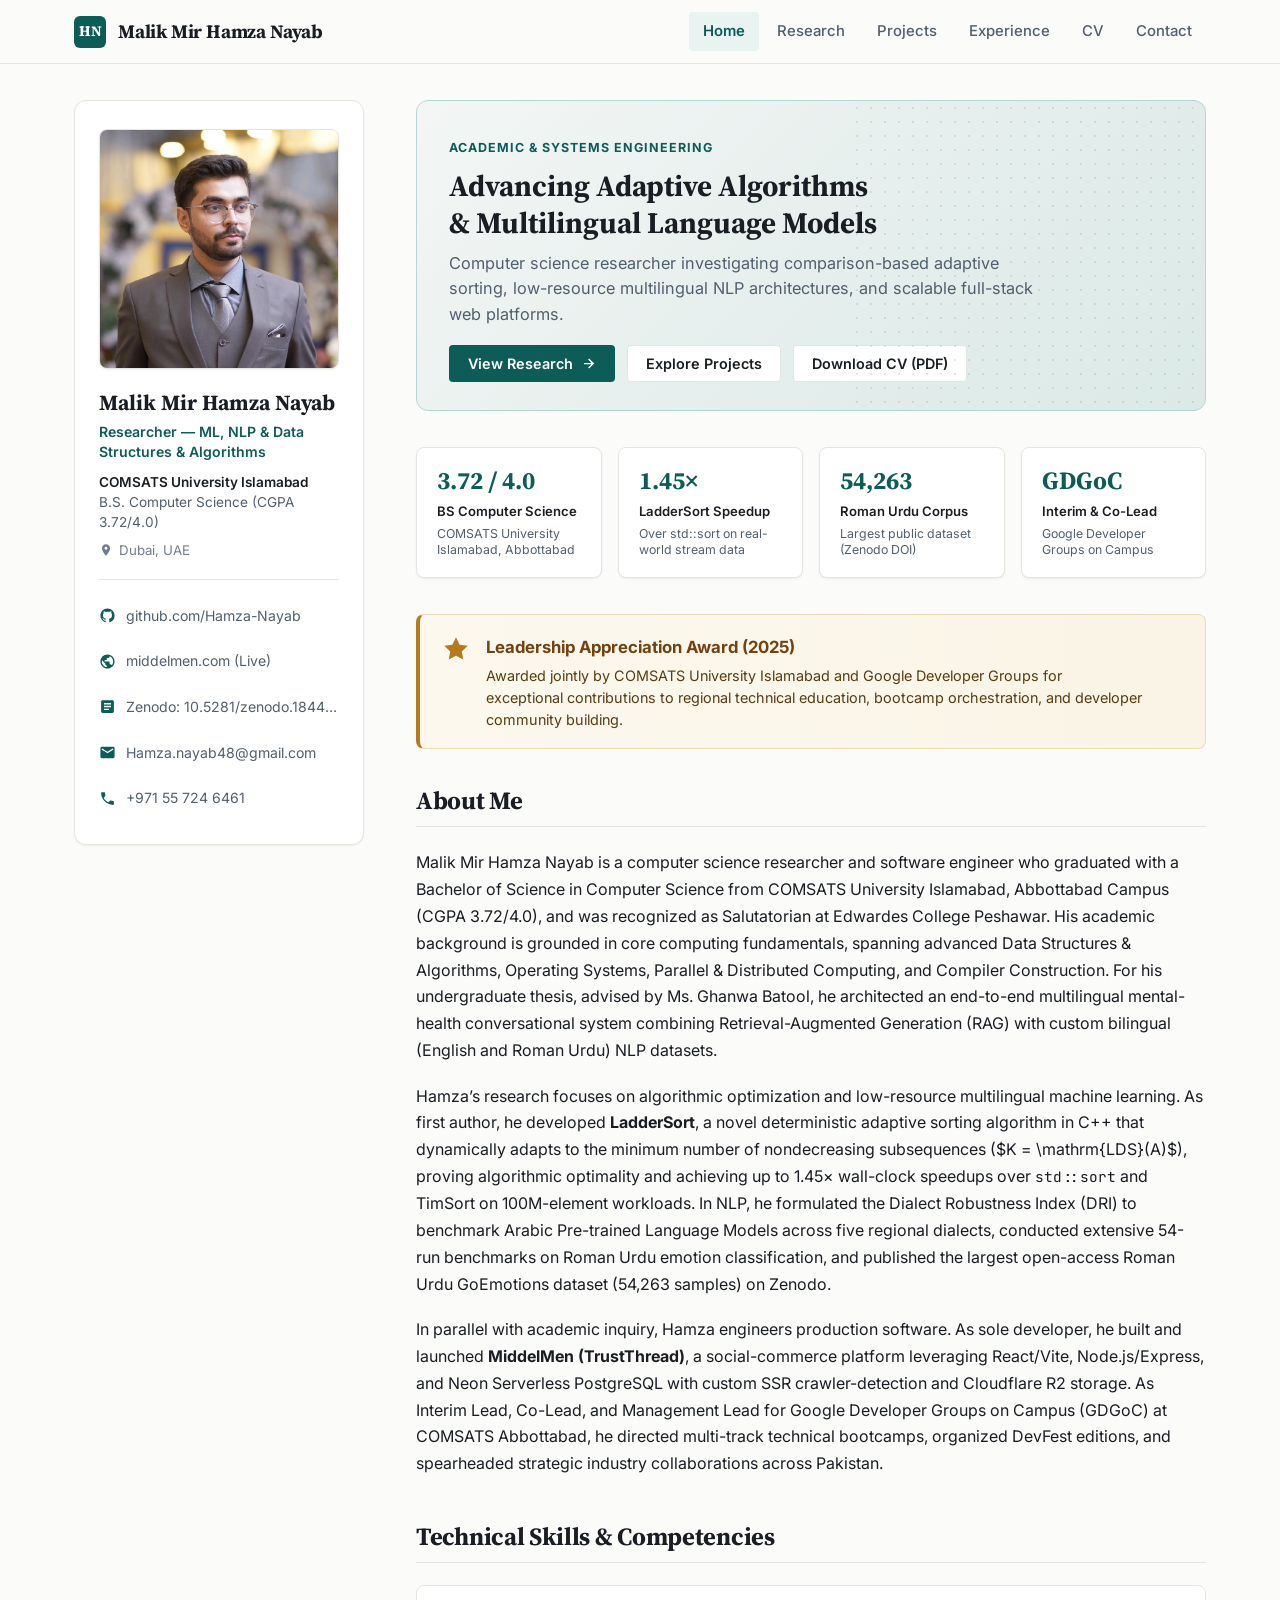
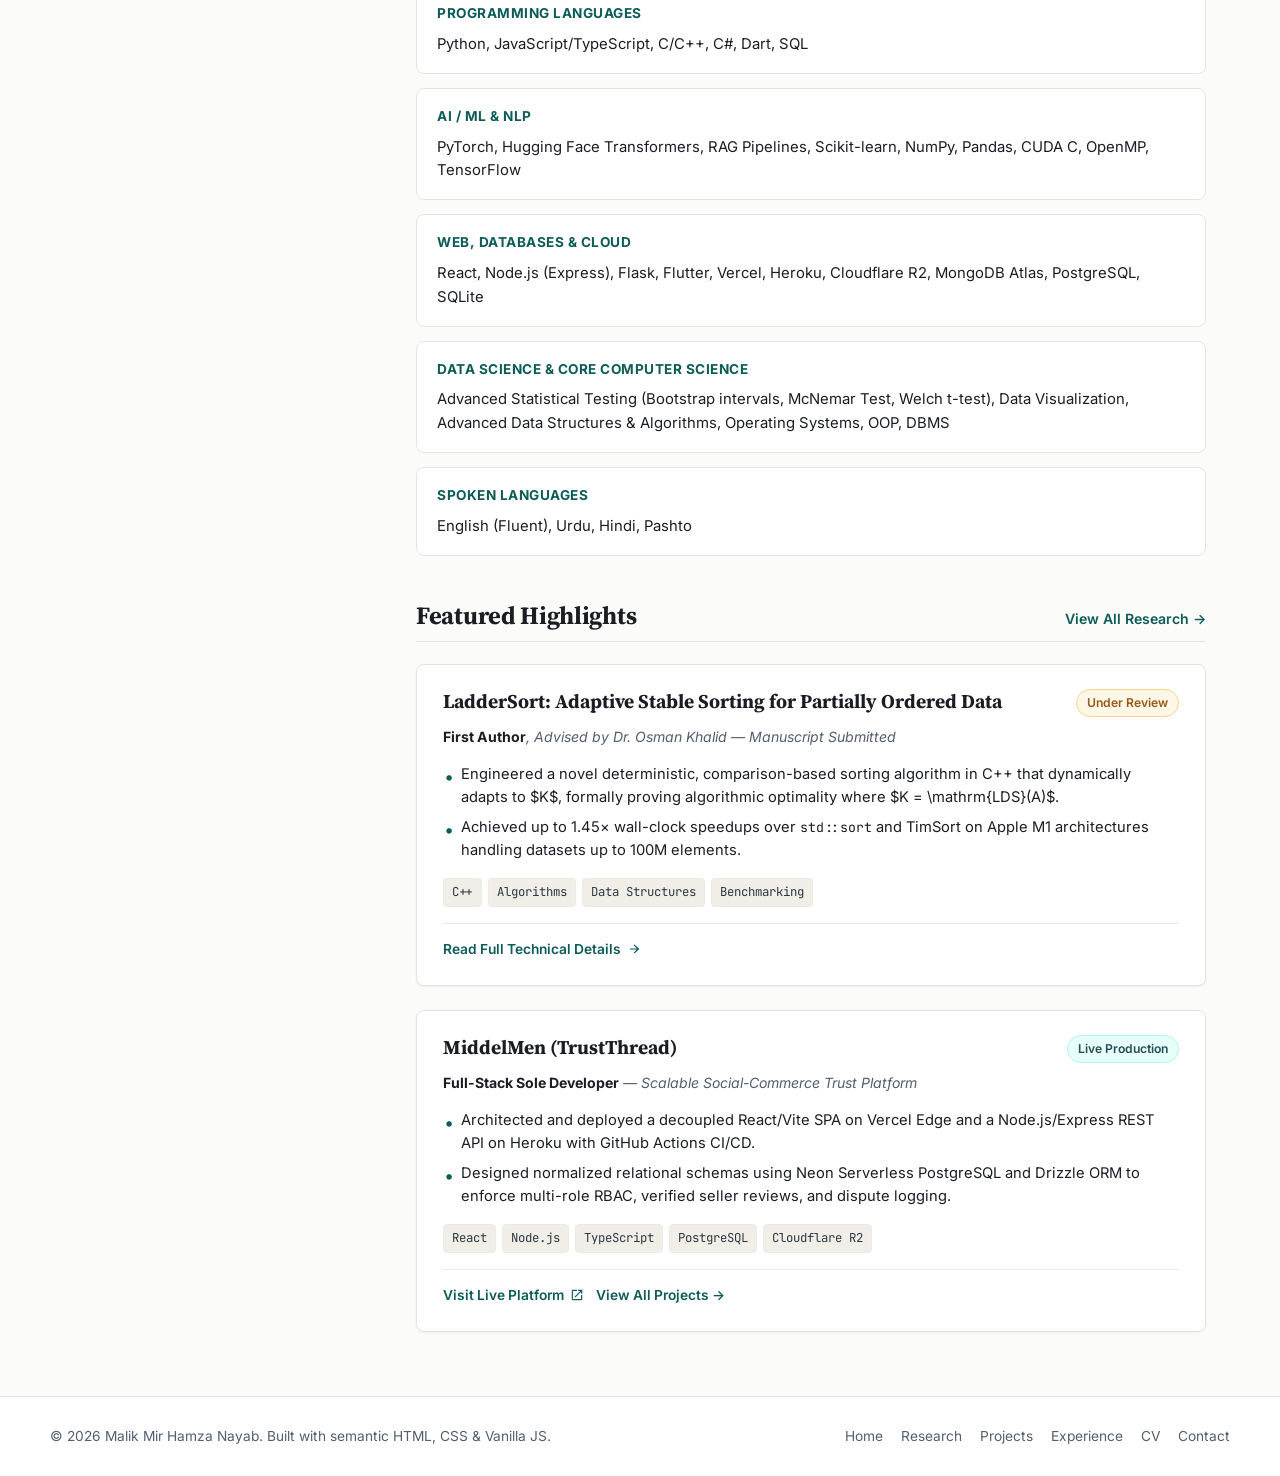
==== index.html @ 6746a95c "feat: build academic & engineering portfolio website" ====
<!DOCTYPE html>
<html lang="en">
<head>
  <meta charset="UTF-8">
  <meta name="viewport" content="width=device-width, initial-scale=1.0">
  <meta http-equiv="X-UA-Compatible" content="IE=edge">
  <title>Malik Mir Hamza Nayab — Academic & Engineering Portfolio</title>
  <meta name="description" content="Personal academic and engineering portfolio of Malik Mir Hamza Nayab. CS Researcher in Machine Learning, Low-Resource NLP, Adaptive Sorting Algorithms, and Full-Stack Engineering.">
  <link rel="canonical" href="https://hamza-nayab.github.io/Hamzanayab/">

  <!-- Open Graph / Social Meta -->
  <meta property="og:type" content="website">
  <meta property="og:title" content="Malik Mir Hamza Nayab — Academic & Engineering Portfolio">
  <meta property="og:description" content="CS Researcher in Machine Learning, Low-Resource NLP, Adaptive Sorting Algorithms, and Full-Stack Systems.">
  <meta property="og:image" content="assets/img/pfp.jpeg">
  <meta property="og:url" content="https://hamza-nayab.github.io/Hamzanayab/">
  <meta name="twitter:card" content="summary">
  <meta name="twitter:title" content="Malik Mir Hamza Nayab — Academic & Engineering Portfolio">
  <meta name="twitter:description" content="CS Researcher in Machine Learning, Low-Resource NLP, Adaptive Sorting Algorithms, and Full-Stack Systems.">
  <meta name="twitter:image" content="assets/img/pfp.jpeg">

  <!-- Favicon & Touch Icons -->
  <link rel="icon" href="favicon.ico" sizes="32x32">
  <link rel="icon" href="favicon.svg" type="image/svg+xml">
  <link rel="apple-touch-icon" href="apple-touch-icon.png">
  <link rel="manifest" href="site.webmanifest">

  <!-- Typography: Google Fonts (Source Serif 4, Inter, JetBrains Mono) -->
  <link rel="preconnect" href="https://fonts.googleapis.com">
  <link rel="preconnect" href="https://fonts.gstatic.com" crossorigin>
  <link href="https://fonts.googleapis.com/css2?family=Inter:wght@400;500;600;700&family=JetBrains+Mono:wght@400;500&family=Source+Serif+4:ital,opsz,wght@0,8..60,400;0,8..60,600;0,8..60,700;1,8..60,400&display=swap" rel="stylesheet">

  <!-- Main Stylesheet -->
  <link rel="stylesheet" href="assets/css/style.css">
</head>
<body>
  <!-- Accessible Skip Link -->
  <a href="#main-content" class="skip-link">Skip to main content</a>

  <!-- Top Navigation Header -->
  <header class="site-header">
    <div class="header-container">
      <a href="index.html" class="site-brand" aria-label="Malik Mir Hamza Nayab Home">
        <span class="site-brand-monogram">HN</span>
        <span class="site-brand-name">Malik Mir Hamza Nayab</span>
      </a>

      <!-- Desktop Nav -->
      <nav class="nav-desktop" aria-label="Main Navigation">
        <a href="index.html" class="nav-link active">Home</a>
        <a href="research.html" class="nav-link">Research</a>
        <a href="projects.html" class="nav-link">Projects</a>
        <a href="experience.html" class="nav-link">Experience</a>
        <a href="cv.html" class="nav-link">CV</a>
        <a href="contact.html" class="nav-link">Contact</a>
      </nav>

      <!-- Mobile Menu Toggle Button -->
      <button class="mobile-menu-btn" id="mobileMenuBtn" aria-label="Toggle navigation menu" aria-expanded="false" aria-controls="mobileNavDrawer">
        <svg viewBox="0 0 24 24" aria-hidden="true"><path d="M3 6h18v2H3V6zm0 5h18v2H3v-2zm0 5h18v2H3v-2z"/></svg>
      </button>
    </div>
  </header>

  <!-- Mobile Nav Drawer -->
  <nav class="mobile-nav-drawer" id="mobileNavDrawer" aria-label="Mobile Navigation">
    <a href="index.html" class="nav-link active">Home</a>
    <a href="research.html" class="nav-link">Research</a>
    <a href="projects.html" class="nav-link">Projects</a>
    <a href="experience.html" class="nav-link">Experience</a>
    <a href="cv.html" class="nav-link">CV</a>
    <a href="contact.html" class="nav-link">Contact</a>
  </nav>

  <!-- Main Page Container with Sticky Profile Sidebar -->
  <div class="page-wrapper">
    <div class="layout-grid">

      <!-- Sticky Profile Sidebar (Left) -->
      <aside class="profile-sidebar" aria-label="Profile Details">
        <div class="sidebar-avatar-wrapper">
          <img src="assets/img/pfp.jpeg" alt="Malik Mir Hamza Nayab" class="sidebar-avatar" width="240" height="240" fetchpriority="high">
        </div>

        <div class="sidebar-details">
          <h1 class="sidebar-name">Malik Mir Hamza Nayab</h1>
          <div class="sidebar-tagline">Researcher — ML, NLP &amp; Data Structures &amp; Algorithms</div>
          
          <div class="sidebar-affiliation">
            <strong>COMSATS University Islamabad</strong><br>
            B.S. Computer Science (CGPA 3.72/4.0)
          </div>

          <div class="sidebar-location">
            <svg width="14" height="14" viewBox="0 0 24 24" fill="currentColor" aria-hidden="true"><path d="M12 2C8.13 2 5 5.13 5 9c0 5.25 7 13 7 13s7-7.75 7-13c0-3.87-3.13-7-7-7zm0 9.5c-1.38 0-2.5-1.12-2.5-2.5s1.12-2.5 2.5-2.5 2.5 1.12 2.5 2.5-1.12 2.5-2.5 2.5z"/></svg>
            <span>Dubai, UAE</span>
          </div>
        </div>

        <hr class="sidebar-divider">

        <!-- Social & Contact Links List -->
        <ul class="sidebar-links" aria-label="Social and professional links">
          <li class="sidebar-link-item">
            <a href="https://github.com/Hamza-Nayab" target="_blank" rel="noopener noreferrer">
              <span class="sidebar-link-icon" aria-hidden="true">
                <svg viewBox="0 0 24 24"><path d="M12 2C6.477 2 2 6.484 2 12.017c0 4.425 2.865 8.18 6.839 9.504.5.092.682-.217.682-.483 0-.237-.008-.868-.013-1.703-2.782.605-3.369-1.343-3.369-1.343-.454-1.158-1.11-1.466-1.11-1.466-.908-.62.069-.608.069-.608 1.003.07 1.53 1.032 1.53 1.032.892 1.53 2.341 1.088 2.91.832.092-.647.35-1.088.636-1.338-2.22-.253-4.555-1.113-4.555-4.951 0-1.093.39-1.988 1.029-2.688-.103-.253-.446-1.272.098-2.65 0 0 .84-.27 2.75 1.026A9.564 9.564 0 0112 6.844c.85.004 1.705.115 2.504.337 1.909-1.296 2.747-1.027 2.747-1.027.546 1.379.202 2.398.1 2.651.64.7 1.028 1.595 1.028 2.688 0 3.848-2.339 4.695-4.566 4.943.359.309.678.92.678 1.855 0 1.338-.012 2.419-.012 2.747 0 .268.18.58.688.482A10.019 10.019 0 0022 12.017C22 6.484 17.522 2 12 2z"/></svg>
              </span>
              <span class="sidebar-link-text">github.com/Hamza-Nayab</span>
            </a>
          </li>
          <li class="sidebar-link-item">
            <a href="https://www.middelmen.com" target="_blank" rel="noopener noreferrer">
              <span class="sidebar-link-icon" aria-hidden="true">
                <svg viewBox="0 0 24 24"><path d="M12 2C6.48 2 2 6.48 2 12s4.48 10 10 10 10-4.48 10-10S17.52 2 12 2zm-1 17.93c-3.95-.49-7-3.85-7-7.93 0-.62.08-1.21.21-1.79L9 15v1c0 1.1.9 2 2 2v1.93zm6.9-2.54c-.26-.81-1-1.39-1.9-1.39h-1v-3c0-.55-.45-1-1-1H8v-2h2c.55 0 1-.45 1-1V7h2c1.1 0 2-.9 2-2v-.41c2.93 1.19 5 4.06 5 7.41 0 2.08-.8 3.97-2.1 5.39z"/></svg>
              </span>
              <span class="sidebar-link-text">middelmen.com (Live)</span>
            </a>
          </li>
          <li class="sidebar-link-item">
            <a href="https://doi.org/10.5281/zenodo.18445910" target="_blank" rel="noopener noreferrer">
              <span class="sidebar-link-icon" aria-hidden="true">
                <svg viewBox="0 0 24 24"><path d="M19 3H5c-1.1 0-2 .9-2 2v14c0 1.1.9 2 2 2h14c1.1 0 2-.9 2-2V5c0-1.1-.9-2-2-2zm-5 14H7v-2h7v2zm3-4H7v-2h10v2zm0-4H7V7h10v2z"/></svg>
              </span>
              <span class="sidebar-link-text">Zenodo: 10.5281/zenodo.18445910</span>
            </a>
          </li>
          <li class="sidebar-link-item">
            <a href="mailto:Hamza.nayab48@gmail.com">
              <span class="sidebar-link-icon" aria-hidden="true">
                <svg viewBox="0 0 24 24"><path d="M20 4H4c-1.1 0-1.99.9-1.99 2L2 18c0 1.1.9 2 2 2h16c1.1 0 2-.9 2-2V6c0-1.1-.9-2-2-2zm0 4l-8 5-8-5V6l8 5 8-5v2z"/></svg>
              </span>
              <span class="sidebar-link-text">Hamza.nayab48@gmail.com</span>
            </a>
          </li>
          <li class="sidebar-link-item">
            <a href="tel:+971557246461">
              <span class="sidebar-link-icon" aria-hidden="true">
                <svg viewBox="0 0 24 24"><path d="M6.62 10.79c1.44 2.83 3.76 5.14 6.59 6.59l2.2-2.2c.27-.27.67-.36 1.02-.24 1.12.37 2.33.57 3.57.57.55 0 1 .45 1 1V20c0 .55-.45 1-1 1-9.39 0-17-7.61-17-17 0-.55.45-1 1-1h3.5c.55 0 1 .45 1 1 0 1.25.2 2.45.57 3.57.11.35.03.74-.25 1.02l-2.2 2.2z"/></svg>
              </span>
              <span class="sidebar-link-text">+971 55 724 6461</span>
            </a>
          </li>
        </ul>
      </aside>

      <!-- Main Content Area (Right) -->
      <main class="main-content" id="main-content">
        
        <!-- Academic Decorative Banner -->
        <section class="academic-banner reveal-on-scroll" aria-label="Introduction Banner">
          <div class="banner-pattern" aria-hidden="true"></div>
          <span class="banner-eyebrow">Academic &amp; Systems Engineering</span>
          <h2 class="banner-title">Advancing Adaptive Algorithms &amp; Multilingual Language Models</h2>
          <p class="banner-subtitle">
            Computer science researcher investigating comparison-based adaptive sorting, low-resource multilingual NLP architectures, and scalable full-stack web platforms.
          </p>
          <div class="banner-actions">
            <a href="research.html" class="btn btn-primary">
              <span>View Research</span>
              <svg viewBox="0 0 24 24" aria-hidden="true"><path d="M5 13h11.86l-5.43 5.43 1.42 1.42L21.14 12l-8.29-7.85-1.42 1.42L16.86 11H5v2z"/></svg>
            </a>
            <a href="projects.html" class="btn btn-secondary">Explore Projects</a>
            <a href="cv.html" class="btn btn-secondary">Download CV (PDF)</a>
          </div>
        </section>

        <!-- Highlights / At a Glance Strip -->
        <section class="highlights-grid reveal-on-scroll" aria-label="Key Highlights">
          <div class="highlight-box">
            <span class="highlight-metric">3.72 / 4.0</span>
            <span class="highlight-label">BS Computer Science</span>
            <span class="highlight-sub">COMSATS University Islamabad, Abbottabad</span>
          </div>

          <div class="highlight-box">
            <span class="highlight-metric">1.45×</span>
            <span class="highlight-label">LadderSort Speedup</span>
            <span class="highlight-sub">Over std::sort on real-world stream data</span>
          </div>

          <div class="highlight-box">
            <span class="highlight-metric">54,263</span>
            <span class="highlight-label">Roman Urdu Corpus</span>
            <span class="highlight-sub">Largest public dataset (Zenodo DOI)</span>
          </div>

          <div class="highlight-box">
            <span class="highlight-metric">GDGoC</span>
            <span class="highlight-label">Interim &amp; Co-Lead</span>
            <span class="highlight-sub">Google Developer Groups on Campus</span>
          </div>
        </section>

        <!-- Honor Callout Banner -->
        <div class="honor-banner reveal-on-scroll" role="note" aria-label="Leadership Recognition">
          <div class="honor-icon" aria-hidden="true">
            <svg viewBox="0 0 24 24"><path d="M12 2l3.09 6.26L22 9.27l-5 4.87 1.18 6.88L12 17.77l-6.18 3.25L7 14.14 2 9.27l6.91-1.01L12 2z"/></svg>
          </div>
          <div>
            <div class="honor-title">Leadership Appreciation Award (2025)</div>
            <p class="honor-text">
              Awarded jointly by COMSATS University Islamabad and Google Developer Groups for exceptional contributions to regional technical education, bootcamp orchestration, and developer community building.
            </p>
          </div>
        </div>

        <!-- About Me Section -->
        <section class="content-section reveal-on-scroll" aria-labelledby="about-heading">
          <div class="section-header">
            <h2 class="section-title" id="about-heading">About Me</h2>
          </div>

          <div class="about-text">
            <p>
              Malik Mir Hamza Nayab is a computer science researcher and software engineer who graduated with a Bachelor of Science in Computer Science from COMSATS University Islamabad, Abbottabad Campus (CGPA 3.72/4.0), and was recognized as Salutatorian at Edwardes College Peshawar. His academic background is grounded in core computing fundamentals, spanning advanced Data Structures &amp; Algorithms, Operating Systems, Parallel &amp; Distributed Computing, and Compiler Construction. For his undergraduate thesis, advised by Ms. Ghanwa Batool, he architected an end-to-end multilingual mental-health conversational system combining Retrieval-Augmented Generation (RAG) with custom bilingual (English and Roman Urdu) NLP datasets.
            </p>
            <p>
              Hamza’s research focuses on algorithmic optimization and low-resource multilingual machine learning. As first author, he developed <strong>LadderSort</strong>, a novel deterministic adaptive sorting algorithm in C++ that dynamically adapts to the minimum number of nondecreasing subsequences ($K = \mathrm{LDS}(A)$), proving algorithmic optimality and achieving up to 1.45× wall-clock speedups over <code>std::sort</code> and TimSort on 100M-element workloads. In NLP, he formulated the Dialect Robustness Index (DRI) to benchmark Arabic Pre-trained Language Models across five regional dialects, conducted extensive 54-run benchmarks on Roman Urdu emotion classification, and published the largest open-access Roman Urdu GoEmotions dataset (54,263 samples) on Zenodo.
            </p>
            <p>
              In parallel with academic inquiry, Hamza engineers production software. As sole developer, he built and launched <strong>MiddelMen (TrustThread)</strong>, a social-commerce platform leveraging React/Vite, Node.js/Express, and Neon Serverless PostgreSQL with custom SSR crawler-detection and Cloudflare R2 storage. As Interim Lead, Co-Lead, and Management Lead for Google Developer Groups on Campus (GDGoC) at COMSATS Abbottabad, he directed multi-track technical bootcamps, organized DevFest editions, and spearheaded strategic industry collaborations across Pakistan.
            </p>
          </div>
        </section>

        <!-- Technical Skills Section -->
        <section class="content-section reveal-on-scroll" aria-labelledby="skills-heading">
          <div class="section-header">
            <h2 class="section-title" id="skills-heading">Technical Skills &amp; Competencies</h2>
          </div>

          <div class="skills-grid">
            <div class="skill-category">
              <div class="skill-category-name">Programming Languages</div>
              <div class="skill-list">Python, JavaScript/TypeScript, C/C++, C#, Dart, SQL</div>
            </div>

            <div class="skill-category">
              <div class="skill-category-name">AI / ML &amp; NLP</div>
              <div class="skill-list">PyTorch, Hugging Face Transformers, RAG Pipelines, Scikit-learn, NumPy, Pandas, CUDA C, OpenMP, TensorFlow</div>
            </div>

            <div class="skill-category">
              <div class="skill-category-name">Web, Databases &amp; Cloud</div>
              <div class="skill-list">React, Node.js (Express), Flask, Flutter, Vercel, Heroku, Cloudflare R2, MongoDB Atlas, PostgreSQL, SQLite</div>
            </div>

            <div class="skill-category">
              <div class="skill-category-name">Data Science &amp; Core Computer Science</div>
              <div class="skill-list">Advanced Statistical Testing (Bootstrap intervals, McNemar Test, Welch t-test), Data Visualization, Advanced Data Structures &amp; Algorithms, Operating Systems, OOP, DBMS</div>
            </div>

            <div class="skill-category">
              <div class="skill-category-name">Spoken Languages</div>
              <div class="skill-list">English (Fluent), Urdu, Hindi, Pashto</div>
            </div>
          </div>
        </section>

        <!-- Featured Highlights Grid (Research & Engineering Previews) -->
        <section class="content-section reveal-on-scroll" aria-labelledby="featured-heading">
          <div class="section-header">
            <h2 class="section-title" id="featured-heading">Featured Highlights</h2>
            <a href="research.html" class="section-action-link">View All Research →</a>
          </div>

          <div class="cards-list">
            <!-- Research Feature Card -->
            <article class="academic-card">
              <div class="card-header-line">
                <h3 class="card-title">LadderSort: Adaptive Stable Sorting for Partially Ordered Data</h3>
                <span class="card-status-badge review">Under Review</span>
              </div>
              <div class="card-meta-line">
                <strong>First Author</strong>, Advised by Dr. Osman Khalid — Manuscript Submitted
              </div>
              <ul class="card-bullets">
                <li>Engineered a novel deterministic, comparison-based sorting algorithm in C++ that dynamically adapts to $K$, formally proving algorithmic optimality where $K = \mathrm{LDS}(A)$.</li>
                <li>Achieved up to 1.45× wall-clock speedups over <code>std::sort</code> and TimSort on Apple M1 architectures handling datasets up to 100M elements.</li>
              </ul>
              <div class="card-tags">
                <span class="tag">C++</span>
                <span class="tag">Algorithms</span>
                <span class="tag">Data Structures</span>
                <span class="tag">Benchmarking</span>
              </div>
              <div class="card-actions">
                <a href="research.html#laddersort" class="card-link-action">
                  <span>Read Full Technical Details</span>
                  <svg viewBox="0 0 24 24" aria-hidden="true"><path d="M5 13h11.86l-5.43 5.43 1.42 1.42L21.14 12l-8.29-7.85-1.42 1.42L16.86 11H5v2z"/></svg>
                </a>
              </div>
            </article>

            <!-- Engineering Feature Card -->
            <article class="academic-card">
              <div class="card-header-line">
                <h3 class="card-title">
                  <a href="https://www.middelmen.com" target="_blank" rel="noopener noreferrer">MiddelMen (TrustThread)</a>
                </h3>
                <span class="card-status-badge live">Live Production</span>
              </div>
              <div class="card-meta-line">
                <strong>Full-Stack Sole Developer</strong> — Scalable Social-Commerce Trust Platform
              </div>
              <ul class="card-bullets">
                <li>Architected and deployed a decoupled React/Vite SPA on Vercel Edge and a Node.js/Express REST API on Heroku with GitHub Actions CI/CD.</li>
                <li>Designed normalized relational schemas using Neon Serverless PostgreSQL and Drizzle ORM to enforce multi-role RBAC, verified seller reviews, and dispute logging.</li>
              </ul>
              <div class="card-tags">
                <span class="tag">React</span>
                <span class="tag">Node.js</span>
                <span class="tag">TypeScript</span>
                <span class="tag">PostgreSQL</span>
                <span class="tag">Cloudflare R2</span>
              </div>
              <div class="card-actions">
                <a href="https://www.middelmen.com" target="_blank" rel="noopener noreferrer" class="card-link-action">
                  <span>Visit Live Platform</span>
                  <svg viewBox="0 0 24 24" aria-hidden="true"><path d="M19 19H5V5h7V3H5c-1.11 0-2 .9-2 2v14c0 1.1.89 2 2 2h14c1.1 0 2-.9 2-2v-7h-2v7zM14 3v2h3.59l-9.83 9.83 1.41 1.41L19 6.41V10h2V3h-7z"/></svg>
                </a>
                <a href="projects.html" class="card-link-action">
                  <span>View All Projects →</span>
                </a>
              </div>
            </article>
          </div>
        </section>

      </main>
    </div>
  </div>

  <!-- Minimal Footer -->
  <footer class="site-footer">
    <div class="footer-container">
      <div class="footer-copy">
        &copy; 2026 Malik Mir Hamza Nayab. Built with semantic HTML, CSS &amp; Vanilla JS.
      </div>
      <ul class="footer-links">
        <li><a href="index.html">Home</a></li>
        <li><a href="research.html">Research</a></li>
        <li><a href="projects.html">Projects</a></li>
        <li><a href="experience.html">Experience</a></li>
        <li><a href="cv.html">CV</a></li>
        <li><a href="contact.html">Contact</a></li>
      </ul>
    </div>
  </footer>

  <!-- Main JS -->
  <script src="assets/js/main.js"></script>
</body>
</html>
---- assets/css/style.css ----
/* ==========================================================================
   Malik Mir Hamza Nayab — Academic & Engineering Portfolio
   Design System & Main Stylesheet
   Zero-build, Vanilla CSS with custom properties & responsive grid
   ========================================================================== */

/* --------------------------------------------------------------------------
   Design Tokens & CSS Custom Properties
   -------------------------------------------------------------------------- */
:root {
  /* Typography */
  --font-serif: 'Source Serif 4', Georgia, Cambria, 'Times New Roman', Times, serif;
  --font-sans: 'Inter', -apple-system, BlinkMacSystemFont, 'Segoe UI', Roboto, Helvetica, Arial, sans-serif;
  --font-mono: 'JetBrains Mono', ui-monospace, SFMono-Regular, Menlo, Monaco, Consolas, monospace;

  /* Color Palette — Scholarly Parchment & Deep Teal */
  --color-bg: #fbfbf9;
  --color-surface: #ffffff;
  --color-surface-subtle: #f5f4ef;
  --color-surface-hover: #f0eee7;

  --color-text: #1a1e24;
  --color-text-muted: #525f6e;
  --color-text-light: #727e8d;

  --color-accent: #0d5c58;
  --color-accent-hover: #083e3c;
  --color-accent-light: #e8f3f2;
  --color-accent-border: #b3d7d4;

  --color-border: #e6e4df;
  --color-border-subtle: #eceae5;
  --color-border-dark: #cbd0d6;

  --color-tag-bg: #f0eee7;
  --color-tag-text: #2c3844;

  /* Shadows */
  --shadow-sm: 0 1px 3px rgba(18, 22, 28, 0.04), 0 1px 2px rgba(18, 22, 28, 0.03);
  --shadow-md: 0 4px 14px rgba(18, 22, 28, 0.05), 0 1px 3px rgba(18, 22, 28, 0.03);
  --shadow-card-hover: 0 8px 24px rgba(18, 22, 28, 0.08), 0 2px 6px rgba(18, 22, 28, 0.04);

  /* Layout Spacing */
  --header-height: 64px;
  --sidebar-width: 290px;
  --content-max-width: 820px;
  --page-max-width: 1180px;

  /* Radii */
  --radius-sm: 4px;
  --radius-md: 8px;
  --radius-lg: 12px;
  --radius-full: 9999px;

  /* Transitions */
  --transition-fast: 0.16s ease;
  --transition-smooth: 0.28s cubic-bezier(0.16, 1, 0.3, 1);
}

/* --------------------------------------------------------------------------
   Reset & Base Styles
   -------------------------------------------------------------------------- */
*, *::before, *::after {
  box-sizing: border-box;
  margin: 0;
  padding: 0;
}

html {
  font-size: 16px;
  scroll-behavior: smooth;
  -webkit-text-size-adjust: 100%;
}

body {
  font-family: var(--font-sans);
  background-color: var(--color-bg);
  color: var(--color-text);
  line-height: 1.68;
  font-weight: 400;
  text-rendering: optimizeLegibility;
  -webkit-font-smoothing: antialiased;
  -moz-osx-font-smoothing: grayscale;
  min-height: 100vh;
  display: flex;
  flex-direction: column;
}

/* Accessible Skip Link */
.skip-link {
  position: absolute;
  top: -60px;
  left: 20px;
  background: var(--color-accent);
  color: #ffffff;
  padding: 8px 16px;
  border-radius: var(--radius-sm);
  font-weight: 600;
  z-index: 1000;
  transition: top var(--transition-fast);
  text-decoration: none;
}

.skip-link:focus {
  top: 16px;
  outline: 3px solid #000000;
}

/* Focus States */
:focus-visible {
  outline: 2px solid var(--color-accent);
  outline-offset: 3px;
}

/* Typography Helpers */
h1, h2, h3, h4, h5, h6 {
  font-family: var(--font-serif);
  color: var(--color-text);
  font-weight: 700;
  line-height: 1.25;
  text-wrap: balance;
}

p {
  margin-bottom: 1.15rem;
  color: var(--color-text);
  text-wrap: pretty;
}

p:last-child {
  margin-bottom: 0;
}

a {
  color: var(--color-accent);
  text-decoration: none;
  transition: color var(--transition-fast), border-color var(--transition-fast);
}

a:hover {
  color: var(--color-accent-hover);
}

a.inline-link {
  text-decoration: underline;
  text-underline-offset: 3px;
  text-decoration-color: var(--color-accent-border);
}

a.inline-link:hover {
  text-decoration-color: var(--color-accent);
}

img {
  max-width: 100%;
  height: auto;
  display: block;
}

code, kbd, pre {
  font-family: var(--font-mono);
  font-size: 0.9em;
}

/* --------------------------------------------------------------------------
   Site Header & Navigation
   -------------------------------------------------------------------------- */
.site-header {
  position: sticky;
  top: 0;
  z-index: 100;
  background-color: rgba(251, 251, 249, 0.94);
  backdrop-filter: blur(10px);
  -webkit-backdrop-filter: blur(10px);
  border-bottom: 1px solid var(--color-border);
  height: var(--header-height);
  transition: background-color var(--transition-fast);
}

.header-container {
  max-width: var(--page-max-width);
  margin: 0 auto;
  padding: 0 24px;
  height: 100%;
  display: flex;
  align-items: center;
  justify-content: space-between;
}

.site-brand {
  display: flex;
  align-items: center;
  gap: 12px;
  text-decoration: none;
  color: var(--color-text);
}

.site-brand-monogram {
  width: 32px;
  height: 32px;
  background-color: var(--color-accent);
  color: #ffffff;
  border-radius: 6px;
  display: flex;
  align-items: center;
  justify-content: center;
  font-family: var(--font-serif);
  font-weight: 700;
  font-size: 0.9rem;
  letter-spacing: -0.5px;
}

.site-brand-name {
  font-family: var(--font-serif);
  font-size: 1.18rem;
  font-weight: 700;
  letter-spacing: -0.2px;
}

.nav-desktop {
  display: flex;
  align-items: center;
  gap: 4px;
}

.nav-link {
  font-size: 0.93rem;
  font-weight: 500;
  color: var(--color-text-muted);
  padding: 7px 14px;
  border-radius: var(--radius-sm);
  transition: color var(--transition-fast), background-color var(--transition-fast);
}

.nav-link:hover {
  color: var(--color-text);
  background-color: var(--color-surface-hover);
}

.nav-link.active {
  color: var(--color-accent);
  font-weight: 600;
  background-color: var(--color-accent-light);
}

/* Mobile Menu Button */
.mobile-menu-btn {
  display: none;
  background: none;
  border: 1px solid var(--color-border);
  border-radius: var(--radius-sm);
  padding: 8px;
  color: var(--color-text);
  cursor: pointer;
  align-items: center;
  justify-content: center;
}

.mobile-menu-btn:hover {
  background-color: var(--color-surface-hover);
}

.mobile-menu-btn svg {
  width: 22px;
  height: 22px;
  fill: currentColor;
}

/* Mobile Nav Drawer */
.mobile-nav-drawer {
  display: none;
  position: fixed;
  top: var(--header-height);
  left: 0;
  right: 0;
  background-color: var(--color-bg);
  border-bottom: 1px solid var(--color-border);
  padding: 16px 24px;
  box-shadow: var(--shadow-md);
  z-index: 99;
  flex-direction: column;
  gap: 6px;
}

.mobile-nav-drawer.is-open {
  display: flex;
}

.mobile-nav-drawer .nav-link {
  padding: 10px 14px;
  font-size: 1rem;
}

/* --------------------------------------------------------------------------
   Layout Grid & Container
   -------------------------------------------------------------------------- */
.page-wrapper {
  flex: 1;
  max-width: var(--page-max-width);
  width: 100%;
  margin: 0 auto;
  padding: 36px 24px 64px 24px;
}

.layout-grid {
  display: grid;
  grid-template-columns: var(--sidebar-width) minmax(0, 1fr);
  gap: 52px;
  align-items: start;
}

/* --------------------------------------------------------------------------
   Profile Sidebar (Sticky on Desktop)
   -------------------------------------------------------------------------- */
.profile-sidebar {
  position: sticky;
  top: calc(var(--header-height) + 24px);
  background-color: var(--color-surface);
  border: 1px solid var(--color-border);
  border-radius: var(--radius-lg);
  padding: 28px 24px;
  box-shadow: var(--shadow-sm);
}

.sidebar-avatar-wrapper {
  margin-bottom: 20px;
}

.sidebar-avatar {
  width: 100%;
  aspect-ratio: 1 / 1;
  border-radius: var(--radius-md);
  object-fit: cover;
  border: 1px solid var(--color-border);
  box-shadow: var(--shadow-sm);
}

.sidebar-name {
  font-size: 1.35rem;
  line-height: 1.25;
  margin-bottom: 6px;
  color: var(--color-text);
}

.sidebar-tagline {
  font-size: 0.88rem;
  color: var(--color-accent);
  font-weight: 600;
  line-height: 1.4;
  margin-bottom: 12px;
}

.sidebar-affiliation {
  font-size: 0.85rem;
  color: var(--color-text-muted);
  line-height: 1.45;
  margin-bottom: 4px;
}

.sidebar-affiliation strong {
  color: var(--color-text);
  font-weight: 600;
}

.sidebar-location {
  font-size: 0.83rem;
  color: var(--color-text-light);
  display: flex;
  align-items: center;
  gap: 6px;
  margin-top: 6px;
  margin-bottom: 18px;
}

.sidebar-divider {
  border: none;
  height: 1px;
  background-color: var(--color-border);
  margin: 18px 0;
}

/* Vertical Social Links */
.sidebar-links {
  list-style: none;
  display: flex;
  flex-direction: column;
  gap: 10px;
}

.sidebar-link-item a {
  display: flex;
  align-items: center;
  gap: 10px;
  font-size: 0.88rem;
  color: var(--color-text-muted);
  padding: 6px 8px;
  margin: 0 -8px;
  border-radius: var(--radius-sm);
  transition: all var(--transition-fast);
}

.sidebar-link-item a:hover {
  color: var(--color-accent);
  background-color: var(--color-surface-subtle);
}

.sidebar-link-icon {
  width: 17px;
  height: 17px;
  flex-shrink: 0;
  display: flex;
  align-items: center;
  justify-content: center;
  color: var(--color-accent);
}

.sidebar-link-icon svg {
  width: 100%;
  height: 100%;
  fill: currentColor;
}

.sidebar-link-text {
  overflow: hidden;
  text-overflow: ellipsis;
  white-space: nowrap;
}

/* --------------------------------------------------------------------------
   Main Content Area
   -------------------------------------------------------------------------- */
.main-content {
  min-width: 0; /* Prevent flex/grid blowout */
  max-width: var(--content-max-width);
}

/* Academic Banner (Home Page) */
.academic-banner {
  position: relative;
  background: linear-gradient(135deg, #f3f6f5 0%, #e6efed 50%, #dbe9e7 100%);
  border: 1px solid var(--color-accent-border);
  border-radius: var(--radius-lg);
  padding: 32px 32px 28px 32px;
  margin-bottom: 36px;
  overflow: hidden;
}

.banner-pattern {
  position: absolute;
  top: 0;
  right: 0;
  bottom: 0;
  width: 45%;
  opacity: 0.12;
  background-image: radial-gradient(#0d5c58 1px, transparent 1px);
  background-size: 14px 14px;
  pointer-events: none;
}

.banner-eyebrow {
  display: inline-block;
  font-size: 0.78rem;
  font-weight: 700;
  text-transform: uppercase;
  letter-spacing: 1px;
  color: var(--color-accent);
  margin-bottom: 8px;
}

.banner-title {
  font-size: 1.85rem;
  line-height: 1.25;
  margin-bottom: 10px;
  color: var(--color-text);
}

.banner-subtitle {
  font-size: 1.02rem;
  color: var(--color-text-muted);
  line-height: 1.55;
  max-width: 620px;
  margin-bottom: 18px;
}

.banner-actions {
  display: flex;
  flex-wrap: wrap;
  gap: 12px;
}

/* Buttons */
.btn {
  display: inline-flex;
  align-items: center;
  justify-content: center;
  gap: 8px;
  padding: 9px 18px;
  font-size: 0.9rem;
  font-weight: 600;
  border-radius: var(--radius-sm);
  transition: all var(--transition-fast);
  cursor: pointer;
  border: 1px solid transparent;
  line-height: 1.2;
}

.btn-primary {
  background-color: var(--color-accent);
  color: #ffffff;
}

.btn-primary:hover {
  background-color: var(--color-accent-hover);
  color: #ffffff;
}

.btn-secondary {
  background-color: var(--color-surface);
  color: var(--color-text);
  border-color: var(--color-border);
}

.btn-secondary:hover {
  background-color: var(--color-surface-hover);
  color: var(--color-accent);
  border-color: var(--color-accent-border);
}

.btn-sm {
  padding: 6px 12px;
  font-size: 0.82rem;
}

.btn svg {
  width: 15px;
  height: 15px;
  fill: currentColor;
}

/* --------------------------------------------------------------------------
   Content Sections
   -------------------------------------------------------------------------- */
.content-section {
  margin-bottom: 44px;
}

.content-section:last-child {
  margin-bottom: 0;
}

.section-header {
  margin-bottom: 22px;
  padding-bottom: 10px;
  border-bottom: 1px solid var(--color-border);
  display: flex;
  align-items: baseline;
  justify-content: space-between;
  flex-wrap: wrap;
  gap: 12px;
}

.section-title {
  font-size: 1.55rem;
  color: var(--color-text);
  letter-spacing: -0.3px;
}

.section-subtitle {
  font-size: 0.9rem;
  color: var(--color-text-muted);
}

.section-action-link {
  font-size: 0.88rem;
  font-weight: 600;
}

/* Page Intro Block (for subpages) */
.page-intro {
  margin-bottom: 32px;
  padding-bottom: 20px;
  border-bottom: 1px solid var(--color-border);
}

.page-intro-title {
  font-size: 2.1rem;
  margin-bottom: 8px;
}

.page-intro-desc {
  font-size: 1.05rem;
  color: var(--color-text-muted);
  line-height: 1.6;
}

/* --------------------------------------------------------------------------
   Cards System (Academic / Research / Projects)
   -------------------------------------------------------------------------- */
.cards-list {
  display: flex;
  flex-direction: column;
  gap: 24px;
}

.academic-card {
  background-color: var(--color-surface);
  border: 1px solid var(--color-border);
  border-radius: var(--radius-md);
  padding: 24px 26px;
  box-shadow: var(--shadow-sm);
  transition: border-color var(--transition-fast), box-shadow var(--transition-fast), transform var(--transition-fast);
  position: relative;
}

.academic-card:hover {
  border-color: var(--color-accent-border);
  box-shadow: var(--shadow-card-hover);
  transform: translateY(-2px);
}

.card-header-line {
  display: flex;
  align-items: flex-start;
  justify-content: space-between;
  gap: 16px;
  margin-bottom: 8px;
  flex-wrap: wrap;
}

.card-title {
  font-size: 1.22rem;
  line-height: 1.35;
  color: var(--color-text);
}

.card-title a {
  color: var(--color-text);
  transition: color var(--transition-fast);
}

.card-title a:hover {
  color: var(--color-accent);
}

.card-status-badge {
  display: inline-flex;
  align-items: center;
  gap: 5px;
  font-size: 0.76rem;
  font-weight: 600;
  padding: 3px 10px;
  border-radius: var(--radius-full);
  background-color: var(--color-accent-light);
  color: var(--color-accent);
  border: 1px solid var(--color-accent-border);
  white-space: nowrap;
  flex-shrink: 0;
}

.card-status-badge.review {
  background-color: #fef6e7;
  color: #975a16;
  border-color: #fbd38d;
}

.card-status-badge.prep {
  background-color: #edf2f7;
  color: #4a5568;
  border-color: #cbd5e0;
}

.card-status-badge.live {
  background-color: #e6fffa;
  color: #234e52;
  border-color: #b2f5ea;
}

.card-meta-line {
  font-size: 0.88rem;
  color: var(--color-text-muted);
  margin-bottom: 14px;
  font-style: italic;
}

.card-meta-line strong {
  font-style: normal;
  color: var(--color-text);
}

.card-bullets {
  list-style: none;
  display: flex;
  flex-direction: column;
  gap: 8px;
  margin-bottom: 16px;
}

.card-bullets li {
  font-size: 0.92rem;
  color: var(--color-text);
  position: relative;
  padding-left: 18px;
  line-height: 1.55;
}

.card-bullets li::before {
  content: "•";
  position: absolute;
  left: 2px;
  top: 0;
  color: var(--color-accent);
  font-weight: bold;
  font-size: 1.1rem;
}

.card-tags {
  display: flex;
  flex-wrap: wrap;
  gap: 6px;
  margin-top: 14px;
  align-items: center;
}

.tag {
  font-size: 0.77rem;
  font-family: var(--font-mono);
  background-color: var(--color-tag-bg);
  color: var(--color-tag-text);
  padding: 3px 8px;
  border-radius: var(--radius-sm);
  border: 1px solid var(--color-border-subtle);
}

.card-actions {
  display: flex;
  flex-wrap: wrap;
  gap: 12px;
  margin-top: 16px;
  padding-top: 14px;
  border-top: 1px solid var(--color-border-subtle);
}

.card-link-action {
  font-size: 0.86rem;
  font-weight: 600;
  color: var(--color-accent);
  display: inline-flex;
  align-items: center;
  gap: 6px;
}

.card-link-action:hover {
  color: var(--color-accent-hover);
  text-decoration: underline;
}

.card-link-action svg {
  width: 14px;
  height: 14px;
  fill: currentColor;
}

/* --------------------------------------------------------------------------
   Highlights / "At A Glance" Strip
   -------------------------------------------------------------------------- */
.highlights-grid {
  display: grid;
  grid-template-columns: repeat(auto-fit, minmax(180px, 1fr));
  gap: 16px;
  margin-bottom: 36px;
}

.highlight-box {
  background-color: var(--color-surface);
  border: 1px solid var(--color-border);
  border-radius: var(--radius-md);
  padding: 18px 20px;
  box-shadow: var(--shadow-sm);
  display: flex;
  flex-direction: column;
}

.highlight-metric {
  font-family: var(--font-serif);
  font-size: 1.55rem;
  font-weight: 700;
  color: var(--color-accent);
  line-height: 1.2;
  margin-bottom: 4px;
}

.highlight-label {
  font-size: 0.82rem;
  font-weight: 600;
  color: var(--color-text);
  margin-bottom: 4px;
}

.highlight-sub {
  font-size: 0.77rem;
  color: var(--color-text-muted);
  line-height: 1.35;
}

/* --------------------------------------------------------------------------
   Honor / Award Banner Module
   -------------------------------------------------------------------------- */
.honor-banner {
  background: linear-gradient(to right, #fcf8ee, #f9f4e5);
  border: 1px solid #ebdcb5;
  border-left: 4px solid #b7791f;
  border-radius: var(--radius-md);
  padding: 18px 22px;
  margin-bottom: 36px;
  display: flex;
  align-items: flex-start;
  gap: 16px;
}

.honor-icon {
  width: 28px;
  height: 28px;
  flex-shrink: 0;
  color: #b7791f;
  margin-top: 2px;
}

.honor-icon svg {
  width: 100%;
  height: 100%;
  fill: currentColor;
}

.honor-title {
  font-size: 1.05rem;
  font-weight: 700;
  color: #744210;
  margin-bottom: 4px;
}

.honor-text {
  font-size: 0.9rem;
  color: #5a3c11;
  line-height: 1.5;
  margin-bottom: 0;
}

/* --------------------------------------------------------------------------
   Timeline (Experience & Leadership)
   -------------------------------------------------------------------------- */
.timeline {
  position: relative;
  padding-left: 28px;
}

.timeline::before {
  content: "";
  position: absolute;
  top: 8px;
  bottom: 8px;
  left: 7px;
  width: 2px;
  background-color: var(--color-border);
}

.timeline-item {
  position: relative;
  margin-bottom: 36px;
}

.timeline-item:last-child {
  margin-bottom: 0;
}

.timeline-dot {
  position: absolute;
  left: -28px;
  top: 6px;
  width: 16px;
  height: 16px;
  border-radius: 50%;
  background-color: var(--color-surface);
  border: 3px solid var(--color-accent);
  box-shadow: 0 0 0 3px var(--color-bg);
}

.timeline-header {
  display: flex;
  justify-content: space-between;
  align-items: baseline;
  flex-wrap: wrap;
  gap: 8px;
  margin-bottom: 4px;
}

.timeline-role {
  font-size: 1.15rem;
  color: var(--color-text);
}

.timeline-date {
  font-size: 0.82rem;
  font-weight: 600;
  color: var(--color-text-muted);
  font-family: var(--font-mono);
}

.timeline-org {
  font-size: 0.92rem;
  font-weight: 500;
  color: var(--color-accent);
  margin-bottom: 12px;
}

.timeline-org span {
  color: var(--color-text-light);
  font-weight: 400;
  font-size: 0.85rem;
}

/* --------------------------------------------------------------------------
   Compact Lists (Certifications, Honors)
   -------------------------------------------------------------------------- */
.compact-list {
  list-style: none;
  display: flex;
  flex-direction: column;
  gap: 12px;
}

.compact-list-item {
  background-color: var(--color-surface);
  border: 1px solid var(--color-border);
  border-radius: var(--radius-sm);
  padding: 14px 18px;
  font-size: 0.92rem;
  line-height: 1.5;
  display: flex;
  align-items: baseline;
  gap: 12px;
}

.compact-list-bullet {
  color: var(--color-accent);
  font-size: 1rem;
  flex-shrink: 0;
}

/* --------------------------------------------------------------------------
   Skills Grid (Technical Skills)
   -------------------------------------------------------------------------- */
.skills-grid {
  display: grid;
  grid-template-columns: 1fr;
  gap: 14px;
}

.skill-category {
  background-color: var(--color-surface);
  border: 1px solid var(--color-border);
  border-radius: var(--radius-md);
  padding: 16px 20px;
}

.skill-category-name {
  font-size: 0.85rem;
  font-weight: 700;
  text-transform: uppercase;
  letter-spacing: 0.5px;
  color: var(--color-accent);
  margin-bottom: 8px;
}

.skill-list {
  font-size: 0.93rem;
  color: var(--color-text);
  line-height: 1.6;
}

/* --------------------------------------------------------------------------
   CV Page Specific Styles
   -------------------------------------------------------------------------- */
.cv-actions-bar {
  background-color: var(--color-surface);
  border: 1px solid var(--color-border);
  border-radius: var(--radius-md);
  padding: 20px 24px;
  margin-bottom: 28px;
  display: flex;
  align-items: center;
  justify-content: space-between;
  flex-wrap: wrap;
  gap: 16px;
}

.cv-viewer-container {
  width: 100%;
  height: 840px;
  border: 1px solid var(--color-border);
  border-radius: var(--radius-md);
  background-color: #525659;
  overflow: hidden;
  box-shadow: var(--shadow-md);
}

.cv-embed {
  width: 100%;
  height: 100%;
  border: none;
}

.cv-fallback-card {
  padding: 48px 24px;
  text-align: center;
  background-color: var(--color-surface);
  color: var(--color-text);
}

/* --------------------------------------------------------------------------
   Contact Page Specific Styles
   -------------------------------------------------------------------------- */
.contact-cards-grid {
  display: grid;
  grid-template-columns: repeat(auto-fit, minmax(240px, 1fr));
  gap: 18px;
  margin-bottom: 36px;
}

.contact-card {
  background-color: var(--color-surface);
  border: 1px solid var(--color-border);
  border-radius: var(--radius-md);
  padding: 22px 20px;
  display: flex;
  align-items: flex-start;
  gap: 16px;
  transition: all var(--transition-fast);
}

.contact-card:hover {
  border-color: var(--color-accent-border);
  transform: translateY(-2px);
  box-shadow: var(--shadow-sm);
}

.contact-card-icon {
  width: 38px;
  height: 38px;
  border-radius: var(--radius-sm);
  background-color: var(--color-accent-light);
  color: var(--color-accent);
  display: flex;
  align-items: center;
  justify-content: center;
  flex-shrink: 0;
}

.contact-card-icon svg {
  width: 20px;
  height: 20px;
  fill: currentColor;
}

.contact-card-label {
  font-size: 0.78rem;
  font-weight: 700;
  text-transform: uppercase;
  letter-spacing: 0.5px;
  color: var(--color-text-light);
  margin-bottom: 4px;
}

.contact-card-value {
  font-size: 0.95rem;
  font-weight: 600;
  color: var(--color-text);
  word-break: break-all;
}

/* Formspree Contact Form Scaffold */
.contact-form-container {
  background-color: var(--color-surface);
  border: 1px solid var(--color-border);
  border-radius: var(--radius-md);
  padding: 30px;
  box-shadow: var(--shadow-sm);
}

.form-group {
  margin-bottom: 20px;
}

.form-label {
  display: block;
  font-size: 0.88rem;
  font-weight: 600;
  margin-bottom: 6px;
  color: var(--color-text);
}

.form-input,
.form-textarea {
  width: 100%;
  padding: 10px 14px;
  border: 1px solid var(--color-border);
  border-radius: var(--radius-sm);
  background-color: var(--color-bg);
  font-family: var(--font-sans);
  font-size: 0.95rem;
  color: var(--color-text);
  transition: border-color var(--transition-fast), background-color var(--transition-fast);
}

.form-input:focus,
.form-textarea:focus {
  border-color: var(--color-accent);
  background-color: #ffffff;
  outline: none;
}

.form-textarea {
  min-height: 140px;
  resize: vertical;
}

/* --------------------------------------------------------------------------
   Site Footer
   -------------------------------------------------------------------------- */
.site-footer {
  margin-top: auto;
  border-top: 1px solid var(--color-border);
  background-color: var(--color-surface);
  padding: 28px 24px;
}

.footer-container {
  max-width: var(--page-max-width);
  margin: 0 auto;
  display: flex;
  align-items: center;
  justify-content: space-between;
  flex-wrap: wrap;
  gap: 16px;
  font-size: 0.86rem;
  color: var(--color-text-muted);
}

.footer-links {
  display: flex;
  gap: 18px;
  list-style: none;
}

.footer-links a {
  color: var(--color-text-muted);
}

.footer-links a:hover {
  color: var(--color-accent);
}

/* --------------------------------------------------------------------------
   Animations (Subtle Scroll Reveal)
   -------------------------------------------------------------------------- */
.reveal-on-scroll {
  opacity: 0;
  transform: translateY(14px);
  transition: opacity 0.5s cubic-bezier(0.16, 1, 0.3, 1), transform 0.5s cubic-bezier(0.16, 1, 0.3, 1);
}

.reveal-on-scroll.is-revealed {
  opacity: 1;
  transform: translateY(0);
}

@media (prefers-reduced-motion: reduce) {
  .reveal-on-scroll {
    opacity: 1 !important;
    transform: none !important;
    transition: none !important;
  }
}

/* --------------------------------------------------------------------------
   Responsive Breakpoints
   -------------------------------------------------------------------------- */
@media (max-width: 900px) {
  .layout-grid {
    grid-template-columns: 1fr;
    gap: 36px;
  }

  .profile-sidebar {
    position: static;
    display: grid;
    grid-template-columns: 140px 1fr;
    gap: 24px;
    align-items: start;
    padding: 24px;
  }

  .sidebar-avatar-wrapper {
    margin-bottom: 0;
  }

  .sidebar-avatar {
    width: 140px;
    height: 140px;
  }

  .sidebar-details {
    display: flex;
    flex-direction: column;
  }

  .sidebar-divider {
    grid-column: 1 / -1;
    margin: 12px 0;
  }

  .sidebar-links {
    grid-column: 1 / -1;
    display: grid;
    grid-template-columns: repeat(auto-fit, minmax(200px, 1fr));
    gap: 8px;
  }
}

@media (max-width: 768px) {
  .nav-desktop {
    display: none;
  }

  .mobile-menu-btn {
    display: flex;
  }

  .page-wrapper {
    padding: 24px 16px 48px 16px;
  }

  .profile-sidebar {
    display: flex;
    flex-direction: column;
    align-items: center;
    text-align: center;
  }

  .sidebar-avatar {
    width: 130px;
    height: 130px;
  }

  .sidebar-location {
    justify-content: center;
  }

  .sidebar-links {
    display: flex;
    flex-direction: column;
    width: 100%;
    text-align: left;
  }

  .academic-banner {
    padding: 24px 20px;
  }

  .banner-title {
    font-size: 1.5rem;
  }

  .highlights-grid {
    grid-template-columns: 1fr 1fr;
  }

  .cv-viewer-container {
    height: 520px;
  }

  .footer-container {
    flex-direction: column;
    text-align: center;
    justify-content: center;
  }
}

@media (max-width: 480px) {
  .highlights-grid {
    grid-template-columns: 1fr;
  }

  .card-header-line {
    flex-direction: column;
    align-items: flex-start;
    gap: 6px;
  }

  .timeline-header {
    flex-direction: column;
    align-items: flex-start;
    gap: 2px;
  }
}
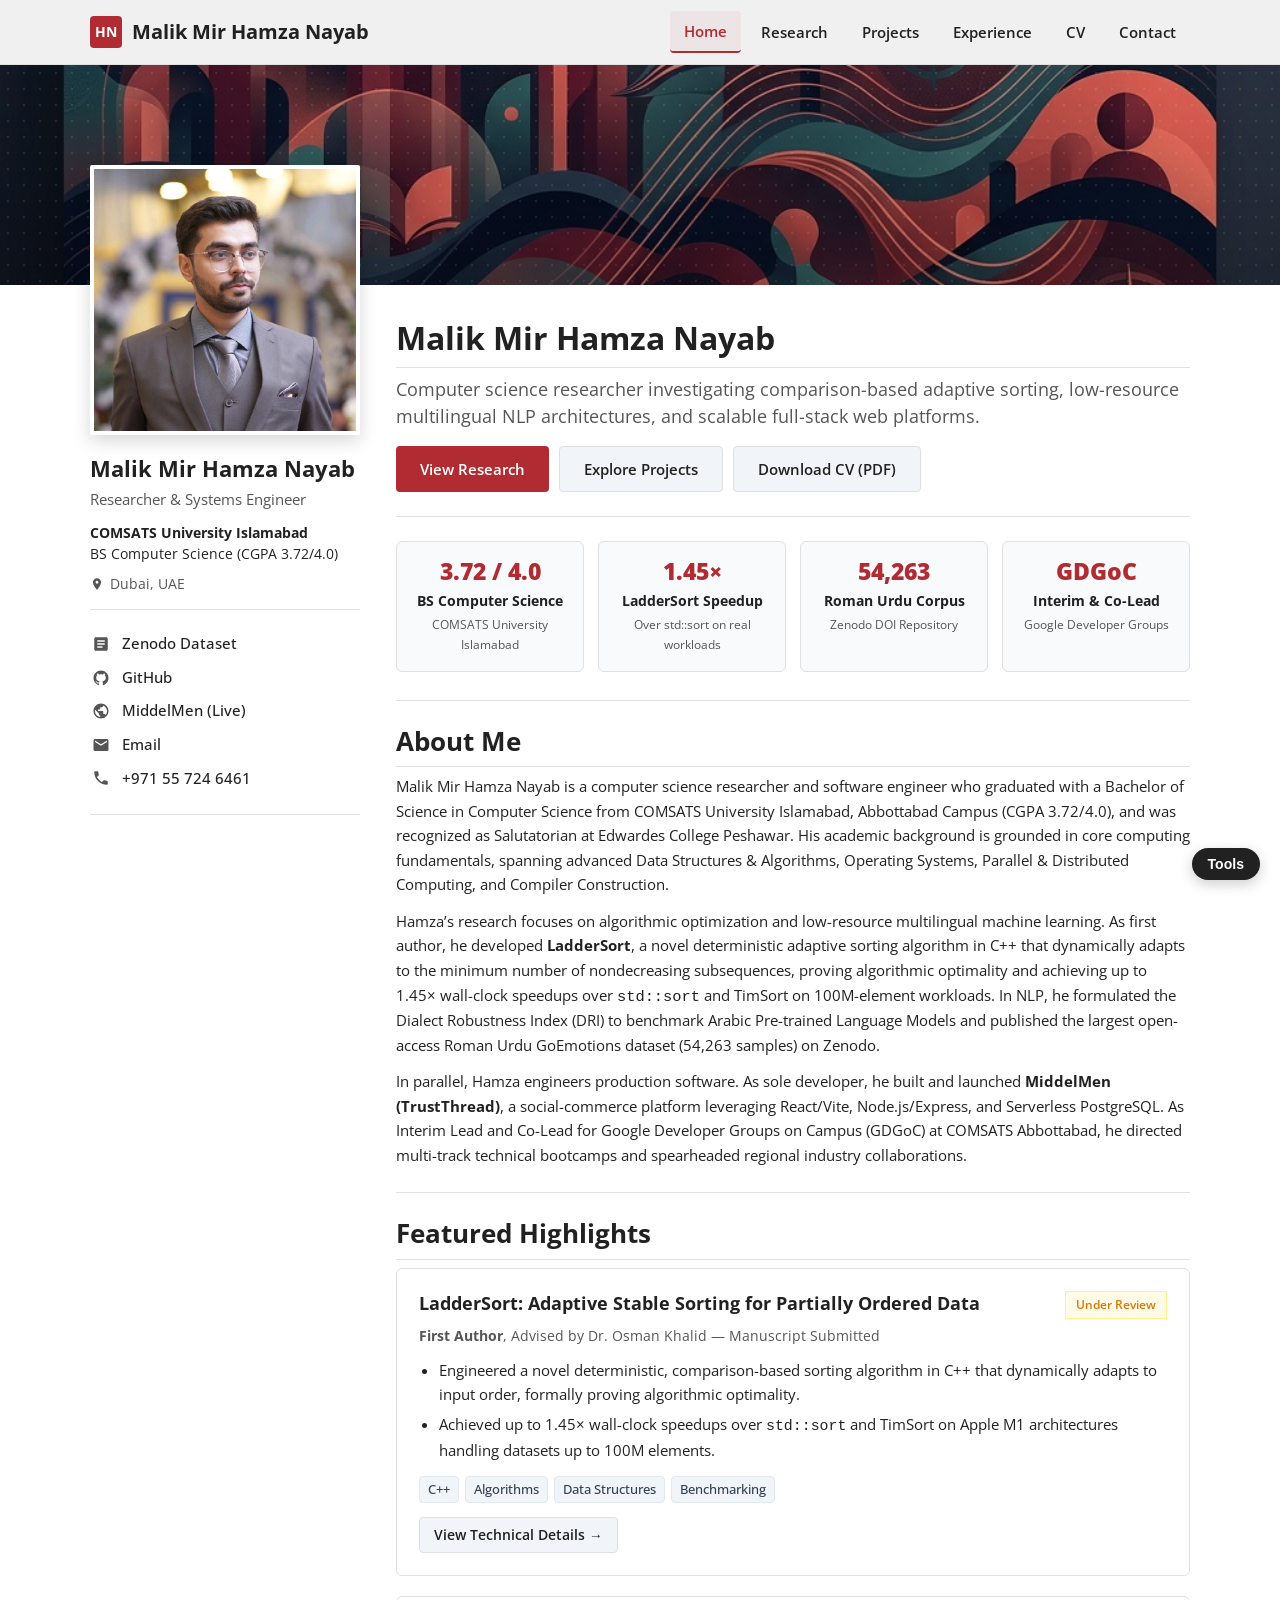
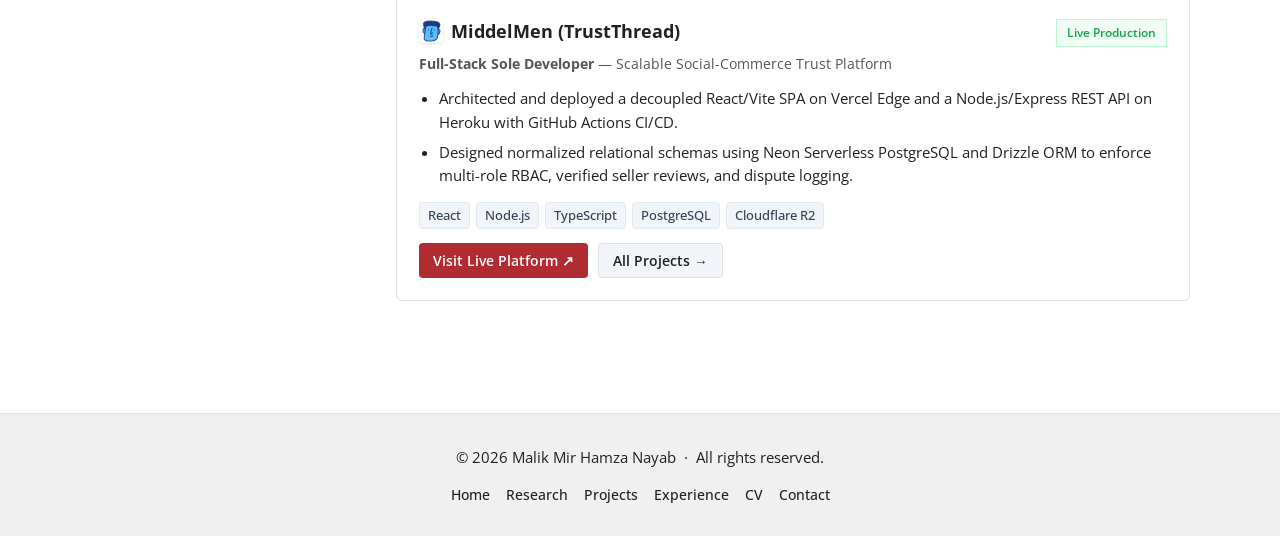
==== commit 5e02624a: "updated website" ====
--- a/index.html
+++ b/index.html
@@ -4,31 +4,23 @@
   <meta charset="UTF-8">
   <meta name="viewport" content="width=device-width, initial-scale=1.0">
   <meta http-equiv="X-UA-Compatible" content="IE=edge">
-  <title>Malik Mir Hamza Nayab — Academic & Engineering Portfolio</title>
+  <title>Malik Mir Hamza Nayab — Academic &amp; Engineering Portfolio</title>
   <meta name="description" content="Personal academic and engineering portfolio of Malik Mir Hamza Nayab. CS Researcher in Machine Learning, Low-Resource NLP, Adaptive Sorting Algorithms, and Full-Stack Engineering.">
-  <link rel="canonical" href="https://hamza-nayab.github.io/Hamzanayab/">
+  <link rel="canonical" href="https://hamza-nayab.github.io/">
 
   <!-- Open Graph / Social Meta -->
   <meta property="og:type" content="website">
-  <meta property="og:title" content="Malik Mir Hamza Nayab — Academic & Engineering Portfolio">
+  <meta property="og:title" content="Malik Mir Hamza Nayab — Academic &amp; Engineering Portfolio">
   <meta property="og:description" content="CS Researcher in Machine Learning, Low-Resource NLP, Adaptive Sorting Algorithms, and Full-Stack Systems.">
   <meta property="og:image" content="assets/img/pfp.jpeg">
-  <meta property="og:url" content="https://hamza-nayab.github.io/Hamzanayab/">
+  <meta property="og:url" content="https://hamza-nayab.github.io/">
   <meta name="twitter:card" content="summary">
-  <meta name="twitter:title" content="Malik Mir Hamza Nayab — Academic & Engineering Portfolio">
-  <meta name="twitter:description" content="CS Researcher in Machine Learning, Low-Resource NLP, Adaptive Sorting Algorithms, and Full-Stack Systems.">
-  <meta name="twitter:image" content="assets/img/pfp.jpeg">
 
   <!-- Favicon & Touch Icons -->
   <link rel="icon" href="favicon.ico" sizes="32x32">
   <link rel="icon" href="favicon.svg" type="image/svg+xml">
   <link rel="apple-touch-icon" href="apple-touch-icon.png">
   <link rel="manifest" href="site.webmanifest">
-
-  <!-- Typography: Google Fonts (Source Serif 4, Inter, JetBrains Mono) -->
-  <link rel="preconnect" href="https://fonts.googleapis.com">
-  <link rel="preconnect" href="https://fonts.gstatic.com" crossorigin>
-  <link href="https://fonts.googleapis.com/css2?family=Inter:wght@400;500;600;700&family=JetBrains+Mono:wght@400;500&family=Source+Serif+4:ital,opsz,wght@0,8..60,400;0,8..60,600;0,8..60,700;1,8..60,400&display=swap" rel="stylesheet">
 
   <!-- Main Stylesheet -->
   <link rel="stylesheet" href="assets/css/style.css">
@@ -37,26 +29,38 @@
   <!-- Accessible Skip Link -->
   <a href="#main-content" class="skip-link">Skip to main content</a>
 
-  <!-- Top Navigation Header -->
-  <header class="site-header">
-    <div class="header-container">
-      <a href="index.html" class="site-brand" aria-label="Malik Mir Hamza Nayab Home">
-        <span class="site-brand-monogram">HN</span>
-        <span class="site-brand-name">Malik Mir Hamza Nayab</span>
+  <!-- Owlstown Argyle Header -->
+  <header class="argyle-header">
+    <div class="argyle-header-container">
+      <a href="index.html" class="argyle-brand" aria-label="Malik Mir Hamza Nayab Home">
+        <span class="argyle-brand-monogram">HN</span>
+        <span class="argyle-brand-title">Malik Mir Hamza Nayab</span>
       </a>
 
-      <!-- Desktop Nav -->
-      <nav class="nav-desktop" aria-label="Main Navigation">
-        <a href="index.html" class="nav-link active">Home</a>
-        <a href="research.html" class="nav-link">Research</a>
-        <a href="projects.html" class="nav-link">Projects</a>
-        <a href="experience.html" class="nav-link">Experience</a>
-        <a href="cv.html" class="nav-link">CV</a>
-        <a href="contact.html" class="nav-link">Contact</a>
+      <!-- Desktop Nav Links -->
+      <nav class="argyle-nav" aria-label="Main Navigation">
+        <div class="theme-navlinks2-item is-active">
+          <a href="index.html" class="theme-navlinks2-item-link">Home</a>
+        </div>
+        <div class="theme-navlinks2-item">
+          <a href="research.html" class="theme-navlinks2-item-link">Research</a>
+        </div>
+        <div class="theme-navlinks2-item">
+          <a href="projects.html" class="theme-navlinks2-item-link">Projects</a>
+        </div>
+        <div class="theme-navlinks2-item">
+          <a href="experience.html" class="theme-navlinks2-item-link">Experience</a>
+        </div>
+        <div class="theme-navlinks2-item">
+          <a href="cv.html" class="theme-navlinks2-item-link">CV</a>
+        </div>
+        <div class="theme-navlinks2-item">
+          <a href="contact.html" class="theme-navlinks2-item-link">Contact</a>
+        </div>
       </nav>
 
       <!-- Mobile Menu Toggle Button -->
-      <button class="mobile-menu-btn" id="mobileMenuBtn" aria-label="Toggle navigation menu" aria-expanded="false" aria-controls="mobileNavDrawer">
+      <button class="mobile-menu-btn" id="mobileMenuBtn" aria-label="Toggle navigation menu" aria-expanded="false">
         <svg viewBox="0 0 24 24" aria-hidden="true"><path d="M3 6h18v2H3V6zm0 5h18v2H3v-2zm0 5h18v2H3v-2z"/></svg>
       </button>
     </div>
@@ -64,281 +68,242 @@
 
   <!-- Mobile Nav Drawer -->
   <nav class="mobile-nav-drawer" id="mobileNavDrawer" aria-label="Mobile Navigation">
-    <a href="index.html" class="nav-link active">Home</a>
-    <a href="research.html" class="nav-link">Research</a>
-    <a href="projects.html" class="nav-link">Projects</a>
-    <a href="experience.html" class="nav-link">Experience</a>
-    <a href="cv.html" class="nav-link">CV</a>
-    <a href="contact.html" class="nav-link">Contact</a>
+    <div class="theme-navlinks2-item is-active">
+      <a href="index.html" class="theme-navlinks2-item-link">Home</a>
+    </div>
+    <div class="theme-navlinks2-item">
+      <a href="research.html" class="theme-navlinks2-item-link">Research</a>
+    </div>
+    <div class="theme-navlinks2-item">
+      <a href="projects.html" class="theme-navlinks2-item-link">Projects</a>
+    </div>
+    <div class="theme-navlinks2-item">
+      <a href="experience.html" class="theme-navlinks2-item-link">Experience</a>
+    </div>
+    <div class="theme-navlinks2-item">
+      <a href="cv.html" class="theme-navlinks2-item-link">CV</a>
+    </div>
+    <div class="theme-navlinks2-item">
+      <a href="contact.html" class="theme-navlinks2-item-link">Contact</a>
+    </div>
   </nav>
 
-  <!-- Main Page Container with Sticky Profile Sidebar -->
-  <div class="page-wrapper">
-    <div class="layout-grid">
-
-      <!-- Sticky Profile Sidebar (Left) -->
-      <aside class="profile-sidebar" aria-label="Profile Details">
-        <div class="sidebar-avatar-wrapper">
-          <img src="assets/img/pfp.jpeg" alt="Malik Mir Hamza Nayab" class="sidebar-avatar" width="240" height="240" fetchpriority="high">
-        </div>
-
-        <div class="sidebar-details">
-          <h1 class="sidebar-name">Malik Mir Hamza Nayab</h1>
-          <div class="sidebar-tagline">Researcher — ML, NLP &amp; Data Structures &amp; Algorithms</div>
-          
-          <div class="sidebar-affiliation">
-            <strong>COMSATS University Islamabad</strong><br>
-            B.S. Computer Science (CGPA 3.72/4.0)
-          </div>
-
-          <div class="sidebar-location">
-            <svg width="14" height="14" viewBox="0 0 24 24" fill="currentColor" aria-hidden="true"><path d="M12 2C8.13 2 5 5.13 5 9c0 5.25 7 13 7 13s7-7.75 7-13c0-3.87-3.13-7-7-7zm0 9.5c-1.38 0-2.5-1.12-2.5-2.5s1.12-2.5 2.5-2.5 2.5 1.12 2.5 2.5-1.12 2.5-2.5 2.5z"/></svg>
-            <span>Dubai, UAE</span>
-          </div>
-        </div>
-
-        <hr class="sidebar-divider">
-
-        <!-- Social & Contact Links List -->
-        <ul class="sidebar-links" aria-label="Social and professional links">
-          <li class="sidebar-link-item">
-            <a href="https://github.com/Hamza-Nayab" target="_blank" rel="noopener noreferrer">
-              <span class="sidebar-link-icon" aria-hidden="true">
-                <svg viewBox="0 0 24 24"><path d="M12 2C6.477 2 2 6.484 2 12.017c0 4.425 2.865 8.18 6.839 9.504.5.092.682-.217.682-.483 0-.237-.008-.868-.013-1.703-2.782.605-3.369-1.343-3.369-1.343-.454-1.158-1.11-1.466-1.11-1.466-.908-.62.069-.608.069-.608 1.003.07 1.53 1.032 1.53 1.032.892 1.53 2.341 1.088 2.91.832.092-.647.35-1.088.636-1.338-2.22-.253-4.555-1.113-4.555-4.951 0-1.093.39-1.988 1.029-2.688-.103-.253-.446-1.272.098-2.65 0 0 .84-.27 2.75 1.026A9.564 9.564 0 0112 6.844c.85.004 1.705.115 2.504.337 1.909-1.296 2.747-1.027 2.747-1.027.546 1.379.202 2.398.1 2.651.64.7 1.028 1.595 1.028 2.688 0 3.848-2.339 4.695-4.566 4.943.359.309.678.92.678 1.855 0 1.338-.012 2.419-.012 2.747 0 .268.18.58.688.482A10.019 10.019 0 0022 12.017C22 6.484 17.522 2 12 2z"/></svg>
-              </span>
-              <span class="sidebar-link-text">github.com/Hamza-Nayab</span>
-            </a>
-          </li>
-          <li class="sidebar-link-item">
-            <a href="https://www.middelmen.com" target="_blank" rel="noopener noreferrer">
-              <span class="sidebar-link-icon" aria-hidden="true">
-                <svg viewBox="0 0 24 24"><path d="M12 2C6.48 2 2 6.48 2 12s4.48 10 10 10 10-4.48 10-10S17.52 2 12 2zm-1 17.93c-3.95-.49-7-3.85-7-7.93 0-.62.08-1.21.21-1.79L9 15v1c0 1.1.9 2 2 2v1.93zm6.9-2.54c-.26-.81-1-1.39-1.9-1.39h-1v-3c0-.55-.45-1-1-1H8v-2h2c.55 0 1-.45 1-1V7h2c1.1 0 2-.9 2-2v-.41c2.93 1.19 5 4.06 5 7.41 0 2.08-.8 3.97-2.1 5.39z"/></svg>
-              </span>
-              <span class="sidebar-link-text">middelmen.com (Live)</span>
-            </a>
-          </li>
-          <li class="sidebar-link-item">
-            <a href="https://doi.org/10.5281/zenodo.18445910" target="_blank" rel="noopener noreferrer">
-              <span class="sidebar-link-icon" aria-hidden="true">
-                <svg viewBox="0 0 24 24"><path d="M19 3H5c-1.1 0-2 .9-2 2v14c0 1.1.9 2 2 2h14c1.1 0 2-.9 2-2V5c0-1.1-.9-2-2-2zm-5 14H7v-2h7v2zm3-4H7v-2h10v2zm0-4H7V7h10v2z"/></svg>
-              </span>
-              <span class="sidebar-link-text">Zenodo: 10.5281/zenodo.18445910</span>
-            </a>
-          </li>
-          <li class="sidebar-link-item">
-            <a href="mailto:Hamza.nayab48@gmail.com">
-              <span class="sidebar-link-icon" aria-hidden="true">
-                <svg viewBox="0 0 24 24"><path d="M20 4H4c-1.1 0-1.99.9-1.99 2L2 18c0 1.1.9 2 2 2h16c1.1 0 2-.9 2-2V6c0-1.1-.9-2-2-2zm0 4l-8 5-8-5V6l8 5 8-5v2z"/></svg>
-              </span>
-              <span class="sidebar-link-text">Hamza.nayab48@gmail.com</span>
-            </a>
-          </li>
-          <li class="sidebar-link-item">
-            <a href="tel:+971557246461">
-              <span class="sidebar-link-icon" aria-hidden="true">
-                <svg viewBox="0 0 24 24"><path d="M6.62 10.79c1.44 2.83 3.76 5.14 6.59 6.59l2.2-2.2c.27-.27.67-.36 1.02-.24 1.12.37 2.33.57 3.57.57.55 0 1 .45 1 1V20c0 .55-.45 1-1 1-9.39 0-17-7.61-17-17 0-.55.45-1 1-1h3.5c.55 0 1 .45 1 1 0 1.25.2 2.45.57 3.57.11.35.03.74-.25 1.02l-2.2 2.2z"/></svg>
-              </span>
-              <span class="sidebar-link-text">+971 55 724 6461</span>
-            </a>
-          </li>
-        </ul>
+  <!-- Hero Banner Strip -->
+  <div class="argyle-banner">
+    <div class="argyle-banner-pattern"></div>
+    <div class="argyle-banner-overlay"></div>
+  </div>
+
+  <!-- Main 2-Column Container -->
+  <div class="argyle-main">
+    <div class="argyle-container">
+
+      <!-- Left Sidebar -->
+      <aside class="argyle-sidebar" aria-label="Profile Sidebar">
+        <div class="argyle-site-picture-frame">
+          <div class="theme-site-avatar-picture">
+            <img src="assets/img/pfp.jpeg" alt="Malik Mir Hamza Nayab" width="240" height="240">
+          </div>
+        </div>
+
+        <div class="theme-contact-name">Malik Mir Hamza Nayab</div>
+        <div class="theme-contact-role">Researcher &amp; Systems Engineer</div>
+        
+        <div class="theme-contact-affiliation">
+          <strong>COMSATS University Islamabad</strong><br>
+          BS Computer Science (CGPA 3.72/4.0)
+        </div>
+
+        <div class="theme-contact-location">
+          <svg viewBox="0 0 24 24" aria-hidden="true"><path d="M12 2C8.13 2 5 5.13 5 9c0 5.25 7 13 7 13s7-7.75 7-13c0-3.87-3.13-7-7-7zm0 9.5c-1.38 0-2.5-1.12-2.5-2.5s1.12-2.5 2.5-2.5 2.5 1.12 2.5 2.5-1.12 2.5-2.5 2.5z"/></svg>
+          <span>Dubai, UAE</span>
+        </div>
+
+        <hr class="space-sm">
+
+        <!-- Social & Direct Link Icons -->
+        <div class="theme-contact-social-links">
+          <div class="theme-contact-social-link">
+            <div class="theme-contact-social-link-icon">
+              <svg viewBox="0 0 24 24"><path d="M19 3H5c-1.1 0-2 .9-2 2v14c0 1.1.9 2 2 2h14c1.1 0 2-.9 2-2V5c0-1.1-.9-2-2-2zm-5 14H7v-2h7v2zm3-4H7v-2h10v2zm0-4H7V7h10v2z"/></svg>
+            </div>
+            <div class="theme-contact-social-link-text">
+              <a href="https://doi.org/10.5281/zenodo.18445910" target="_blank" rel="noopener noreferrer">Zenodo Dataset</a>
+            </div>
+          </div>
+
+          <div class="theme-contact-social-link">
+            <div class="theme-contact-social-link-icon">
+              <svg viewBox="0 0 24 24"><path d="M12 2C6.477 2 2 6.484 2 12.017c0 4.425 2.865 8.18 6.839 9.504.5.092.682-.217.682-.483 0-.237-.008-.868-.013-1.703-2.782.605-3.369-1.343-3.369-1.343-.454-1.158-1.11-1.466-1.11-1.466-.908-.62.069-.608.069-.608 1.003.07 1.53 1.032 1.53 1.032.892 1.53 2.341 1.088 2.91.832.092-.647.35-1.088.636-1.338-2.22-.253-4.555-1.113-4.555-4.951 0-1.093.39-1.988 1.029-2.688-.103-.253-.446-1.272.098-2.65 0 0 .84-.27 2.75 1.026A9.564 9.564 0 0112 6.844c.85.004 1.705.115 2.504.337 1.909-1.296 2.747-1.027 2.747-1.027.546 1.379.202 2.398.1 2.651.64.7 1.028 1.595 1.028 2.688 0 3.848-2.339 4.695-4.566 4.943.359.309.678.92.678 1.855 0 1.338-.012 2.419-.012 2.747 0 .268.18.58.688.482A10.019 10.019 0 0022 12.017C22 6.484 17.522 2 12 2z"/></svg>
+            </div>
+            <div class="theme-contact-social-link-text">
+              <a href="https://github.com/Hamza-Nayab" target="_blank" rel="noopener noreferrer">GitHub</a>
+            </div>
+          </div>
+
+          <div class="theme-contact-social-link">
+            <div class="theme-contact-social-link-icon">
+              <svg viewBox="0 0 24 24"><path d="M12 2C6.48 2 2 6.48 2 12s4.48 10 10 10 10-4.48 10-10S17.52 2 12 2zm-1 17.93c-3.95-.49-7-3.85-7-7.93 0-.62.08-1.21.21-1.79L9 15v1c0 1.1.9 2 2 2v1.93zm6.9-2.54c-.26-.81-1-1.39-1.9-1.39h-1v-3c0-.55-.45-1-1-1H8v-2h2c.55 0 1-.45 1-1V7h2c1.1 0 2-.9 2-2v-.41c2.93 1.19 5 4.06 5 7.41 0 2.08-.8 3.97-2.1 5.39z"/></svg>
+            </div>
+            <div class="theme-contact-social-link-text">
+              <a href="https://www.middelmen.com" target="_blank" rel="noopener noreferrer">MiddelMen (Live)</a>
+            </div>
+          </div>
+
+          <div class="theme-contact-social-link">
+            <div class="theme-contact-social-link-icon">
+              <svg viewBox="0 0 24 24"><path d="M20 4H4c-1.1 0-1.99.9-1.99 2L2 18c0 1.1.9 2 2 2h16c1.1 0 2-.9 2-2V6c0-1.1-.9-2-2-2zm0 4l-8 5-8-5V6l8 5 8-5v2z"/></svg>
+            </div>
+            <div class="theme-contact-social-link-text">
+              <a href="mailto:Hamza.nayab48@gmail.com">Email</a>
+            </div>
+          </div>
+
+          <div class="theme-contact-social-link">
+            <div class="theme-contact-social-link-icon">
+              <svg viewBox="0 0 24 24"><path d="M6.62 10.79c1.44 2.83 3.76 5.14 6.59 6.59l2.2-2.2c.27-.27.67-.36 1.02-.24 1.12.37 2.33.57 3.57.57.55 0 1 .45 1 1V20c0 .55-.45 1-1 1-9.39 0-17-7.61-17-17 0-.55.45-1 1-1h3.5c.55 0 1 .45 1 1 0 1.25.2 2.45.57 3.57.11.35.03.74-.25 1.02l-2.2 2.2z"/></svg>
+            </div>
+            <div class="theme-contact-social-link-text">
+              <a href="tel:+971557246461">+971 55 724 6461</a>
+            </div>
+          </div>
+        </div>
+
+        <hr class="space-md">
       </aside>
 
-      <!-- Main Content Area (Right) -->
-      <main class="main-content" id="main-content">
-        
-        <!-- Academic Decorative Banner -->
-        <section class="academic-banner reveal-on-scroll" aria-label="Introduction Banner">
-          <div class="banner-pattern" aria-hidden="true"></div>
-          <span class="banner-eyebrow">Academic &amp; Systems Engineering</span>
-          <h2 class="banner-title">Advancing Adaptive Algorithms &amp; Multilingual Language Models</h2>
-          <p class="banner-subtitle">
+      <!-- Main Content Area -->
+      <main class="argyle-content" id="main-content">
+        <div class="theme-content-title">
+          <h1 class="blt-h1 blt-weight-bold">Malik Mir Hamza Nayab</h1>
+          <hr class="space-xs">
+          <p class="blt-h4">
             Computer science researcher investigating comparison-based adaptive sorting, low-resource multilingual NLP architectures, and scalable full-stack web platforms.
           </p>
-          <div class="banner-actions">
-            <a href="research.html" class="btn btn-primary">
-              <span>View Research</span>
-              <svg viewBox="0 0 24 24" aria-hidden="true"><path d="M5 13h11.86l-5.43 5.43 1.42 1.42L21.14 12l-8.29-7.85-1.42 1.42L16.86 11H5v2z"/></svg>
-            </a>
-            <a href="projects.html" class="btn btn-secondary">Explore Projects</a>
-            <a href="cv.html" class="btn btn-secondary">Download CV (PDF)</a>
-          </div>
-        </section>
-
-        <!-- Highlights / At a Glance Strip -->
-        <section class="highlights-grid reveal-on-scroll" aria-label="Key Highlights">
+          <div style="margin-top: 16px; display: flex; gap: 10px; flex-wrap: wrap;">
+            <a href="research.html" class="theme-btn">View Research</a>
+            <a href="projects.html" class="theme-btn theme-btn-secondary">Explore Projects</a>
+            <a href="cv.html" class="theme-btn theme-btn-secondary">Download CV (PDF)</a>
+          </div>
+        </div>
+
+        <hr class="space-md">
+
+        <!-- Highlights Strip -->
+        <div class="highlights-grid">
           <div class="highlight-box">
             <span class="highlight-metric">3.72 / 4.0</span>
             <span class="highlight-label">BS Computer Science</span>
-            <span class="highlight-sub">COMSATS University Islamabad, Abbottabad</span>
+            <span class="highlight-sub">COMSATS University Islamabad</span>
           </div>
 
           <div class="highlight-box">
             <span class="highlight-metric">1.45×</span>
             <span class="highlight-label">LadderSort Speedup</span>
-            <span class="highlight-sub">Over std::sort on real-world stream data</span>
+            <span class="highlight-sub">Over std::sort on real workloads</span>
           </div>
 
           <div class="highlight-box">
             <span class="highlight-metric">54,263</span>
             <span class="highlight-label">Roman Urdu Corpus</span>
-            <span class="highlight-sub">Largest public dataset (Zenodo DOI)</span>
+            <span class="highlight-sub">Zenodo DOI Repository</span>
           </div>
 
           <div class="highlight-box">
             <span class="highlight-metric">GDGoC</span>
             <span class="highlight-label">Interim &amp; Co-Lead</span>
-            <span class="highlight-sub">Google Developer Groups on Campus</span>
-          </div>
-        </section>
-
-        <!-- Honor Callout Banner -->
-        <div class="honor-banner reveal-on-scroll" role="note" aria-label="Leadership Recognition">
-          <div class="honor-icon" aria-hidden="true">
-            <svg viewBox="0 0 24 24"><path d="M12 2l3.09 6.26L22 9.27l-5 4.87 1.18 6.88L12 17.77l-6.18 3.25L7 14.14 2 9.27l6.91-1.01L12 2z"/></svg>
-          </div>
-          <div>
-            <div class="honor-title">Leadership Appreciation Award (2025)</div>
-            <p class="honor-text">
-              Awarded jointly by COMSATS University Islamabad and Google Developer Groups for exceptional contributions to regional technical education, bootcamp orchestration, and developer community building.
-            </p>
-          </div>
-        </div>
+            <span class="highlight-sub">Google Developer Groups</span>
+          </div>
+        </div>
+
+        <hr class="space-md">
 
         <!-- About Me Section -->
-        <section class="content-section reveal-on-scroll" aria-labelledby="about-heading">
-          <div class="section-header">
-            <h2 class="section-title" id="about-heading">About Me</h2>
-          </div>
-
-          <div class="about-text">
-            <p>
-              Malik Mir Hamza Nayab is a computer science researcher and software engineer who graduated with a Bachelor of Science in Computer Science from COMSATS University Islamabad, Abbottabad Campus (CGPA 3.72/4.0), and was recognized as Salutatorian at Edwardes College Peshawar. His academic background is grounded in core computing fundamentals, spanning advanced Data Structures &amp; Algorithms, Operating Systems, Parallel &amp; Distributed Computing, and Compiler Construction. For his undergraduate thesis, advised by Ms. Ghanwa Batool, he architected an end-to-end multilingual mental-health conversational system combining Retrieval-Augmented Generation (RAG) with custom bilingual (English and Roman Urdu) NLP datasets.
-            </p>
-            <p>
-              Hamza’s research focuses on algorithmic optimization and low-resource multilingual machine learning. As first author, he developed <strong>LadderSort</strong>, a novel deterministic adaptive sorting algorithm in C++ that dynamically adapts to the minimum number of nondecreasing subsequences ($K = \mathrm{LDS}(A)$), proving algorithmic optimality and achieving up to 1.45× wall-clock speedups over <code>std::sort</code> and TimSort on 100M-element workloads. In NLP, he formulated the Dialect Robustness Index (DRI) to benchmark Arabic Pre-trained Language Models across five regional dialects, conducted extensive 54-run benchmarks on Roman Urdu emotion classification, and published the largest open-access Roman Urdu GoEmotions dataset (54,263 samples) on Zenodo.
-            </p>
-            <p>
-              In parallel with academic inquiry, Hamza engineers production software. As sole developer, he built and launched <strong>MiddelMen (TrustThread)</strong>, a social-commerce platform leveraging React/Vite, Node.js/Express, and Neon Serverless PostgreSQL with custom SSR crawler-detection and Cloudflare R2 storage. As Interim Lead, Co-Lead, and Management Lead for Google Developer Groups on Campus (GDGoC) at COMSATS Abbottabad, he directed multi-track technical bootcamps, organized DevFest editions, and spearheaded strategic industry collaborations across Pakistan.
-            </p>
-          </div>
-        </section>
-
-        <!-- Technical Skills Section -->
-        <section class="content-section reveal-on-scroll" aria-labelledby="skills-heading">
-          <div class="section-header">
-            <h2 class="section-title" id="skills-heading">Technical Skills &amp; Competencies</h2>
-          </div>
-
-          <div class="skills-grid">
-            <div class="skill-category">
-              <div class="skill-category-name">Programming Languages</div>
-              <div class="skill-list">Python, JavaScript/TypeScript, C/C++, C#, Dart, SQL</div>
-            </div>
-
-            <div class="skill-category">
-              <div class="skill-category-name">AI / ML &amp; NLP</div>
-              <div class="skill-list">PyTorch, Hugging Face Transformers, RAG Pipelines, Scikit-learn, NumPy, Pandas, CUDA C, OpenMP, TensorFlow</div>
-            </div>
-
-            <div class="skill-category">
-              <div class="skill-category-name">Web, Databases &amp; Cloud</div>
-              <div class="skill-list">React, Node.js (Express), Flask, Flutter, Vercel, Heroku, Cloudflare R2, MongoDB Atlas, PostgreSQL, SQLite</div>
-            </div>
-
-            <div class="skill-category">
-              <div class="skill-category-name">Data Science &amp; Core Computer Science</div>
-              <div class="skill-list">Advanced Statistical Testing (Bootstrap intervals, McNemar Test, Welch t-test), Data Visualization, Advanced Data Structures &amp; Algorithms, Operating Systems, OOP, DBMS</div>
-            </div>
-
-            <div class="skill-category">
-              <div class="skill-category-name">Spoken Languages</div>
-              <div class="skill-list">English (Fluent), Urdu, Hindi, Pashto</div>
-            </div>
-          </div>
-        </section>
-
-        <!-- Featured Highlights Grid (Research & Engineering Previews) -->
-        <section class="content-section reveal-on-scroll" aria-labelledby="featured-heading">
-          <div class="section-header">
-            <h2 class="section-title" id="featured-heading">Featured Highlights</h2>
-            <a href="research.html" class="section-action-link">View All Research →</a>
-          </div>
-
-          <div class="cards-list">
-            <!-- Research Feature Card -->
-            <article class="academic-card">
-              <div class="card-header-line">
-                <h3 class="card-title">LadderSort: Adaptive Stable Sorting for Partially Ordered Data</h3>
-                <span class="card-status-badge review">Under Review</span>
-              </div>
-              <div class="card-meta-line">
-                <strong>First Author</strong>, Advised by Dr. Osman Khalid — Manuscript Submitted
-              </div>
-              <ul class="card-bullets">
-                <li>Engineered a novel deterministic, comparison-based sorting algorithm in C++ that dynamically adapts to $K$, formally proving algorithmic optimality where $K = \mathrm{LDS}(A)$.</li>
-                <li>Achieved up to 1.45× wall-clock speedups over <code>std::sort</code> and TimSort on Apple M1 architectures handling datasets up to 100M elements.</li>
-              </ul>
-              <div class="card-tags">
-                <span class="tag">C++</span>
-                <span class="tag">Algorithms</span>
-                <span class="tag">Data Structures</span>
-                <span class="tag">Benchmarking</span>
-              </div>
-              <div class="card-actions">
-                <a href="research.html#laddersort" class="card-link-action">
-                  <span>Read Full Technical Details</span>
-                  <svg viewBox="0 0 24 24" aria-hidden="true"><path d="M5 13h11.86l-5.43 5.43 1.42 1.42L21.14 12l-8.29-7.85-1.42 1.42L16.86 11H5v2z"/></svg>
-                </a>
-              </div>
-            </article>
-
-            <!-- Engineering Feature Card -->
-            <article class="academic-card">
-              <div class="card-header-line">
-                <h3 class="card-title">
-                  <a href="https://www.middelmen.com" target="_blank" rel="noopener noreferrer">MiddelMen (TrustThread)</a>
-                </h3>
-                <span class="card-status-badge live">Live Production</span>
-              </div>
-              <div class="card-meta-line">
-                <strong>Full-Stack Sole Developer</strong> — Scalable Social-Commerce Trust Platform
-              </div>
-              <ul class="card-bullets">
-                <li>Architected and deployed a decoupled React/Vite SPA on Vercel Edge and a Node.js/Express REST API on Heroku with GitHub Actions CI/CD.</li>
-                <li>Designed normalized relational schemas using Neon Serverless PostgreSQL and Drizzle ORM to enforce multi-role RBAC, verified seller reviews, and dispute logging.</li>
-              </ul>
-              <div class="card-tags">
-                <span class="tag">React</span>
-                <span class="tag">Node.js</span>
-                <span class="tag">TypeScript</span>
-                <span class="tag">PostgreSQL</span>
-                <span class="tag">Cloudflare R2</span>
-              </div>
-              <div class="card-actions">
-                <a href="https://www.middelmen.com" target="_blank" rel="noopener noreferrer" class="card-link-action">
-                  <span>Visit Live Platform</span>
-                  <svg viewBox="0 0 24 24" aria-hidden="true"><path d="M19 19H5V5h7V3H5c-1.11 0-2 .9-2 2v14c0 1.1.89 2 2 2h14c1.1 0 2-.9 2-2v-7h-2v7zM14 3v2h3.59l-9.83 9.83 1.41 1.41L19 6.41V10h2V3h-7z"/></svg>
-                </a>
-                <a href="projects.html" class="card-link-action">
-                  <span>View All Projects →</span>
-                </a>
-              </div>
-            </article>
-          </div>
-        </section>
+        <div class="theme-content-title">
+          <h2 class="blt-h2 blt-weight-bold">About Me</h2>
+          <hr class="space-xs">
+          <p class="blt-p">
+            Malik Mir Hamza Nayab is a computer science researcher and software engineer who graduated with a Bachelor of Science in Computer Science from COMSATS University Islamabad, Abbottabad Campus (CGPA 3.72/4.0), and was recognized as Salutatorian at Edwardes College Peshawar. His academic background is grounded in core computing fundamentals, spanning advanced Data Structures &amp; Algorithms, Operating Systems, Parallel &amp; Distributed Computing, and Compiler Construction.
+          </p>
+          <p class="blt-p">
+            Hamza’s research focuses on algorithmic optimization and low-resource multilingual machine learning. As first author, he developed <strong>LadderSort</strong>, a novel deterministic adaptive sorting algorithm in C++ that dynamically adapts to the minimum number of nondecreasing subsequences, proving algorithmic optimality and achieving up to 1.45× wall-clock speedups over <code>std::sort</code> and TimSort on 100M-element workloads. In NLP, he formulated the Dialect Robustness Index (DRI) to benchmark Arabic Pre-trained Language Models and published the largest open-access Roman Urdu GoEmotions dataset (54,263 samples) on Zenodo.
+          </p>
+          <p class="blt-p">
+            In parallel, Hamza engineers production software. As sole developer, he built and launched <strong>MiddelMen (TrustThread)</strong>, a social-commerce platform leveraging React/Vite, Node.js/Express, and Serverless PostgreSQL. As Interim Lead and Co-Lead for Google Developer Groups on Campus (GDGoC) at COMSATS Abbottabad, he directed multi-track technical bootcamps and spearheaded regional industry collaborations.
+          </p>
+        </div>
+
+        <hr class="space-md">
+
+        <!-- Featured Highlights Grid -->
+        <div class="theme-content-title">
+          <h2 class="blt-h2 blt-weight-bold">Featured Highlights</h2>
+          <hr class="space-xs">
+
+          <article class="academic-card">
+            <div class="card-header-line">
+              <h3 class="card-title">LadderSort: Adaptive Stable Sorting for Partially Ordered Data</h3>
+              <span class="card-status-badge review">Under Review</span>
+            </div>
+            <div class="card-meta-line">
+              <strong>First Author</strong>, Advised by Dr. Osman Khalid — Manuscript Submitted
+            </div>
+            <ul class="card-bullets">
+              <li>Engineered a novel deterministic, comparison-based sorting algorithm in C++ that dynamically adapts to input order, formally proving algorithmic optimality.</li>
+              <li>Achieved up to 1.45× wall-clock speedups over <code>std::sort</code> and TimSort on Apple M1 architectures handling datasets up to 100M elements.</li>
+            </ul>
+            <div class="card-tags">
+              <span class="tag">C++</span>
+              <span class="tag">Algorithms</span>
+              <span class="tag">Data Structures</span>
+              <span class="tag">Benchmarking</span>
+            </div>
+            <div>
+              <a href="research.html#laddersort" class="theme-btn theme-btn-secondary" style="font-size: 0.85rem; padding: 6px 14px;">View Technical Details &rarr;</a>
+            </div>
+          </article>
+
+          <article class="academic-card">
+            <div class="card-header-line">
+              <h3 class="card-title" style="display: flex; align-items: center; gap: 8px; flex-wrap: wrap;">
+                <img src="assets/img/middelmen_logo.png" alt="MiddelMen Logo" style="height: 24px; width: 24px; border-radius: 4px; object-fit: contain; box-shadow: 0 1px 3px rgba(0,0,0,0.12);">
+                <a href="https://www.middelmen.com" target="_blank" rel="noopener noreferrer">MiddelMen (TrustThread)</a>
+              </h3>
+              <span class="card-status-badge live">Live Production</span>
+            </div>
+            <div class="card-meta-line">
+              <strong>Full-Stack Sole Developer</strong> — Scalable Social-Commerce Trust Platform
+            </div>
+            <ul class="card-bullets">
+              <li>Architected and deployed a decoupled React/Vite SPA on Vercel Edge and a Node.js/Express REST API on Heroku with GitHub Actions CI/CD.</li>
+              <li>Designed normalized relational schemas using Neon Serverless PostgreSQL and Drizzle ORM to enforce multi-role RBAC, verified seller reviews, and dispute logging.</li>
+            </ul>
+            <div class="card-tags">
+              <span class="tag">React</span>
+              <span class="tag">Node.js</span>
+              <span class="tag">TypeScript</span>
+              <span class="tag">PostgreSQL</span>
+              <span class="tag">Cloudflare R2</span>
+            </div>
+            <div style="display: flex; gap: 10px;">
+              <a href="https://www.middelmen.com" target="_blank" rel="noopener noreferrer" class="theme-btn" style="font-size: 0.85rem; padding: 6px 14px;">Visit Live Platform &nearr;</a>
+              <a href="projects.html" class="theme-btn theme-btn-secondary" style="font-size: 0.85rem; padding: 6px 14px;">All Projects &rarr;</a>
+            </div>
+          </article>
+        </div>
 
       </main>
+
     </div>
   </div>
 
-  <!-- Minimal Footer -->
-  <footer class="site-footer">
-    <div class="footer-container">
-      <div class="footer-copy">
-        &copy; 2026 Malik Mir Hamza Nayab. Built with semantic HTML, CSS &amp; Vanilla JS.
+  <!-- Footer -->
+  <footer class="argyle-footer">
+    <div class="argyle-footer-container">
+      <div class="blt-p">
+        &copy; 2026 Malik Mir Hamza Nayab &nbsp;&middot;&nbsp; All rights reserved.
       </div>
-      <ul class="footer-links">
+      <ul class="argyle-footer-links">
         <li><a href="index.html">Home</a></li>
         <li><a href="research.html">Research</a></li>
         <li><a href="projects.html">Projects</a></li>
@@ -349,6 +314,16 @@
     </div>
   </footer>
 
+  <!-- Floating Owlstown Tools Button -->
+  <div class="theme-tools-button">
+    <button class="theme-tools-btn" id="toolsBtn">Tools</button>
+    <div class="theme-tools-menu" id="toolsMenu">
+      <button class="theme-tools-menu-item" id="scrollTopBtn">Top of Page</button>
+      <a class="theme-tools-menu-item" href="mailto:Hamza.nayab48@gmail.com">Direct Email</a>
+      <a class="theme-tools-menu-item" href="https://github.com/Hamza-Nayab" target="_blank">GitHub Profile</a>
+    </div>
+  </div>
+
   <!-- Main JS -->
   <script src="assets/js/main.js"></script>
 </body>
--- a/assets/css/style.css
+++ b/assets/css/style.css
@@ -1,64 +1,50 @@
 /* ==========================================================================
    Malik Mir Hamza Nayab — Academic & Engineering Portfolio
-   Design System & Main Stylesheet
-   Zero-build, Vanilla CSS with custom properties & responsive grid
+   Design System & Main Stylesheet (Owlstown Argyle Theme Style)
    ========================================================================== */
 
-/* --------------------------------------------------------------------------
-   Design Tokens & CSS Custom Properties
+@import url('https://fonts.googleapis.com/css2?family=Open+Sans:ital,wght@0,300..800;1,300..800&family=JetBrains+Mono:wght@400;500&display=swap');
+
+/* --------------------------------------------------------------------------
+   Design Tokens & CSS Custom Properties (Owlstown Argyle Palette)
    -------------------------------------------------------------------------- */
 :root {
   /* Typography */
-  --font-serif: 'Source Serif 4', Georgia, Cambria, 'Times New Roman', Times, serif;
-  --font-sans: 'Inter', -apple-system, BlinkMacSystemFont, 'Segoe UI', Roboto, Helvetica, Arial, sans-serif;
-  --font-mono: 'JetBrains Mono', ui-monospace, SFMono-Regular, Menlo, Monaco, Consolas, monospace;
-
-  /* Color Palette — Scholarly Parchment & Deep Teal */
-  --color-bg: #fbfbf9;
+  --blt-font-base: 'Open Sans', -apple-system, BlinkMacSystemFont, 'Segoe UI', Roboto, Helvetica, Arial, sans-serif;
+  --font-mono: 'JetBrains Mono', monospace;
+
+  /* Colors matching Owlstown Argyle Theme */
+  --theme-link-color: #b12b32;
+  --theme-link-hover-color: #8c1d22;
+  --theme-header-background-color: #f0f0f0;
+  --theme-header-text-color: #212121;
+  --theme-header-link-color: #212121;
+  --theme-footer-background-color: #f0f0f0;
+  --theme-footer-text-color: #212121;
+  --theme-footer-link-color: #212121;
+
+  --color-bg: #ffffff;
   --color-surface: #ffffff;
-  --color-surface-subtle: #f5f4ef;
-  --color-surface-hover: #f0eee7;
-
-  --color-text: #1a1e24;
-  --color-text-muted: #525f6e;
-  --color-text-light: #727e8d;
-
-  --color-accent: #0d5c58;
-  --color-accent-hover: #083e3c;
-  --color-accent-light: #e8f3f2;
-  --color-accent-border: #b3d7d4;
-
-  --color-border: #e6e4df;
-  --color-border-subtle: #eceae5;
-  --color-border-dark: #cbd0d6;
-
-  --color-tag-bg: #f0eee7;
-  --color-tag-text: #2c3844;
-
-  /* Shadows */
-  --shadow-sm: 0 1px 3px rgba(18, 22, 28, 0.04), 0 1px 2px rgba(18, 22, 28, 0.03);
-  --shadow-md: 0 4px 14px rgba(18, 22, 28, 0.05), 0 1px 3px rgba(18, 22, 28, 0.03);
-  --shadow-card-hover: 0 8px 24px rgba(18, 22, 28, 0.08), 0 2px 6px rgba(18, 22, 28, 0.04);
-
-  /* Layout Spacing */
-  --header-height: 64px;
-  --sidebar-width: 290px;
-  --content-max-width: 820px;
-  --page-max-width: 1180px;
-
-  /* Radii */
+  --color-surface-subtle: #f8f9fa;
+  --color-surface-hover: #f1f5f9;
+
+  --color-text: #212121;
+  --color-text-muted: #555555;
+  --color-text-light: #718096;
+
+  --color-border: #e0e0e0;
+  --color-border-subtle: #eeeeee;
+  
   --radius-sm: 4px;
-  --radius-md: 8px;
-  --radius-lg: 12px;
-  --radius-full: 9999px;
-
-  /* Transitions */
-  --transition-fast: 0.16s ease;
-  --transition-smooth: 0.28s cubic-bezier(0.16, 1, 0.3, 1);
-}
-
-/* --------------------------------------------------------------------------
-   Reset & Base Styles
+  --radius-md: 6px;
+  --radius-lg: 8px;
+
+  --transition-fast: 0.15s ease;
+  --transition-smooth: 0.25s ease;
+}
+
+/* --------------------------------------------------------------------------
+   Reset & Base Typography
    -------------------------------------------------------------------------- */
 *, *::before, *::after {
   box-sizing: border-box;
@@ -73,14 +59,12 @@
 }
 
 body {
-  font-family: var(--font-sans);
+  font-family: var(--blt-font-base);
   background-color: var(--color-bg);
   color: var(--color-text);
-  line-height: 1.68;
+  line-height: 1.6;
   font-weight: 400;
-  text-rendering: optimizeLegibility;
   -webkit-font-smoothing: antialiased;
-  -moz-osx-font-smoothing: grayscale;
   min-height: 100vh;
   display: flex;
   flex-direction: column;
@@ -91,7 +75,7 @@
   position: absolute;
   top: -60px;
   left: 20px;
-  background: var(--color-accent);
+  background: var(--theme-link-color);
   color: #ffffff;
   padding: 8px 16px;
   border-radius: var(--radius-sm);
@@ -106,955 +90,561 @@
   outline: 3px solid #000000;
 }
 
-/* Focus States */
-:focus-visible {
-  outline: 2px solid var(--color-accent);
-  outline-offset: 3px;
-}
-
 /* Typography Helpers */
 h1, h2, h3, h4, h5, h6 {
-  font-family: var(--font-serif);
   color: var(--color-text);
   font-weight: 700;
-  line-height: 1.25;
-  text-wrap: balance;
-}
+  line-height: 1.3;
+}
+
+.blt-h1 { font-size: 2rem; font-weight: 700; margin-bottom: 0.5rem; }
+.blt-h2 { font-size: 1.6rem; font-weight: 700; margin-bottom: 0.5rem; }
+.blt-h3 { font-size: 1.35rem; font-weight: 700; margin-bottom: 0.35rem; }
+.blt-h4 { font-size: 1.1rem; color: var(--color-text-muted); font-weight: 400; line-height: 1.55; }
+.blt-p  { font-size: 0.96rem; color: var(--color-text); margin-bottom: 0.75rem; }
+.blt-weight-bold { font-weight: 700; }
+.blt-align-center { text-align: center; }
 
 p {
-  margin-bottom: 1.15rem;
-  color: var(--color-text);
-  text-wrap: pretty;
-}
-
-p:last-child {
-  margin-bottom: 0;
-}
+  margin-bottom: 1rem;
+  color: var(--color-text);
+}
+p:last-child { margin-bottom: 0; }
 
 a {
-  color: var(--color-accent);
-  text-decoration: none;
-  transition: color var(--transition-fast), border-color var(--transition-fast);
+  color: var(--theme-link-color);
+  text-decoration: none;
+  transition: color var(--transition-fast);
 }
 
 a:hover {
-  color: var(--color-accent-hover);
-}
-
-a.inline-link {
+  color: var(--theme-link-hover-color);
   text-decoration: underline;
-  text-underline-offset: 3px;
-  text-decoration-color: var(--color-accent-border);
-}
-
-a.inline-link:hover {
-  text-decoration-color: var(--color-accent);
-}
-
-img {
-  max-width: 100%;
-  height: auto;
-  display: block;
-}
-
-code, kbd, pre {
-  font-family: var(--font-mono);
-  font-size: 0.9em;
-}
-
-/* --------------------------------------------------------------------------
-   Site Header & Navigation
-   -------------------------------------------------------------------------- */
-.site-header {
+}
+
+hr {
+  border: 0;
+  border-top: 1px solid var(--color-border);
+  margin: 20px 0;
+}
+hr.space-xs { margin: 8px 0; }
+hr.space-sm { margin: 14px 0; }
+hr.space-md { margin: 24px 0; }
+hr.space-lg { margin: 36px 0; }
+hr.space-xl { margin: 48px 0; }
+
+/* --------------------------------------------------------------------------
+   Owlstown Argyle Header & Navigation
+   -------------------------------------------------------------------------- */
+.argyle-header {
+  background-color: var(--theme-header-background-color);
+  border-bottom: 1px solid var(--color-border);
   position: sticky;
   top: 0;
   z-index: 100;
-  background-color: rgba(251, 251, 249, 0.94);
-  backdrop-filter: blur(10px);
-  -webkit-backdrop-filter: blur(10px);
-  border-bottom: 1px solid var(--color-border);
-  height: var(--header-height);
-  transition: background-color var(--transition-fast);
-}
-
-.header-container {
-  max-width: var(--page-max-width);
+}
+
+.argyle-header-container {
+  max-width: 1140px;
   margin: 0 auto;
-  padding: 0 24px;
-  height: 100%;
+  padding: 0 20px;
+  height: 64px;
   display: flex;
   align-items: center;
   justify-content: space-between;
 }
 
-.site-brand {
-  display: flex;
-  align-items: center;
-  gap: 12px;
-  text-decoration: none;
-  color: var(--color-text);
-}
-
-.site-brand-monogram {
+.argyle-brand {
+  display: flex;
+  align-items: center;
+  gap: 10px;
+  text-decoration: none;
+}
+
+.argyle-brand-monogram {
   width: 32px;
   height: 32px;
-  background-color: var(--color-accent);
+  background-color: var(--theme-link-color);
   color: #ffffff;
-  border-radius: 6px;
-  display: flex;
-  align-items: center;
-  justify-content: center;
-  font-family: var(--font-serif);
   font-weight: 700;
   font-size: 0.9rem;
-  letter-spacing: -0.5px;
-}
-
-.site-brand-name {
-  font-family: var(--font-serif);
-  font-size: 1.18rem;
+  border-radius: var(--radius-sm);
+  display: flex;
+  align-items: center;
+  justify-content: center;
+}
+
+.argyle-brand-title {
+  font-size: 1.25rem;
   font-weight: 700;
-  letter-spacing: -0.2px;
-}
-
-.nav-desktop {
-  display: flex;
-  align-items: center;
-  gap: 4px;
-}
-
-.nav-link {
-  font-size: 0.93rem;
-  font-weight: 500;
-  color: var(--color-text-muted);
-  padding: 7px 14px;
+  color: var(--theme-header-text-color);
+  text-decoration: none;
+}
+.argyle-brand-title:hover {
+  text-decoration: none;
+  color: var(--theme-link-color);
+}
+
+/* Nav links */
+.argyle-nav {
+  display: flex;
+  align-items: center;
+  gap: 6px;
+}
+
+.theme-navlinks2-item-link {
+  display: inline-block;
+  padding: 8px 14px;
+  font-size: 0.95rem;
+  font-weight: 600;
+  color: var(--theme-header-link-color);
   border-radius: var(--radius-sm);
-  transition: color var(--transition-fast), background-color var(--transition-fast);
-}
-
-.nav-link:hover {
-  color: var(--color-text);
-  background-color: var(--color-surface-hover);
-}
-
-.nav-link.active {
-  color: var(--color-accent);
-  font-weight: 600;
-  background-color: var(--color-accent-light);
-}
-
-/* Mobile Menu Button */
+  text-decoration: none;
+  transition: background-color var(--transition-fast), color var(--transition-fast);
+}
+
+.theme-navlinks2-item-link:hover {
+  background-color: rgba(0, 0, 0, 0.05);
+  color: var(--theme-link-color);
+  text-decoration: none;
+}
+
+.theme-navlinks2-item.is-active .theme-navlinks2-item-link {
+  color: var(--theme-link-color);
+  border-bottom: 2px solid var(--theme-link-color);
+  background-color: rgba(177, 43, 50, 0.06);
+}
+
+/* Mobile Hamburger Toggle */
 .mobile-menu-btn {
   display: none;
   background: none;
   border: 1px solid var(--color-border);
+  padding: 6px 10px;
   border-radius: var(--radius-sm);
-  padding: 8px;
-  color: var(--color-text);
   cursor: pointer;
-  align-items: center;
-  justify-content: center;
-}
-
-.mobile-menu-btn:hover {
-  background-color: var(--color-surface-hover);
-}
-
+  color: var(--theme-header-text-color);
+}
 .mobile-menu-btn svg {
   width: 22px;
   height: 22px;
   fill: currentColor;
-}
-
-/* Mobile Nav Drawer */
+  display: block;
+}
+
 .mobile-nav-drawer {
   display: none;
-  position: fixed;
-  top: var(--header-height);
-  left: 0;
-  right: 0;
-  background-color: var(--color-bg);
+  flex-direction: column;
+  background-color: var(--theme-header-background-color);
   border-bottom: 1px solid var(--color-border);
-  padding: 16px 24px;
-  box-shadow: var(--shadow-md);
-  z-index: 99;
+  padding: 12px 20px;
+}
+.mobile-nav-drawer.open {
+  display: flex;
+}
+.mobile-nav-drawer .theme-navlinks2-item-link {
+  padding: 10px 12px;
+  width: 100%;
+}
+
+/* --------------------------------------------------------------------------
+   Owlstown Banner Section
+   -------------------------------------------------------------------------- */
+.argyle-banner {
+  height: 220px;
+  background-image: url('../img/banner.png');
+  background-size: cover;
+  background-position: center center;
+  background-repeat: no-repeat;
+  position: relative;
+  overflow: hidden;
+}
+
+.argyle-banner-overlay {
+  position: absolute;
+  inset: 0;
+  background: linear-gradient(180deg, rgba(0, 0, 0, 0.05) 0%, rgba(0, 0, 0, 0.22) 100%);
+}
+
+.argyle-banner-pattern {
+  position: absolute;
+  inset: 0;
+  opacity: 0.1;
+  background-image: radial-gradient(#ffffff 1px, transparent 1px);
+  background-size: 16px 16px;
+}
+
+/* --------------------------------------------------------------------------
+   Main 2-Column Grid Layout
+   -------------------------------------------------------------------------- */
+.argyle-main {
+  flex: 1;
+}
+
+.argyle-container {
+  max-width: 1140px;
+  margin: 0 auto;
+  padding: 0 20px 40px 20px;
+  display: grid;
+  grid-template-columns: 270px 1fr;
+  gap: 36px;
+}
+
+/* Left Sidebar */
+.argyle-sidebar {
+  display: flex;
   flex-direction: column;
+}
+
+.argyle-site-picture-frame {
+  margin-top: -120px;
+  margin-bottom: 20px;
+  position: relative;
+  z-index: 10;
+}
+
+.theme-site-avatar-picture {
+  width: 100%;
+  aspect-ratio: 1 / 1;
+  border-radius: 2px;
+  overflow: hidden;
+  background-color: #ffffff;
+  border: 4px solid #ffffff;
+  box-shadow: 0 6px 18px rgba(0, 0, 0, 0.16);
+}
+
+.theme-site-avatar-picture img {
+  width: 100%;
+  height: 100%;
+  object-fit: cover;
+  display: block;
+}
+
+.argyle-content {
+  min-width: 0;
+  padding-top: 32px;
+}
+
+.theme-contact-name {
+  font-size: 1.4rem;
+  font-weight: 700;
+  color: var(--color-text);
+  line-height: 1.25;
+  margin-bottom: 4px;
+}
+
+.theme-contact-role {
+  font-size: 0.94rem;
+  color: var(--color-text-muted);
+  margin-bottom: 12px;
+}
+
+.theme-contact-affiliation {
+  font-size: 0.9rem;
+  line-height: 1.45;
+  color: var(--color-text);
+}
+
+.theme-contact-location {
+  display: flex;
+  align-items: center;
   gap: 6px;
-}
-
-.mobile-nav-drawer.is-open {
-  display: flex;
-}
-
-.mobile-nav-drawer .nav-link {
-  padding: 10px 14px;
-  font-size: 1rem;
-}
-
-/* --------------------------------------------------------------------------
-   Layout Grid & Container
-   -------------------------------------------------------------------------- */
-.page-wrapper {
-  flex: 1;
-  max-width: var(--page-max-width);
-  width: 100%;
-  margin: 0 auto;
-  padding: 36px 24px 64px 24px;
-}
-
-.layout-grid {
-  display: grid;
-  grid-template-columns: var(--sidebar-width) minmax(0, 1fr);
-  gap: 52px;
-  align-items: start;
-}
-
-/* --------------------------------------------------------------------------
-   Profile Sidebar (Sticky on Desktop)
-   -------------------------------------------------------------------------- */
-.profile-sidebar {
-  position: sticky;
-  top: calc(var(--header-height) + 24px);
-  background-color: var(--color-surface);
+  font-size: 0.88rem;
+  color: var(--color-text-muted);
+  margin-top: 8px;
+}
+.theme-contact-location svg {
+  width: 14px;
+  height: 14px;
+  fill: currentColor;
+}
+
+/* Social Links List */
+.theme-contact-social-links {
+  display: flex;
+  flex-direction: column;
+  gap: 10px;
+  margin-top: 8px;
+}
+
+.theme-contact-social-link {
+  display: flex;
+  align-items: center;
+  gap: 10px;
+  font-size: 0.92rem;
+}
+
+.theme-contact-social-link-icon {
+  width: 22px;
+  height: 22px;
+  display: flex;
+  align-items: center;
+  justify-content: center;
+  color: var(--color-text-muted);
+  flex-shrink: 0;
+}
+.theme-contact-social-link-icon svg {
+  width: 18px;
+  height: 18px;
+  fill: currentColor;
+}
+
+.theme-contact-social-link-text a {
+  color: var(--color-text);
+  font-weight: 500;
+}
+.theme-contact-social-link-text a:hover {
+  color: var(--theme-link-color);
+}
+
+/* Right Main Content Area */
+.argyle-content {
+  min-width: 0; /* Prevents overflow in grid */
+}
+
+.theme-content-title {
+  margin-bottom: 24px;
+}
+
+/* --------------------------------------------------------------------------
+   Owlstown Form Styling (Contact Form)
+   -------------------------------------------------------------------------- */
+.theme-form {
+  background: var(--color-surface);
   border: 1px solid var(--color-border);
   border-radius: var(--radius-lg);
-  padding: 28px 24px;
-  box-shadow: var(--shadow-sm);
-}
-
-.sidebar-avatar-wrapper {
-  margin-bottom: 20px;
-}
-
-.sidebar-avatar {
+  padding: 28px;
+  box-shadow: 0 2px 8px rgba(0, 0, 0, 0.04);
+}
+
+.theme-form .form-group {
+  margin-bottom: 18px;
+}
+
+label.blt-p {
+  display: block;
+  font-size: 0.92rem;
+  font-weight: 600;
+  color: var(--color-text);
+  margin-bottom: 6px;
+}
+
+.theme-input {
   width: 100%;
-  aspect-ratio: 1 / 1;
-  border-radius: var(--radius-md);
-  object-fit: cover;
-  border: 1px solid var(--color-border);
-  box-shadow: var(--shadow-sm);
-}
-
-.sidebar-name {
-  font-size: 1.35rem;
-  line-height: 1.25;
-  margin-bottom: 6px;
-  color: var(--color-text);
-}
-
-.sidebar-tagline {
-  font-size: 0.88rem;
-  color: var(--color-accent);
-  font-weight: 600;
-  line-height: 1.4;
-  margin-bottom: 12px;
-}
-
-.sidebar-affiliation {
-  font-size: 0.85rem;
-  color: var(--color-text-muted);
-  line-height: 1.45;
-  margin-bottom: 4px;
-}
-
-.sidebar-affiliation strong {
-  color: var(--color-text);
-  font-weight: 600;
-}
-
-.sidebar-location {
-  font-size: 0.83rem;
-  color: var(--color-text-light);
-  display: flex;
-  align-items: center;
-  gap: 6px;
-  margin-top: 6px;
-  margin-bottom: 18px;
-}
-
-.sidebar-divider {
-  border: none;
-  height: 1px;
-  background-color: var(--color-border);
-  margin: 18px 0;
-}
-
-/* Vertical Social Links */
-.sidebar-links {
-  list-style: none;
-  display: flex;
-  flex-direction: column;
-  gap: 10px;
-}
-
-.sidebar-link-item a {
-  display: flex;
-  align-items: center;
-  gap: 10px;
-  font-size: 0.88rem;
-  color: var(--color-text-muted);
-  padding: 6px 8px;
-  margin: 0 -8px;
+  padding: 10px 14px;
+  font-family: var(--blt-font-base);
+  font-size: 0.95rem;
+  color: var(--color-text);
+  background-color: #ffffff;
+  border: 1px solid #cbd5e1;
   border-radius: var(--radius-sm);
-  transition: all var(--transition-fast);
-}
-
-.sidebar-link-item a:hover {
-  color: var(--color-accent);
-  background-color: var(--color-surface-subtle);
-}
-
-.sidebar-link-icon {
-  width: 17px;
-  height: 17px;
-  flex-shrink: 0;
-  display: flex;
-  align-items: center;
-  justify-content: center;
-  color: var(--color-accent);
-}
-
-.sidebar-link-icon svg {
-  width: 100%;
-  height: 100%;
-  fill: currentColor;
-}
-
-.sidebar-link-text {
-  overflow: hidden;
-  text-overflow: ellipsis;
-  white-space: nowrap;
-}
-
-/* --------------------------------------------------------------------------
-   Main Content Area
-   -------------------------------------------------------------------------- */
-.main-content {
-  min-width: 0; /* Prevent flex/grid blowout */
-  max-width: var(--content-max-width);
-}
-
-/* Academic Banner (Home Page) */
-.academic-banner {
-  position: relative;
-  background: linear-gradient(135deg, #f3f6f5 0%, #e6efed 50%, #dbe9e7 100%);
-  border: 1px solid var(--color-accent-border);
-  border-radius: var(--radius-lg);
-  padding: 32px 32px 28px 32px;
-  margin-bottom: 36px;
-  overflow: hidden;
-}
-
-.banner-pattern {
-  position: absolute;
-  top: 0;
-  right: 0;
-  bottom: 0;
-  width: 45%;
-  opacity: 0.12;
-  background-image: radial-gradient(#0d5c58 1px, transparent 1px);
-  background-size: 14px 14px;
-  pointer-events: none;
-}
-
-.banner-eyebrow {
-  display: inline-block;
-  font-size: 0.78rem;
-  font-weight: 700;
-  text-transform: uppercase;
-  letter-spacing: 1px;
-  color: var(--color-accent);
-  margin-bottom: 8px;
-}
-
-.banner-title {
-  font-size: 1.85rem;
-  line-height: 1.25;
-  margin-bottom: 10px;
-  color: var(--color-text);
-}
-
-.banner-subtitle {
-  font-size: 1.02rem;
-  color: var(--color-text-muted);
-  line-height: 1.55;
-  max-width: 620px;
-  margin-bottom: 18px;
-}
-
-.banner-actions {
-  display: flex;
-  flex-wrap: wrap;
-  gap: 12px;
-}
-
-/* Buttons */
-.btn {
+  transition: border-color var(--transition-fast), box-shadow var(--transition-fast);
+}
+
+.theme-input:focus {
+  outline: none;
+  border-color: var(--theme-link-color);
+  box-shadow: 0 0 0 3px rgba(177, 43, 50, 0.15);
+}
+
+textarea.theme-input {
+  resize: vertical;
+  min-height: 150px;
+  line-height: 1.5;
+}
+
+.theme-btn {
   display: inline-flex;
   align-items: center;
   justify-content: center;
   gap: 8px;
-  padding: 9px 18px;
-  font-size: 0.9rem;
+  background-color: var(--theme-link-color);
+  color: #ffffff;
+  font-family: var(--blt-font-base);
+  font-size: 0.95rem;
   font-weight: 600;
+  padding: 10px 24px;
+  border: none;
   border-radius: var(--radius-sm);
-  transition: all var(--transition-fast);
   cursor: pointer;
-  border: 1px solid transparent;
-  line-height: 1.2;
-}
-
-.btn-primary {
-  background-color: var(--color-accent);
+  text-decoration: none;
+  transition: background-color var(--transition-fast), transform var(--transition-fast);
+}
+
+.theme-btn:hover {
+  background-color: var(--theme-link-hover-color);
   color: #ffffff;
-}
-
-.btn-primary:hover {
-  background-color: var(--color-accent-hover);
-  color: #ffffff;
-}
-
-.btn-secondary {
-  background-color: var(--color-surface);
-  color: var(--color-text);
-  border-color: var(--color-border);
-}
-
-.btn-secondary:hover {
-  background-color: var(--color-surface-hover);
-  color: var(--color-accent);
-  border-color: var(--color-accent-border);
-}
-
-.btn-sm {
-  padding: 6px 12px;
-  font-size: 0.82rem;
-}
-
-.btn svg {
-  width: 15px;
-  height: 15px;
-  fill: currentColor;
-}
-
-/* --------------------------------------------------------------------------
-   Content Sections
-   -------------------------------------------------------------------------- */
-.content-section {
-  margin-bottom: 44px;
-}
-
-.content-section:last-child {
-  margin-bottom: 0;
-}
-
-.section-header {
-  margin-bottom: 22px;
-  padding-bottom: 10px;
-  border-bottom: 1px solid var(--color-border);
-  display: flex;
-  align-items: baseline;
-  justify-content: space-between;
-  flex-wrap: wrap;
-  gap: 12px;
-}
-
-.section-title {
-  font-size: 1.55rem;
-  color: var(--color-text);
-  letter-spacing: -0.3px;
-}
-
-.section-subtitle {
-  font-size: 0.9rem;
-  color: var(--color-text-muted);
-}
-
-.section-action-link {
-  font-size: 0.88rem;
-  font-weight: 600;
-}
-
-/* Page Intro Block (for subpages) */
-.page-intro {
-  margin-bottom: 32px;
-  padding-bottom: 20px;
-  border-bottom: 1px solid var(--color-border);
-}
-
-.page-intro-title {
-  font-size: 2.1rem;
-  margin-bottom: 8px;
-}
-
-.page-intro-desc {
-  font-size: 1.05rem;
-  color: var(--color-text-muted);
-  line-height: 1.6;
-}
-
-/* --------------------------------------------------------------------------
-   Cards System (Academic / Research / Projects)
-   -------------------------------------------------------------------------- */
-.cards-list {
-  display: flex;
-  flex-direction: column;
-  gap: 24px;
-}
-
+  text-decoration: none;
+}
+
+.theme-btn:active {
+  transform: translateY(1px);
+}
+
+.theme-btn-secondary {
+  background-color: #f1f5f9;
+  color: var(--color-text);
+  border: 1px solid var(--color-border);
+}
+.theme-btn-secondary:hover {
+  background-color: #e2e8f0;
+  color: var(--color-text);
+}
+
+/* --------------------------------------------------------------------------
+   Cards, Badges & Highlight Grids
+   -------------------------------------------------------------------------- */
 .academic-card {
-  background-color: var(--color-surface);
+  background: var(--color-surface);
   border: 1px solid var(--color-border);
   border-radius: var(--radius-md);
-  padding: 24px 26px;
-  box-shadow: var(--shadow-sm);
-  transition: border-color var(--transition-fast), box-shadow var(--transition-fast), transform var(--transition-fast);
-  position: relative;
-}
-
+  padding: 22px;
+  margin-bottom: 20px;
+  transition: border-color var(--transition-fast), box-shadow var(--transition-fast);
+}
 .academic-card:hover {
-  border-color: var(--color-accent-border);
-  box-shadow: var(--shadow-card-hover);
-  transform: translateY(-2px);
+  border-color: #cbd5e1;
+  box-shadow: 0 4px 12px rgba(0, 0, 0, 0.05);
 }
 
 .card-header-line {
   display: flex;
   align-items: flex-start;
   justify-content: space-between;
-  gap: 16px;
-  margin-bottom: 8px;
-  flex-wrap: wrap;
+  gap: 12px;
+  margin-bottom: 6px;
 }
 
 .card-title {
-  font-size: 1.22rem;
-  line-height: 1.35;
-  color: var(--color-text);
-}
-
+  font-size: 1.15rem;
+  font-weight: 700;
+  color: var(--color-text);
+}
 .card-title a {
   color: var(--color-text);
-  transition: color var(--transition-fast);
-}
-
+}
 .card-title a:hover {
-  color: var(--color-accent);
+  color: var(--theme-link-color);
 }
 
 .card-status-badge {
-  display: inline-flex;
-  align-items: center;
-  gap: 5px;
-  font-size: 0.76rem;
+  font-size: 0.78rem;
   font-weight: 600;
   padding: 3px 10px;
   border-radius: var(--radius-full);
-  background-color: var(--color-accent-light);
-  color: var(--color-accent);
-  border: 1px solid var(--color-accent-border);
   white-space: nowrap;
-  flex-shrink: 0;
-}
-
+}
 .card-status-badge.review {
-  background-color: #fef6e7;
-  color: #975a16;
-  border-color: #fbd38d;
-}
-
-.card-status-badge.prep {
-  background-color: #edf2f7;
-  color: #4a5568;
-  border-color: #cbd5e0;
-}
-
+  background-color: #fffbe6;
+  color: #d97706;
+  border: 1px solid #fef08a;
+}
 .card-status-badge.live {
-  background-color: #e6fffa;
-  color: #234e52;
-  border-color: #b2f5ea;
+  background-color: #f0fdf4;
+  color: #16a34a;
+  border: 1px solid #bbf7d0;
 }
 
 .card-meta-line {
   font-size: 0.88rem;
   color: var(--color-text-muted);
+  margin-bottom: 12px;
+}
+
+.card-bullets {
+  padding-left: 20px;
   margin-bottom: 14px;
-  font-style: italic;
-}
-
-.card-meta-line strong {
-  font-style: normal;
-  color: var(--color-text);
-}
-
-.card-bullets {
-  list-style: none;
-  display: flex;
-  flex-direction: column;
-  gap: 8px;
-  margin-bottom: 16px;
-}
-
+  font-size: 0.93rem;
+}
 .card-bullets li {
-  font-size: 0.92rem;
-  color: var(--color-text);
-  position: relative;
-  padding-left: 18px;
-  line-height: 1.55;
-}
-
-.card-bullets li::before {
-  content: "•";
-  position: absolute;
-  left: 2px;
-  top: 0;
-  color: var(--color-accent);
-  font-weight: bold;
-  font-size: 1.1rem;
+  margin-bottom: 6px;
 }
 
 .card-tags {
   display: flex;
   flex-wrap: wrap;
   gap: 6px;
-  margin-top: 14px;
-  align-items: center;
+  margin-bottom: 14px;
 }
 
 .tag {
-  font-size: 0.77rem;
-  font-family: var(--font-mono);
-  background-color: var(--color-tag-bg);
-  color: var(--color-tag-text);
-  padding: 3px 8px;
+  font-size: 0.8rem;
+  font-weight: 500;
+  background-color: #f1f5f9;
+  color: #334155;
+  padding: 2px 8px;
   border-radius: var(--radius-sm);
-  border: 1px solid var(--color-border-subtle);
-}
-
-.card-actions {
-  display: flex;
-  flex-wrap: wrap;
-  gap: 12px;
-  margin-top: 16px;
-  padding-top: 14px;
-  border-top: 1px solid var(--color-border-subtle);
-}
-
-.card-link-action {
-  font-size: 0.86rem;
-  font-weight: 600;
-  color: var(--color-accent);
-  display: inline-flex;
-  align-items: center;
-  gap: 6px;
-}
-
-.card-link-action:hover {
-  color: var(--color-accent-hover);
-  text-decoration: underline;
-}
-
-.card-link-action svg {
-  width: 14px;
-  height: 14px;
-  fill: currentColor;
-}
-
-/* --------------------------------------------------------------------------
-   Highlights / "At A Glance" Strip
-   -------------------------------------------------------------------------- */
+  border: 1px solid #e2e8f0;
+}
+
+/* Highlights Metric Grid */
 .highlights-grid {
   display: grid;
   grid-template-columns: repeat(auto-fit, minmax(180px, 1fr));
-  gap: 16px;
-  margin-bottom: 36px;
+  gap: 14px;
+  margin-bottom: 28px;
 }
 
 .highlight-box {
-  background-color: var(--color-surface);
+  background-color: #f8fafc;
   border: 1px solid var(--color-border);
   border-radius: var(--radius-md);
-  padding: 18px 20px;
-  box-shadow: var(--shadow-sm);
-  display: flex;
-  flex-direction: column;
+  padding: 16px;
+  text-align: center;
 }
 
 .highlight-metric {
-  font-family: var(--font-serif);
-  font-size: 1.55rem;
+  font-size: 1.45rem;
+  font-weight: 800;
+  color: var(--theme-link-color);
+  display: block;
+  line-height: 1.2;
+}
+
+.highlight-label {
+  font-size: 0.88rem;
   font-weight: 700;
-  color: var(--color-accent);
-  line-height: 1.2;
-  margin-bottom: 4px;
-}
-
-.highlight-label {
-  font-size: 0.82rem;
-  font-weight: 600;
-  color: var(--color-text);
-  margin-bottom: 4px;
+  color: var(--color-text);
+  display: block;
+  margin-top: 4px;
 }
 
 .highlight-sub {
-  font-size: 0.77rem;
+  font-size: 0.78rem;
   color: var(--color-text-muted);
-  line-height: 1.35;
-}
-
-/* --------------------------------------------------------------------------
-   Honor / Award Banner Module
-   -------------------------------------------------------------------------- */
-.honor-banner {
-  background: linear-gradient(to right, #fcf8ee, #f9f4e5);
-  border: 1px solid #ebdcb5;
-  border-left: 4px solid #b7791f;
-  border-radius: var(--radius-md);
-  padding: 18px 22px;
-  margin-bottom: 36px;
-  display: flex;
-  align-items: flex-start;
-  gap: 16px;
-}
-
-.honor-icon {
-  width: 28px;
-  height: 28px;
-  flex-shrink: 0;
-  color: #b7791f;
+  display: block;
   margin-top: 2px;
 }
 
-.honor-icon svg {
-  width: 100%;
-  height: 100%;
-  fill: currentColor;
-}
-
-.honor-title {
-  font-size: 1.05rem;
-  font-weight: 700;
-  color: #744210;
-  margin-bottom: 4px;
-}
-
-.honor-text {
-  font-size: 0.9rem;
-  color: #5a3c11;
-  line-height: 1.5;
-  margin-bottom: 0;
-}
-
-/* --------------------------------------------------------------------------
-   Timeline (Experience & Leadership)
-   -------------------------------------------------------------------------- */
-.timeline {
-  position: relative;
-  padding-left: 28px;
-}
-
-.timeline::before {
-  content: "";
-  position: absolute;
-  top: 8px;
-  bottom: 8px;
-  left: 7px;
-  width: 2px;
-  background-color: var(--color-border);
-}
-
-.timeline-item {
-  position: relative;
-  margin-bottom: 36px;
-}
-
-.timeline-item:last-child {
-  margin-bottom: 0;
-}
-
-.timeline-dot {
-  position: absolute;
-  left: -28px;
-  top: 6px;
-  width: 16px;
-  height: 16px;
-  border-radius: 50%;
-  background-color: var(--color-surface);
-  border: 3px solid var(--color-accent);
-  box-shadow: 0 0 0 3px var(--color-bg);
-}
-
-.timeline-header {
-  display: flex;
-  justify-content: space-between;
-  align-items: baseline;
-  flex-wrap: wrap;
-  gap: 8px;
-  margin-bottom: 4px;
-}
-
-.timeline-role {
-  font-size: 1.15rem;
-  color: var(--color-text);
-}
-
-.timeline-date {
-  font-size: 0.82rem;
-  font-weight: 600;
-  color: var(--color-text-muted);
-  font-family: var(--font-mono);
-}
-
-.timeline-org {
-  font-size: 0.92rem;
-  font-weight: 500;
-  color: var(--color-accent);
-  margin-bottom: 12px;
-}
-
-.timeline-org span {
-  color: var(--color-text-light);
-  font-weight: 400;
-  font-size: 0.85rem;
-}
-
-/* --------------------------------------------------------------------------
-   Compact Lists (Certifications, Honors)
-   -------------------------------------------------------------------------- */
-.compact-list {
-  list-style: none;
-  display: flex;
-  flex-direction: column;
-  gap: 12px;
-}
-
-.compact-list-item {
-  background-color: var(--color-surface);
-  border: 1px solid var(--color-border);
-  border-radius: var(--radius-sm);
-  padding: 14px 18px;
-  font-size: 0.92rem;
-  line-height: 1.5;
-  display: flex;
-  align-items: baseline;
-  gap: 12px;
-}
-
-.compact-list-bullet {
-  color: var(--color-accent);
-  font-size: 1rem;
-  flex-shrink: 0;
-}
-
-/* --------------------------------------------------------------------------
-   Skills Grid (Technical Skills)
-   -------------------------------------------------------------------------- */
-.skills-grid {
-  display: grid;
-  grid-template-columns: 1fr;
-  gap: 14px;
-}
-
-.skill-category {
-  background-color: var(--color-surface);
-  border: 1px solid var(--color-border);
-  border-radius: var(--radius-md);
-  padding: 16px 20px;
-}
-
-.skill-category-name {
-  font-size: 0.85rem;
-  font-weight: 700;
-  text-transform: uppercase;
-  letter-spacing: 0.5px;
-  color: var(--color-accent);
-  margin-bottom: 8px;
-}
-
-.skill-list {
-  font-size: 0.93rem;
-  color: var(--color-text);
-  line-height: 1.6;
-}
-
-/* --------------------------------------------------------------------------
-   CV Page Specific Styles
-   -------------------------------------------------------------------------- */
-.cv-actions-bar {
-  background-color: var(--color-surface);
-  border: 1px solid var(--color-border);
-  border-radius: var(--radius-md);
-  padding: 20px 24px;
-  margin-bottom: 28px;
-  display: flex;
-  align-items: center;
-  justify-content: space-between;
-  flex-wrap: wrap;
-  gap: 16px;
-}
-
-.cv-viewer-container {
-  width: 100%;
-  height: 840px;
-  border: 1px solid var(--color-border);
-  border-radius: var(--radius-md);
-  background-color: #525659;
-  overflow: hidden;
-  box-shadow: var(--shadow-md);
-}
-
-.cv-embed {
-  width: 100%;
-  height: 100%;
-  border: none;
-}
-
-.cv-fallback-card {
-  padding: 48px 24px;
-  text-align: center;
-  background-color: var(--color-surface);
-  color: var(--color-text);
-}
-
-/* --------------------------------------------------------------------------
-   Contact Page Specific Styles
-   -------------------------------------------------------------------------- */
+/* Contact Cards Grid */
 .contact-cards-grid {
   display: grid;
   grid-template-columns: repeat(auto-fit, minmax(240px, 1fr));
-  gap: 18px;
-  margin-bottom: 36px;
+  gap: 16px;
+  margin-bottom: 24px;
 }
 
 .contact-card {
-  background-color: var(--color-surface);
+  background: var(--color-surface);
   border: 1px solid var(--color-border);
   border-radius: var(--radius-md);
-  padding: 22px 20px;
-  display: flex;
-  align-items: flex-start;
-  gap: 16px;
-  transition: all var(--transition-fast);
-}
-
-.contact-card:hover {
-  border-color: var(--color-accent-border);
-  transform: translateY(-2px);
-  box-shadow: var(--shadow-sm);
+  padding: 16px;
+  display: flex;
+  align-items: center;
+  gap: 14px;
 }
 
 .contact-card-icon {
-  width: 38px;
-  height: 38px;
+  width: 40px;
+  height: 40px;
   border-radius: var(--radius-sm);
-  background-color: var(--color-accent-light);
-  color: var(--color-accent);
+  background-color: rgba(177, 43, 50, 0.08);
+  color: var(--theme-link-color);
   display: flex;
   align-items: center;
   justify-content: center;
   flex-shrink: 0;
 }
-
 .contact-card-icon svg {
   width: 20px;
   height: 20px;
@@ -1062,243 +652,163 @@
 }
 
 .contact-card-label {
-  font-size: 0.78rem;
-  font-weight: 700;
+  font-size: 0.82rem;
+  color: var(--color-text-muted);
   text-transform: uppercase;
-  letter-spacing: 0.5px;
-  color: var(--color-text-light);
-  margin-bottom: 4px;
+  letter-spacing: 0.04em;
+  font-weight: 600;
 }
 
 .contact-card-value {
   font-size: 0.95rem;
   font-weight: 600;
   color: var(--color-text);
-  word-break: break-all;
-}
-
-/* Formspree Contact Form Scaffold */
-.contact-form-container {
-  background-color: var(--color-surface);
+  word-break: break-word;
+}
+
+/* --------------------------------------------------------------------------
+   Owlstown Footer
+   -------------------------------------------------------------------------- */
+.argyle-footer {
+  background-color: var(--theme-footer-background-color);
+  border-top: 1px solid var(--color-border);
+  padding: 32px 20px;
+  text-align: center;
+  margin-top: 48px;
+}
+
+.argyle-footer-container {
+  max-width: 1140px;
+  margin: 0 auto;
+}
+
+.argyle-footer-links {
+  display: flex;
+  align-items: center;
+  justify-content: center;
+  gap: 16px;
+  margin-top: 12px;
+  list-style: none;
+  font-size: 0.9rem;
+}
+
+.argyle-footer-links a {
+  color: var(--theme-footer-link-color);
+  font-weight: 500;
+}
+.argyle-footer-links a:hover {
+  color: var(--theme-link-color);
+}
+
+/* --------------------------------------------------------------------------
+   Owlstown Floating Tools Button
+   -------------------------------------------------------------------------- */
+.theme-tools-button {
+  position: fixed;
+  bottom: 20px;
+  right: 20px;
+  z-index: 99;
+}
+
+.theme-tools-btn {
+  background-color: #212121;
+  color: #ffffff;
+  border: none;
+  border-radius: 20px;
+  padding: 8px 16px;
+  font-size: 0.88rem;
+  font-weight: 600;
+  cursor: pointer;
+  box-shadow: 0 4px 14px rgba(0,0,0,0.2);
+  transition: transform 0.2s, background-color 0.2s;
+}
+.theme-tools-btn:hover {
+  background-color: var(--theme-link-color);
+  transform: translateY(-2px);
+}
+
+.theme-tools-menu {
+  display: none;
+  position: absolute;
+  bottom: 45px;
+  right: 0;
+  background-color: #ffffff;
   border: 1px solid var(--color-border);
   border-radius: var(--radius-md);
-  padding: 30px;
-  box-shadow: var(--shadow-sm);
-}
-
-.form-group {
-  margin-bottom: 20px;
-}
-
-.form-label {
+  box-shadow: 0 8px 24px rgba(0,0,0,0.15);
+  width: 160px;
+  overflow: hidden;
+  flex-direction: column;
+}
+.theme-tools-menu.active {
+  display: flex;
+}
+
+.theme-tools-menu-item {
+  padding: 10px 14px;
+  font-size: 0.88rem;
+  color: var(--color-text);
+  background: none;
+  border: none;
+  text-align: left;
+  cursor: pointer;
+  text-decoration: none;
   display: block;
-  font-size: 0.88rem;
-  font-weight: 600;
-  margin-bottom: 6px;
-  color: var(--color-text);
-}
-
-.form-input,
-.form-textarea {
-  width: 100%;
-  padding: 10px 14px;
-  border: 1px solid var(--color-border);
-  border-radius: var(--radius-sm);
-  background-color: var(--color-bg);
-  font-family: var(--font-sans);
-  font-size: 0.95rem;
-  color: var(--color-text);
-  transition: border-color var(--transition-fast), background-color var(--transition-fast);
-}
-
-.form-input:focus,
-.form-textarea:focus {
-  border-color: var(--color-accent);
-  background-color: #ffffff;
-  outline: none;
-}
-
-.form-textarea {
-  min-height: 140px;
-  resize: vertical;
-}
-
-/* --------------------------------------------------------------------------
-   Site Footer
-   -------------------------------------------------------------------------- */
-.site-footer {
-  margin-top: auto;
-  border-top: 1px solid var(--color-border);
-  background-color: var(--color-surface);
-  padding: 28px 24px;
-}
-
-.footer-container {
-  max-width: var(--page-max-width);
-  margin: 0 auto;
-  display: flex;
-  align-items: center;
-  justify-content: space-between;
-  flex-wrap: wrap;
-  gap: 16px;
-  font-size: 0.86rem;
-  color: var(--color-text-muted);
-}
-
-.footer-links {
-  display: flex;
-  gap: 18px;
-  list-style: none;
-}
-
-.footer-links a {
-  color: var(--color-text-muted);
-}
-
-.footer-links a:hover {
-  color: var(--color-accent);
-}
-
-/* --------------------------------------------------------------------------
-   Animations (Subtle Scroll Reveal)
-   -------------------------------------------------------------------------- */
-.reveal-on-scroll {
-  opacity: 0;
-  transform: translateY(14px);
-  transition: opacity 0.5s cubic-bezier(0.16, 1, 0.3, 1), transform 0.5s cubic-bezier(0.16, 1, 0.3, 1);
-}
-
-.reveal-on-scroll.is-revealed {
-  opacity: 1;
-  transform: translateY(0);
-}
-
-@media (prefers-reduced-motion: reduce) {
-  .reveal-on-scroll {
-    opacity: 1 !important;
-    transform: none !important;
-    transition: none !important;
-  }
-}
-
-/* --------------------------------------------------------------------------
-   Responsive Breakpoints
-   -------------------------------------------------------------------------- */
-@media (max-width: 900px) {
-  .layout-grid {
+}
+.theme-tools-menu-item:hover {
+  background-color: #f1f5f9;
+  color: var(--theme-link-color);
+  text-decoration: none;
+}
+
+/* --------------------------------------------------------------------------
+   Responsive Media Queries
+   -------------------------------------------------------------------------- */
+@media (max-width: 840px) {
+  .argyle-banner {
+    height: 160px;
+  }
+
+  .argyle-container {
     grid-template-columns: 1fr;
-    gap: 36px;
-  }
-
-  .profile-sidebar {
-    position: static;
-    display: grid;
-    grid-template-columns: 140px 1fr;
-    gap: 24px;
-    align-items: start;
-    padding: 24px;
-  }
-
-  .sidebar-avatar-wrapper {
-    margin-bottom: 0;
-  }
-
-  .sidebar-avatar {
-    width: 140px;
-    height: 140px;
-  }
-
-  .sidebar-details {
-    display: flex;
-    flex-direction: column;
-  }
-
-  .sidebar-divider {
-    grid-column: 1 / -1;
-    margin: 12px 0;
-  }
-
-  .sidebar-links {
-    grid-column: 1 / -1;
-    display: grid;
-    grid-template-columns: repeat(auto-fit, minmax(200px, 1fr));
-    gap: 8px;
-  }
-}
-
-@media (max-width: 768px) {
-  .nav-desktop {
-    display: none;
-  }
-
-  .mobile-menu-btn {
-    display: flex;
-  }
-
-  .page-wrapper {
-    padding: 24px 16px 48px 16px;
-  }
-
-  .profile-sidebar {
-    display: flex;
-    flex-direction: column;
+    gap: 28px;
+    padding: 0 16px 24px 16px;
+  }
+
+  .argyle-sidebar {
     align-items: center;
     text-align: center;
   }
 
-  .sidebar-avatar {
-    width: 130px;
-    height: 130px;
-  }
-
-  .sidebar-location {
-    justify-content: center;
-  }
-
-  .sidebar-links {
-    display: flex;
-    flex-direction: column;
+  .argyle-site-picture-frame {
+    margin-top: -80px;
+    max-width: 180px;
     width: 100%;
-    text-align: left;
-  }
-
-  .academic-banner {
-    padding: 24px 20px;
-  }
-
-  .banner-title {
-    font-size: 1.5rem;
-  }
-
-  .highlights-grid {
-    grid-template-columns: 1fr 1fr;
-  }
-
-  .cv-viewer-container {
-    height: 520px;
-  }
-
-  .footer-container {
-    flex-direction: column;
-    text-align: center;
-    justify-content: center;
-  }
-}
-
-@media (max-width: 480px) {
-  .highlights-grid {
-    grid-template-columns: 1fr;
+  }
+
+  .theme-site-avatar-picture {
+    max-width: 180px;
+  }
+
+  .theme-contact-social-links {
+    align-items: center;
+  }
+
+  .argyle-nav {
+    display: none;
+  }
+
+  .mobile-menu-btn {
+    display: block;
   }
 
   .card-header-line {
     flex-direction: column;
     align-items: flex-start;
-    gap: 6px;
-  }
-
-  .timeline-header {
-    flex-direction: column;
-    align-items: flex-start;
-    gap: 2px;
-  }
-}
+  }
+
+  .project-row {
+    grid-template-columns: 1fr !important;
+    gap: 16px !important;
+  }
+}
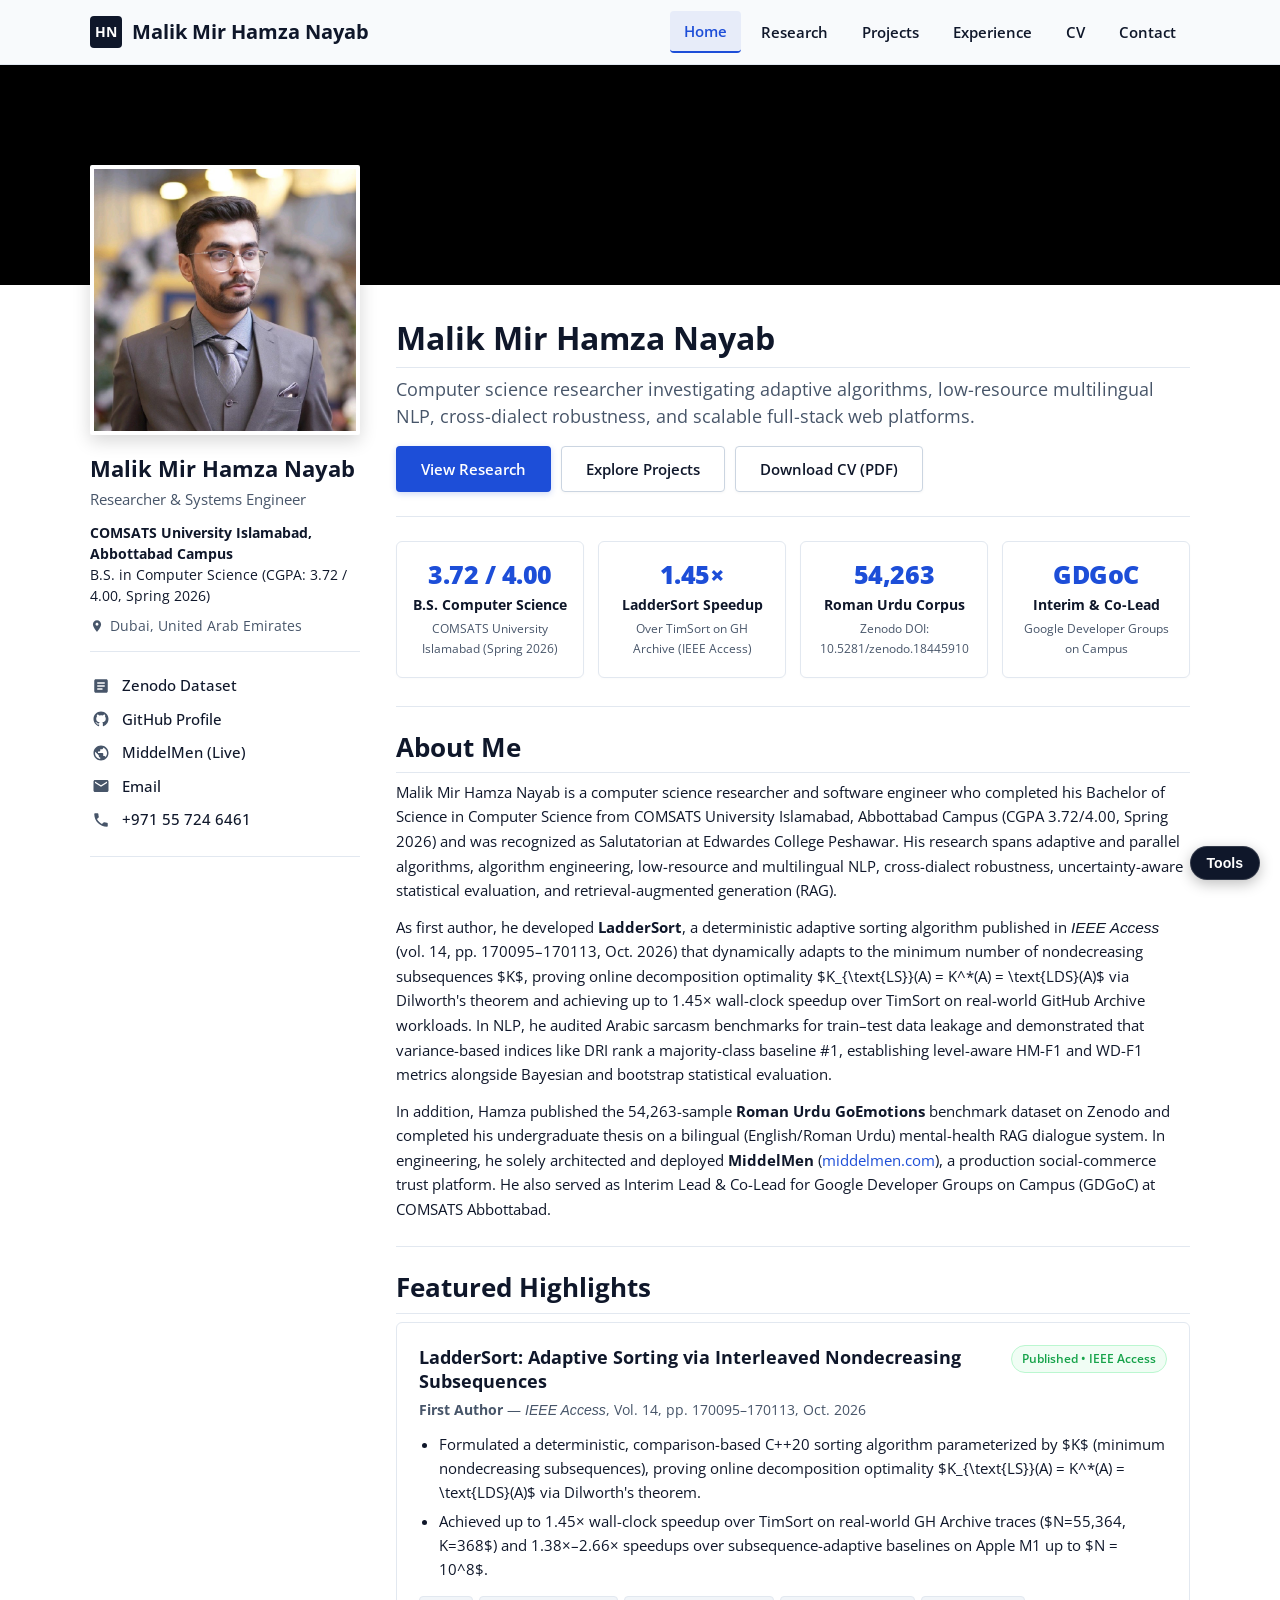
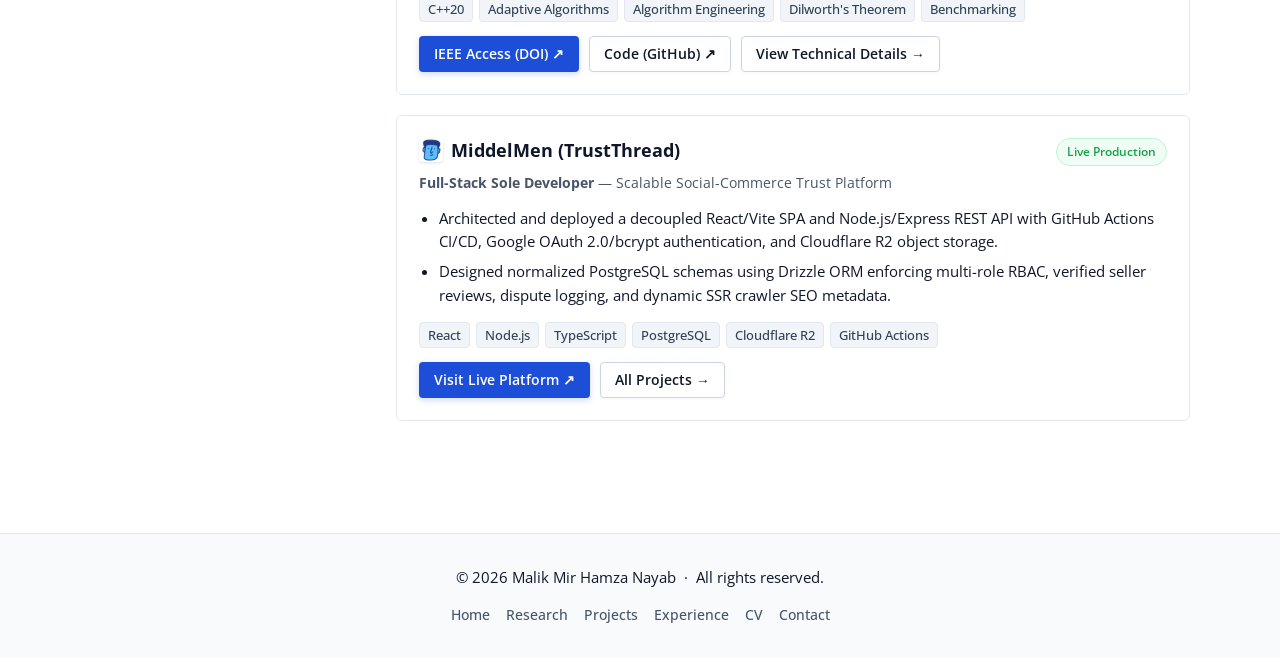
==== commit e2cb540a: "Update portfolio content, research publications, visual design tokens, and Roman Urdu routing" ====
--- a/index.html
+++ b/index.html
@@ -22,6 +22,10 @@
   <link rel="apple-touch-icon" href="apple-touch-icon.png">
   <link rel="manifest" href="site.webmanifest">
 
+  <!-- Preconnect for Google Fonts -->
+  <link rel="preconnect" href="https://fonts.googleapis.com">
+  <link rel="preconnect" href="https://fonts.gstatic.com" crossorigin>
+
   <!-- Main Stylesheet -->
   <link rel="stylesheet" href="assets/css/style.css">
 </head>
@@ -110,13 +114,13 @@
         <div class="theme-contact-role">Researcher &amp; Systems Engineer</div>
         
         <div class="theme-contact-affiliation">
-          <strong>COMSATS University Islamabad</strong><br>
-          BS Computer Science (CGPA 3.72/4.0)
+          <strong>COMSATS University Islamabad, Abbottabad Campus</strong><br>
+          B.S. in Computer Science (CGPA: 3.72 / 4.00, Spring 2026)
         </div>
 
         <div class="theme-contact-location">
           <svg viewBox="0 0 24 24" aria-hidden="true"><path d="M12 2C8.13 2 5 5.13 5 9c0 5.25 7 13 7 13s7-7.75 7-13c0-3.87-3.13-7-7-7zm0 9.5c-1.38 0-2.5-1.12-2.5-2.5s1.12-2.5 2.5-2.5 2.5 1.12 2.5 2.5-1.12 2.5-2.5 2.5z"/></svg>
-          <span>Dubai, UAE</span>
+          <span>Dubai, United Arab Emirates</span>
         </div>
 
         <hr class="space-sm">
@@ -137,7 +141,7 @@
               <svg viewBox="0 0 24 24"><path d="M12 2C6.477 2 2 6.484 2 12.017c0 4.425 2.865 8.18 6.839 9.504.5.092.682-.217.682-.483 0-.237-.008-.868-.013-1.703-2.782.605-3.369-1.343-3.369-1.343-.454-1.158-1.11-1.466-1.11-1.466-.908-.62.069-.608.069-.608 1.003.07 1.53 1.032 1.53 1.032.892 1.53 2.341 1.088 2.91.832.092-.647.35-1.088.636-1.338-2.22-.253-4.555-1.113-4.555-4.951 0-1.093.39-1.988 1.029-2.688-.103-.253-.446-1.272.098-2.65 0 0 .84-.27 2.75 1.026A9.564 9.564 0 0112 6.844c.85.004 1.705.115 2.504.337 1.909-1.296 2.747-1.027 2.747-1.027.546 1.379.202 2.398.1 2.651.64.7 1.028 1.595 1.028 2.688 0 3.848-2.339 4.695-4.566 4.943.359.309.678.92.678 1.855 0 1.338-.012 2.419-.012 2.747 0 .268.18.58.688.482A10.019 10.019 0 0022 12.017C22 6.484 17.522 2 12 2z"/></svg>
             </div>
             <div class="theme-contact-social-link-text">
-              <a href="https://github.com/Hamza-Nayab" target="_blank" rel="noopener noreferrer">GitHub</a>
+              <a href="https://github.com/Hamza-Nayab" target="_blank" rel="noopener noreferrer">GitHub Profile</a>
             </div>
           </div>
 
@@ -146,7 +150,7 @@
               <svg viewBox="0 0 24 24"><path d="M12 2C6.48 2 2 6.48 2 12s4.48 10 10 10 10-4.48 10-10S17.52 2 12 2zm-1 17.93c-3.95-.49-7-3.85-7-7.93 0-.62.08-1.21.21-1.79L9 15v1c0 1.1.9 2 2 2v1.93zm6.9-2.54c-.26-.81-1-1.39-1.9-1.39h-1v-3c0-.55-.45-1-1-1H8v-2h2c.55 0 1-.45 1-1V7h2c1.1 0 2-.9 2-2v-.41c2.93 1.19 5 4.06 5 7.41 0 2.08-.8 3.97-2.1 5.39z"/></svg>
             </div>
             <div class="theme-contact-social-link-text">
-              <a href="https://www.middelmen.com" target="_blank" rel="noopener noreferrer">MiddelMen (Live)</a>
+              <a href="https://middelmen.com" target="_blank" rel="noopener noreferrer">MiddelMen (Live)</a>
             </div>
           </div>
 
@@ -178,7 +182,7 @@
           <h1 class="blt-h1 blt-weight-bold">Malik Mir Hamza Nayab</h1>
           <hr class="space-xs">
           <p class="blt-h4">
-            Computer science researcher investigating comparison-based adaptive sorting, low-resource multilingual NLP architectures, and scalable full-stack web platforms.
+            Computer science researcher investigating adaptive algorithms, low-resource multilingual NLP, cross-dialect robustness, and scalable full-stack web platforms.
           </p>
           <div style="margin-top: 16px; display: flex; gap: 10px; flex-wrap: wrap;">
             <a href="research.html" class="theme-btn">View Research</a>
@@ -192,27 +196,27 @@
         <!-- Highlights Strip -->
         <div class="highlights-grid">
           <div class="highlight-box">
-            <span class="highlight-metric">3.72 / 4.0</span>
-            <span class="highlight-label">BS Computer Science</span>
-            <span class="highlight-sub">COMSATS University Islamabad</span>
+            <span class="highlight-metric">3.72 / 4.00</span>
+            <span class="highlight-label">B.S. Computer Science</span>
+            <span class="highlight-sub">COMSATS University Islamabad (Spring 2026)</span>
           </div>
 
           <div class="highlight-box">
             <span class="highlight-metric">1.45×</span>
             <span class="highlight-label">LadderSort Speedup</span>
-            <span class="highlight-sub">Over std::sort on real workloads</span>
+            <span class="highlight-sub">Over TimSort on GH Archive (IEEE Access)</span>
           </div>
 
           <div class="highlight-box">
             <span class="highlight-metric">54,263</span>
             <span class="highlight-label">Roman Urdu Corpus</span>
-            <span class="highlight-sub">Zenodo DOI Repository</span>
+            <span class="highlight-sub">Zenodo DOI: 10.5281/zenodo.18445910</span>
           </div>
 
           <div class="highlight-box">
             <span class="highlight-metric">GDGoC</span>
             <span class="highlight-label">Interim &amp; Co-Lead</span>
-            <span class="highlight-sub">Google Developer Groups</span>
+            <span class="highlight-sub">Google Developer Groups on Campus</span>
           </div>
         </div>
 
@@ -223,13 +227,13 @@
           <h2 class="blt-h2 blt-weight-bold">About Me</h2>
           <hr class="space-xs">
           <p class="blt-p">
-            Malik Mir Hamza Nayab is a computer science researcher and software engineer who graduated with a Bachelor of Science in Computer Science from COMSATS University Islamabad, Abbottabad Campus (CGPA 3.72/4.0), and was recognized as Salutatorian at Edwardes College Peshawar. His academic background is grounded in core computing fundamentals, spanning advanced Data Structures &amp; Algorithms, Operating Systems, Parallel &amp; Distributed Computing, and Compiler Construction.
+            Malik Mir Hamza Nayab is a computer science researcher and software engineer who completed his Bachelor of Science in Computer Science from COMSATS University Islamabad, Abbottabad Campus (CGPA 3.72/4.00, Spring 2026) and was recognized as Salutatorian at Edwardes College Peshawar. His research spans adaptive and parallel algorithms, algorithm engineering, low-resource and multilingual NLP, cross-dialect robustness, uncertainty-aware statistical evaluation, and retrieval-augmented generation (RAG).
           </p>
           <p class="blt-p">
-            Hamza’s research focuses on algorithmic optimization and low-resource multilingual machine learning. As first author, he developed <strong>LadderSort</strong>, a novel deterministic adaptive sorting algorithm in C++ that dynamically adapts to the minimum number of nondecreasing subsequences, proving algorithmic optimality and achieving up to 1.45× wall-clock speedups over <code>std::sort</code> and TimSort on 100M-element workloads. In NLP, he formulated the Dialect Robustness Index (DRI) to benchmark Arabic Pre-trained Language Models and published the largest open-access Roman Urdu GoEmotions dataset (54,263 samples) on Zenodo.
+            As first author, he developed <strong>LadderSort</strong>, a deterministic adaptive sorting algorithm published in <em>IEEE Access</em> (vol. 14, pp. 170095–170113, Oct. 2026) that dynamically adapts to the minimum number of nondecreasing subsequences $K$, proving online decomposition optimality $K_{\text{LS}}(A) = K^*(A) = \text{LDS}(A)$ via Dilworth's theorem and achieving up to 1.45× wall-clock speedup over TimSort on real-world GitHub Archive workloads. In NLP, he audited Arabic sarcasm benchmarks for train–test data leakage and demonstrated that variance-based indices like DRI rank a majority-class baseline #1, establishing level-aware HM-F1 and WD-F1 metrics alongside Bayesian and bootstrap statistical evaluation.
           </p>
           <p class="blt-p">
-            In parallel, Hamza engineers production software. As sole developer, he built and launched <strong>MiddelMen (TrustThread)</strong>, a social-commerce platform leveraging React/Vite, Node.js/Express, and Serverless PostgreSQL. As Interim Lead and Co-Lead for Google Developer Groups on Campus (GDGoC) at COMSATS Abbottabad, he directed multi-track technical bootcamps and spearheaded regional industry collaborations.
+            In addition, Hamza published the 54,263-sample <strong>Roman Urdu GoEmotions</strong> benchmark dataset on Zenodo and completed his undergraduate thesis on a bilingual (English/Roman Urdu) mental-health RAG dialogue system. In engineering, he solely architected and deployed <strong>MiddelMen</strong> (<a href="https://middelmen.com" target="_blank" rel="noopener noreferrer">middelmen.com</a>), a production social-commerce trust platform. He also served as Interim Lead &amp; Co-Lead for Google Developer Groups on Campus (GDGoC) at COMSATS Abbottabad.
           </p>
         </div>
 
@@ -242,23 +246,26 @@
 
           <article class="academic-card">
             <div class="card-header-line">
-              <h3 class="card-title">LadderSort: Adaptive Stable Sorting for Partially Ordered Data</h3>
-              <span class="card-status-badge review">Under Review</span>
+              <h3 class="card-title">LadderSort: Adaptive Sorting via Interleaved Nondecreasing Subsequences</h3>
+              <span class="card-status-badge live">Published &bull; IEEE Access</span>
             </div>
             <div class="card-meta-line">
-              <strong>First Author</strong>, Advised by Dr. Osman Khalid — Manuscript Submitted
+              <strong>First Author</strong> &mdash; <em>IEEE Access</em>, Vol. 14, pp. 170095&ndash;170113, Oct. 2026
             </div>
             <ul class="card-bullets">
-              <li>Engineered a novel deterministic, comparison-based sorting algorithm in C++ that dynamically adapts to input order, formally proving algorithmic optimality.</li>
-              <li>Achieved up to 1.45× wall-clock speedups over <code>std::sort</code> and TimSort on Apple M1 architectures handling datasets up to 100M elements.</li>
+              <li>Formulated a deterministic, comparison-based C++20 sorting algorithm parameterized by $K$ (minimum nondecreasing subsequences), proving online decomposition optimality $K_{\text{LS}}(A) = K^*(A) = \text{LDS}(A)$ via Dilworth's theorem.</li>
+              <li>Achieved up to 1.45× wall-clock speedup over TimSort on real-world GH Archive traces ($N=55,364, K=368$) and 1.38×&ndash;2.66× speedups over subsequence-adaptive baselines on Apple M1 up to $N = 10^8$.</li>
             </ul>
             <div class="card-tags">
-              <span class="tag">C++</span>
-              <span class="tag">Algorithms</span>
-              <span class="tag">Data Structures</span>
+              <span class="tag">C++20</span>
+              <span class="tag">Adaptive Algorithms</span>
+              <span class="tag">Algorithm Engineering</span>
+              <span class="tag">Dilworth's Theorem</span>
               <span class="tag">Benchmarking</span>
             </div>
-            <div>
+            <div style="display: flex; gap: 10px; flex-wrap: wrap;">
+              <a href="https://doi.org/10.1109/ACCESS.2026.3748456" target="_blank" rel="noopener noreferrer" class="theme-btn" style="font-size: 0.85rem; padding: 6px 14px;">IEEE Access (DOI) &nearr;</a>
+              <a href="https://github.com/Hamza-Nayab/LadderSortAlgo" target="_blank" rel="noopener noreferrer" class="theme-btn theme-btn-secondary" style="font-size: 0.85rem; padding: 6px 14px;">Code (GitHub) &nearr;</a>
               <a href="research.html#laddersort" class="theme-btn theme-btn-secondary" style="font-size: 0.85rem; padding: 6px 14px;">View Technical Details &rarr;</a>
             </div>
           </article>
@@ -267,16 +274,16 @@
             <div class="card-header-line">
               <h3 class="card-title" style="display: flex; align-items: center; gap: 8px; flex-wrap: wrap;">
                 <img src="assets/img/middelmen_logo.png" alt="MiddelMen Logo" style="height: 24px; width: 24px; border-radius: 4px; object-fit: contain; box-shadow: 0 1px 3px rgba(0,0,0,0.12);">
-                <a href="https://www.middelmen.com" target="_blank" rel="noopener noreferrer">MiddelMen (TrustThread)</a>
+                <a href="https://middelmen.com" target="_blank" rel="noopener noreferrer">MiddelMen (TrustThread)</a>
               </h3>
               <span class="card-status-badge live">Live Production</span>
             </div>
             <div class="card-meta-line">
-              <strong>Full-Stack Sole Developer</strong> — Scalable Social-Commerce Trust Platform
+              <strong>Full-Stack Sole Developer</strong> &mdash; Scalable Social-Commerce Trust Platform
             </div>
             <ul class="card-bullets">
-              <li>Architected and deployed a decoupled React/Vite SPA on Vercel Edge and a Node.js/Express REST API on Heroku with GitHub Actions CI/CD.</li>
-              <li>Designed normalized relational schemas using Neon Serverless PostgreSQL and Drizzle ORM to enforce multi-role RBAC, verified seller reviews, and dispute logging.</li>
+              <li>Architected and deployed a decoupled React/Vite SPA and Node.js/Express REST API with GitHub Actions CI/CD, Google OAuth 2.0/bcrypt authentication, and Cloudflare R2 object storage.</li>
+              <li>Designed normalized PostgreSQL schemas using Drizzle ORM enforcing multi-role RBAC, verified seller reviews, dispute logging, and dynamic SSR crawler SEO metadata.</li>
             </ul>
             <div class="card-tags">
               <span class="tag">React</span>
@@ -284,9 +291,10 @@
               <span class="tag">TypeScript</span>
               <span class="tag">PostgreSQL</span>
               <span class="tag">Cloudflare R2</span>
-            </div>
-            <div style="display: flex; gap: 10px;">
-              <a href="https://www.middelmen.com" target="_blank" rel="noopener noreferrer" class="theme-btn" style="font-size: 0.85rem; padding: 6px 14px;">Visit Live Platform &nearr;</a>
+              <span class="tag">GitHub Actions</span>
+            </div>
+            <div style="display: flex; gap: 10px; flex-wrap: wrap;">
+              <a href="https://middelmen.com" target="_blank" rel="noopener noreferrer" class="theme-btn" style="font-size: 0.85rem; padding: 6px 14px;">Visit Live Platform &nearr;</a>
               <a href="projects.html" class="theme-btn theme-btn-secondary" style="font-size: 0.85rem; padding: 6px 14px;">All Projects &rarr;</a>
             </div>
           </article>
@@ -320,7 +328,7 @@
     <div class="theme-tools-menu" id="toolsMenu">
       <button class="theme-tools-menu-item" id="scrollTopBtn">Top of Page</button>
       <a class="theme-tools-menu-item" href="mailto:Hamza.nayab48@gmail.com">Direct Email</a>
-      <a class="theme-tools-menu-item" href="https://github.com/Hamza-Nayab" target="_blank">GitHub Profile</a>
+      <a class="theme-tools-menu-item" href="https://github.com/Hamza-Nayab" target="_blank" rel="noopener noreferrer">GitHub Profile</a>
     </div>
   </div>
 
--- a/assets/css/style.css
+++ b/assets/css/style.css
@@ -6,38 +6,45 @@
 @import url('https://fonts.googleapis.com/css2?family=Open+Sans:ital,wght@0,300..800;1,300..800&family=JetBrains+Mono:wght@400;500&display=swap');
 
 /* --------------------------------------------------------------------------
-   Design Tokens & CSS Custom Properties (Owlstown Argyle Palette)
+   Design Tokens & CSS Custom Properties (High-Contrast Academic Blue & Black)
    -------------------------------------------------------------------------- */
 :root {
   /* Typography */
   --blt-font-base: 'Open Sans', -apple-system, BlinkMacSystemFont, 'Segoe UI', Roboto, Helvetica, Arial, sans-serif;
   --font-mono: 'JetBrains Mono', monospace;
 
-  /* Colors matching Owlstown Argyle Theme */
-  --theme-link-color: #b12b32;
-  --theme-link-hover-color: #8c1d22;
-  --theme-header-background-color: #f0f0f0;
-  --theme-header-text-color: #212121;
-  --theme-header-link-color: #212121;
-  --theme-footer-background-color: #f0f0f0;
-  --theme-footer-text-color: #212121;
-  --theme-footer-link-color: #212121;
+  /* Primary Brand Tokens (High-Contrast Academic Blue, Black & White) */
+  --color-primary: #1d4ed8;
+  --color-primary-hover: #1e40af;
+  --color-primary-light: #eff6ff;
+  --color-primary-subtle: rgba(29, 78, 216, 0.08);
+  --color-primary-focus: rgba(29, 78, 216, 0.2);
+
+  --theme-link-color: #1d4ed8;
+  --theme-link-hover-color: #1e40af;
+  --theme-header-background-color: #f8fafc;
+  --theme-header-text-color: #0f172a;
+  --theme-header-link-color: #0f172a;
+  --theme-footer-background-color: #f8fafc;
+  --theme-footer-text-color: #0f172a;
+  --theme-footer-link-color: #475569;
 
   --color-bg: #ffffff;
   --color-surface: #ffffff;
-  --color-surface-subtle: #f8f9fa;
+  --color-surface-subtle: #f8fafc;
   --color-surface-hover: #f1f5f9;
 
-  --color-text: #212121;
-  --color-text-muted: #555555;
-  --color-text-light: #718096;
-
-  --color-border: #e0e0e0;
-  --color-border-subtle: #eeeeee;
+  --color-text: #0f172a;
+  --color-text-muted: #475569;
+  --color-text-light: #64748b;
+
+  --color-border: #e2e8f0;
+  --color-border-subtle: #f1f5f9;
   
   --radius-sm: 4px;
   --radius-md: 6px;
   --radius-lg: 8px;
+  --radius-full: 9999px;
 
   --transition-fast: 0.15s ease;
   --transition-smooth: 0.25s ease;
@@ -75,18 +82,20 @@
   position: absolute;
   top: -60px;
   left: 20px;
-  background: var(--theme-link-color);
+  background: #0f172a;
   color: #ffffff;
+  border: 1px solid var(--theme-link-color);
   padding: 8px 16px;
   border-radius: var(--radius-sm);
   font-weight: 600;
   z-index: 1000;
-  transition: top var(--transition-fast);
+  transition: top var(--transition-fast), background-color var(--transition-fast);
   text-decoration: none;
 }
 
 .skip-link:focus {
   top: 16px;
+  background: var(--theme-link-color);
   outline: 3px solid #000000;
 }
 
@@ -164,7 +173,7 @@
 .argyle-brand-monogram {
   width: 32px;
   height: 32px;
-  background-color: var(--theme-link-color);
+  background-color: #0f172a;
   color: #ffffff;
   font-weight: 700;
   font-size: 0.9rem;
@@ -172,6 +181,12 @@
   display: flex;
   align-items: center;
   justify-content: center;
+  transition: background-color var(--transition-fast), transform var(--transition-fast);
+}
+
+.argyle-brand:hover .argyle-brand-monogram {
+  background-color: var(--theme-link-color);
+  transform: translateY(-1px);
 }
 
 .argyle-brand-title {
@@ -179,6 +194,7 @@
   font-weight: 700;
   color: var(--theme-header-text-color);
   text-decoration: none;
+  transition: color var(--transition-fast);
 }
 .argyle-brand-title:hover {
   text-decoration: none;
@@ -204,7 +220,7 @@
 }
 
 .theme-navlinks2-item-link:hover {
-  background-color: rgba(0, 0, 0, 0.05);
+  background-color: rgba(15, 23, 42, 0.05);
   color: var(--theme-link-color);
   text-decoration: none;
 }
@@ -212,7 +228,7 @@
 .theme-navlinks2-item.is-active .theme-navlinks2-item-link {
   color: var(--theme-link-color);
   border-bottom: 2px solid var(--theme-link-color);
-  background-color: rgba(177, 43, 50, 0.06);
+  background-color: var(--color-primary-subtle);
 }
 
 /* Mobile Hamburger Toggle */
@@ -252,26 +268,17 @@
    -------------------------------------------------------------------------- */
 .argyle-banner {
   height: 220px;
-  background-image: url('../img/banner.png');
-  background-size: cover;
-  background-position: center center;
-  background-repeat: no-repeat;
+  background-color: #000000;
   position: relative;
   overflow: hidden;
 }
 
 .argyle-banner-overlay {
-  position: absolute;
-  inset: 0;
-  background: linear-gradient(180deg, rgba(0, 0, 0, 0.05) 0%, rgba(0, 0, 0, 0.22) 100%);
+  display: none;
 }
 
 .argyle-banner-pattern {
-  position: absolute;
-  inset: 0;
-  opacity: 0.1;
-  background-image: radial-gradient(#ffffff 1px, transparent 1px);
-  background-size: 16px 16px;
+  display: none;
 }
 
 /* --------------------------------------------------------------------------
@@ -444,7 +451,7 @@
 .theme-input:focus {
   outline: none;
   border-color: var(--theme-link-color);
-  box-shadow: 0 0 0 3px rgba(177, 43, 50, 0.15);
+  box-shadow: 0 0 0 3px var(--color-primary-focus);
 }
 
 textarea.theme-input {
@@ -464,16 +471,18 @@
   font-size: 0.95rem;
   font-weight: 600;
   padding: 10px 24px;
-  border: none;
+  border: 1px solid transparent;
   border-radius: var(--radius-sm);
   cursor: pointer;
   text-decoration: none;
-  transition: background-color var(--transition-fast), transform var(--transition-fast);
+  box-shadow: 0 2px 6px rgba(29, 78, 216, 0.22);
+  transition: background-color var(--transition-fast), border-color var(--transition-fast), box-shadow var(--transition-fast), transform var(--transition-fast);
 }
 
 .theme-btn:hover {
   background-color: var(--theme-link-hover-color);
   color: #ffffff;
+  box-shadow: 0 4px 12px rgba(29, 78, 216, 0.32);
   text-decoration: none;
 }
 
@@ -482,13 +491,16 @@
 }
 
 .theme-btn-secondary {
-  background-color: #f1f5f9;
-  color: var(--color-text);
-  border: 1px solid var(--color-border);
+  background-color: #ffffff;
+  color: var(--color-text);
+  border: 1px solid #cbd5e1;
+  box-shadow: 0 1px 3px rgba(0, 0, 0, 0.04);
 }
 .theme-btn-secondary:hover {
-  background-color: #e2e8f0;
-  color: var(--color-text);
+  background-color: #f8fafc;
+  border-color: #94a3b8;
+  color: var(--color-text);
+  box-shadow: 0 2px 6px rgba(0, 0, 0, 0.08);
 }
 
 /* --------------------------------------------------------------------------
@@ -586,19 +598,27 @@
 }
 
 .highlight-box {
-  background-color: #f8fafc;
+  background-color: #ffffff;
   border: 1px solid var(--color-border);
   border-radius: var(--radius-md);
-  padding: 16px;
+  padding: 18px 16px;
   text-align: center;
+  box-shadow: 0 1px 3px rgba(0, 0, 0, 0.02);
+  transition: transform var(--transition-fast), border-color var(--transition-fast), box-shadow var(--transition-fast);
+}
+.highlight-box:hover {
+  border-color: #cbd5e1;
+  transform: translateY(-2px);
+  box-shadow: 0 6px 16px rgba(0, 0, 0, 0.06);
 }
 
 .highlight-metric {
-  font-size: 1.45rem;
+  font-size: 1.55rem;
   font-weight: 800;
   color: var(--theme-link-color);
   display: block;
   line-height: 1.2;
+  letter-spacing: -0.02em;
 }
 
 .highlight-label {
@@ -632,13 +652,18 @@
   display: flex;
   align-items: center;
   gap: 14px;
+  transition: border-color var(--transition-fast), box-shadow var(--transition-fast);
+}
+.contact-card:hover {
+  border-color: #cbd5e1;
+  box-shadow: 0 4px 12px rgba(0, 0, 0, 0.04);
 }
 
 .contact-card-icon {
   width: 40px;
   height: 40px;
   border-radius: var(--radius-sm);
-  background-color: rgba(177, 43, 50, 0.08);
+  background-color: var(--color-primary-subtle);
   color: var(--theme-link-color);
   display: flex;
   align-items: center;
@@ -711,20 +736,21 @@
 }
 
 .theme-tools-btn {
-  background-color: #212121;
+  background-color: #0f172a;
   color: #ffffff;
-  border: none;
+  border: 1px solid rgba(255, 255, 255, 0.15);
   border-radius: 20px;
   padding: 8px 16px;
   font-size: 0.88rem;
   font-weight: 600;
   cursor: pointer;
-  box-shadow: 0 4px 14px rgba(0,0,0,0.2);
-  transition: transform 0.2s, background-color 0.2s;
+  box-shadow: 0 4px 14px rgba(0, 0, 0, 0.25);
+  transition: transform 0.2s, background-color 0.2s, box-shadow 0.2s;
 }
 .theme-tools-btn:hover {
   background-color: var(--theme-link-color);
   transform: translateY(-2px);
+  box-shadow: 0 6px 20px rgba(29, 78, 216, 0.35);
 }
 
 .theme-tools-menu {
@@ -756,7 +782,7 @@
   display: block;
 }
 .theme-tools-menu-item:hover {
-  background-color: #f1f5f9;
+  background-color: var(--color-primary-light);
   color: var(--theme-link-color);
   text-decoration: none;
 }
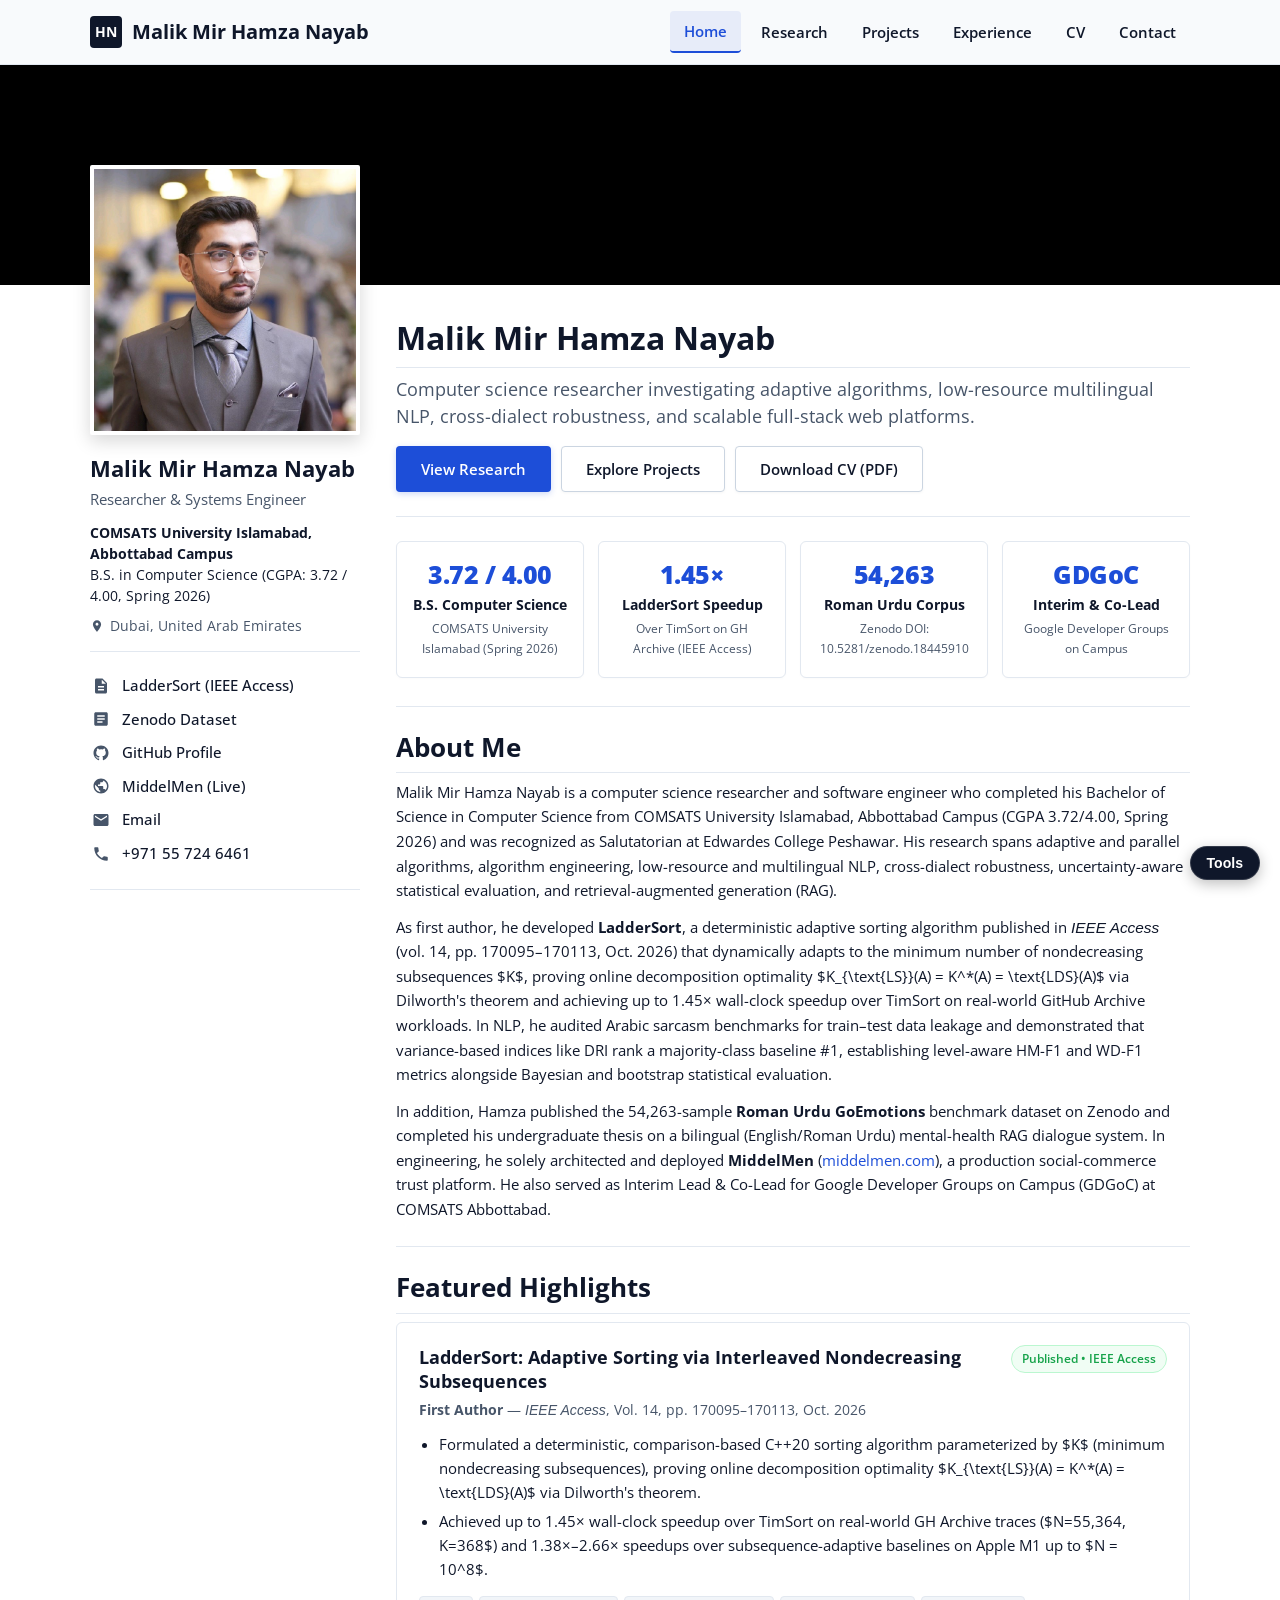
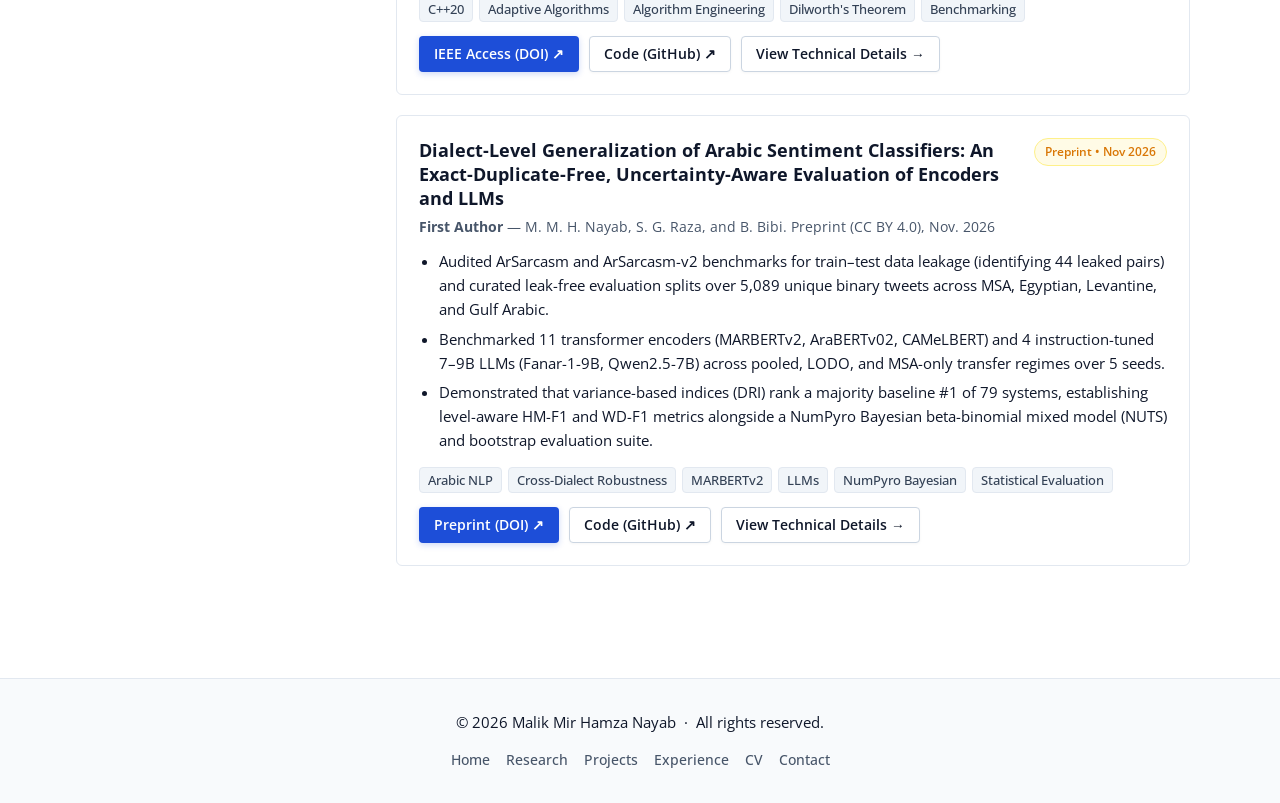
==== commit 0dad6dbd: "Add LadderSort publication link to sidebar and feature Arabic NLP research paper in homepage highlig" ====
--- a/index.html
+++ b/index.html
@@ -127,6 +127,15 @@
 
         <!-- Social & Direct Link Icons -->
         <div class="theme-contact-social-links">
+          <div class="theme-contact-social-link">
+            <div class="theme-contact-social-link-icon">
+              <svg viewBox="0 0 24 24"><path d="M14 2H6c-1.1 0-1.99.9-1.99 2L4 20c0 1.1.89 2 1.99 2H18c1.1 0 2-.9 2-2V8l-6-6zm2 16H8v-2h8v2zm0-4H8v-2h8v2zm-3-5V3.5L18.5 9H13z"/></svg>
+            </div>
+            <div class="theme-contact-social-link-text">
+              <a href="https://doi.org/10.1109/ACCESS.2026.3748456" target="_blank" rel="noopener noreferrer">LadderSort (IEEE Access)</a>
+            </div>
+          </div>
+
           <div class="theme-contact-social-link">
             <div class="theme-contact-social-link-icon">
               <svg viewBox="0 0 24 24"><path d="M19 3H5c-1.1 0-2 .9-2 2v14c0 1.1.9 2 2 2h14c1.1 0 2-.9 2-2V5c0-1.1-.9-2-2-2zm-5 14H7v-2h7v2zm3-4H7v-2h10v2zm0-4H7V7h10v2z"/></svg>
@@ -272,30 +281,29 @@
 
           <article class="academic-card">
             <div class="card-header-line">
-              <h3 class="card-title" style="display: flex; align-items: center; gap: 8px; flex-wrap: wrap;">
-                <img src="assets/img/middelmen_logo.png" alt="MiddelMen Logo" style="height: 24px; width: 24px; border-radius: 4px; object-fit: contain; box-shadow: 0 1px 3px rgba(0,0,0,0.12);">
-                <a href="https://middelmen.com" target="_blank" rel="noopener noreferrer">MiddelMen (TrustThread)</a>
-              </h3>
-              <span class="card-status-badge live">Live Production</span>
+              <h3 class="card-title">Dialect-Level Generalization of Arabic Sentiment Classifiers: An Exact-Duplicate-Free, Uncertainty-Aware Evaluation of Encoders and LLMs</h3>
+              <span class="card-status-badge review">Preprint &bull; Nov 2026</span>
             </div>
             <div class="card-meta-line">
-              <strong>Full-Stack Sole Developer</strong> &mdash; Scalable Social-Commerce Trust Platform
+              <strong>First Author</strong> &mdash; M. M. H. Nayab, S. G. Raza, and B. Bibi. Preprint (CC BY 4.0), Nov. 2026
             </div>
             <ul class="card-bullets">
-              <li>Architected and deployed a decoupled React/Vite SPA and Node.js/Express REST API with GitHub Actions CI/CD, Google OAuth 2.0/bcrypt authentication, and Cloudflare R2 object storage.</li>
-              <li>Designed normalized PostgreSQL schemas using Drizzle ORM enforcing multi-role RBAC, verified seller reviews, dispute logging, and dynamic SSR crawler SEO metadata.</li>
+              <li>Audited ArSarcasm and ArSarcasm-v2 benchmarks for train&ndash;test data leakage (identifying 44 leaked pairs) and curated leak-free evaluation splits over 5,089 unique binary tweets across MSA, Egyptian, Levantine, and Gulf Arabic.</li>
+              <li>Benchmarked 11 transformer encoders (MARBERTv2, AraBERTv02, CAMeLBERT) and 4 instruction-tuned 7&ndash;9B LLMs (Fanar-1-9B, Qwen2.5-7B) across pooled, LODO, and MSA-only transfer regimes over 5 seeds.</li>
+              <li>Demonstrated that variance-based indices (DRI) rank a majority baseline #1 of 79 systems, establishing level-aware HM-F1 and WD-F1 metrics alongside a NumPyro Bayesian beta-binomial mixed model (NUTS) and bootstrap evaluation suite.</li>
             </ul>
             <div class="card-tags">
-              <span class="tag">React</span>
-              <span class="tag">Node.js</span>
-              <span class="tag">TypeScript</span>
-              <span class="tag">PostgreSQL</span>
-              <span class="tag">Cloudflare R2</span>
-              <span class="tag">GitHub Actions</span>
+              <span class="tag">Arabic NLP</span>
+              <span class="tag">Cross-Dialect Robustness</span>
+              <span class="tag">MARBERTv2</span>
+              <span class="tag">LLMs</span>
+              <span class="tag">NumPyro Bayesian</span>
+              <span class="tag">Statistical Evaluation</span>
             </div>
             <div style="display: flex; gap: 10px; flex-wrap: wrap;">
-              <a href="https://middelmen.com" target="_blank" rel="noopener noreferrer" class="theme-btn" style="font-size: 0.85rem; padding: 6px 14px;">Visit Live Platform &nearr;</a>
-              <a href="projects.html" class="theme-btn theme-btn-secondary" style="font-size: 0.85rem; padding: 6px 14px;">All Projects &rarr;</a>
+              <a href="https://doi.org/10.5281/zenodo.24326845" target="_blank" rel="noopener noreferrer" class="theme-btn" style="font-size: 0.85rem; padding: 6px 14px;">Preprint (DOI) &nearr;</a>
+              <a href="https://github.com/Hamza-Nayab/arabic-dialect-robustness" target="_blank" rel="noopener noreferrer" class="theme-btn theme-btn-secondary" style="font-size: 0.85rem; padding: 6px 14px;">Code (GitHub) &nearr;</a>
+              <a href="research.html#arabic-sentiment" class="theme-btn theme-btn-secondary" style="font-size: 0.85rem; padding: 6px 14px;">View Technical Details &rarr;</a>
             </div>
           </article>
         </div>
